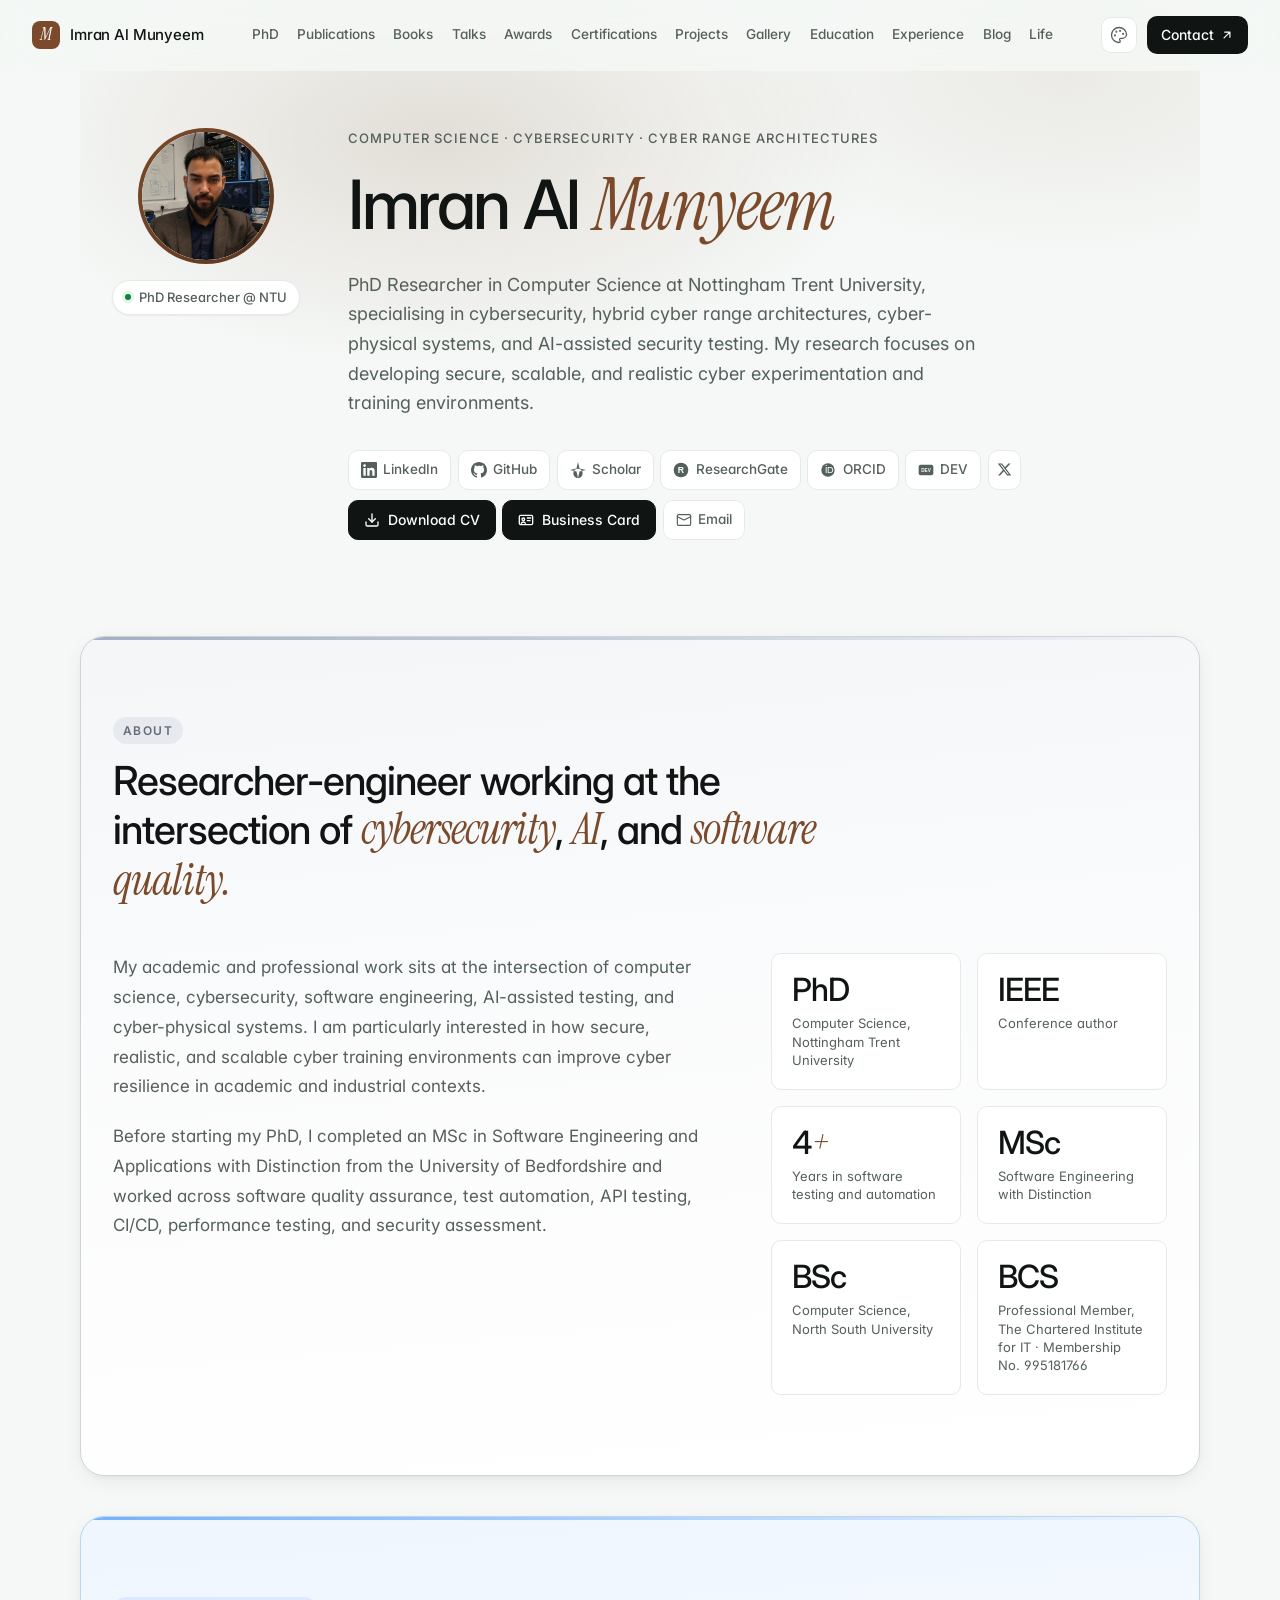
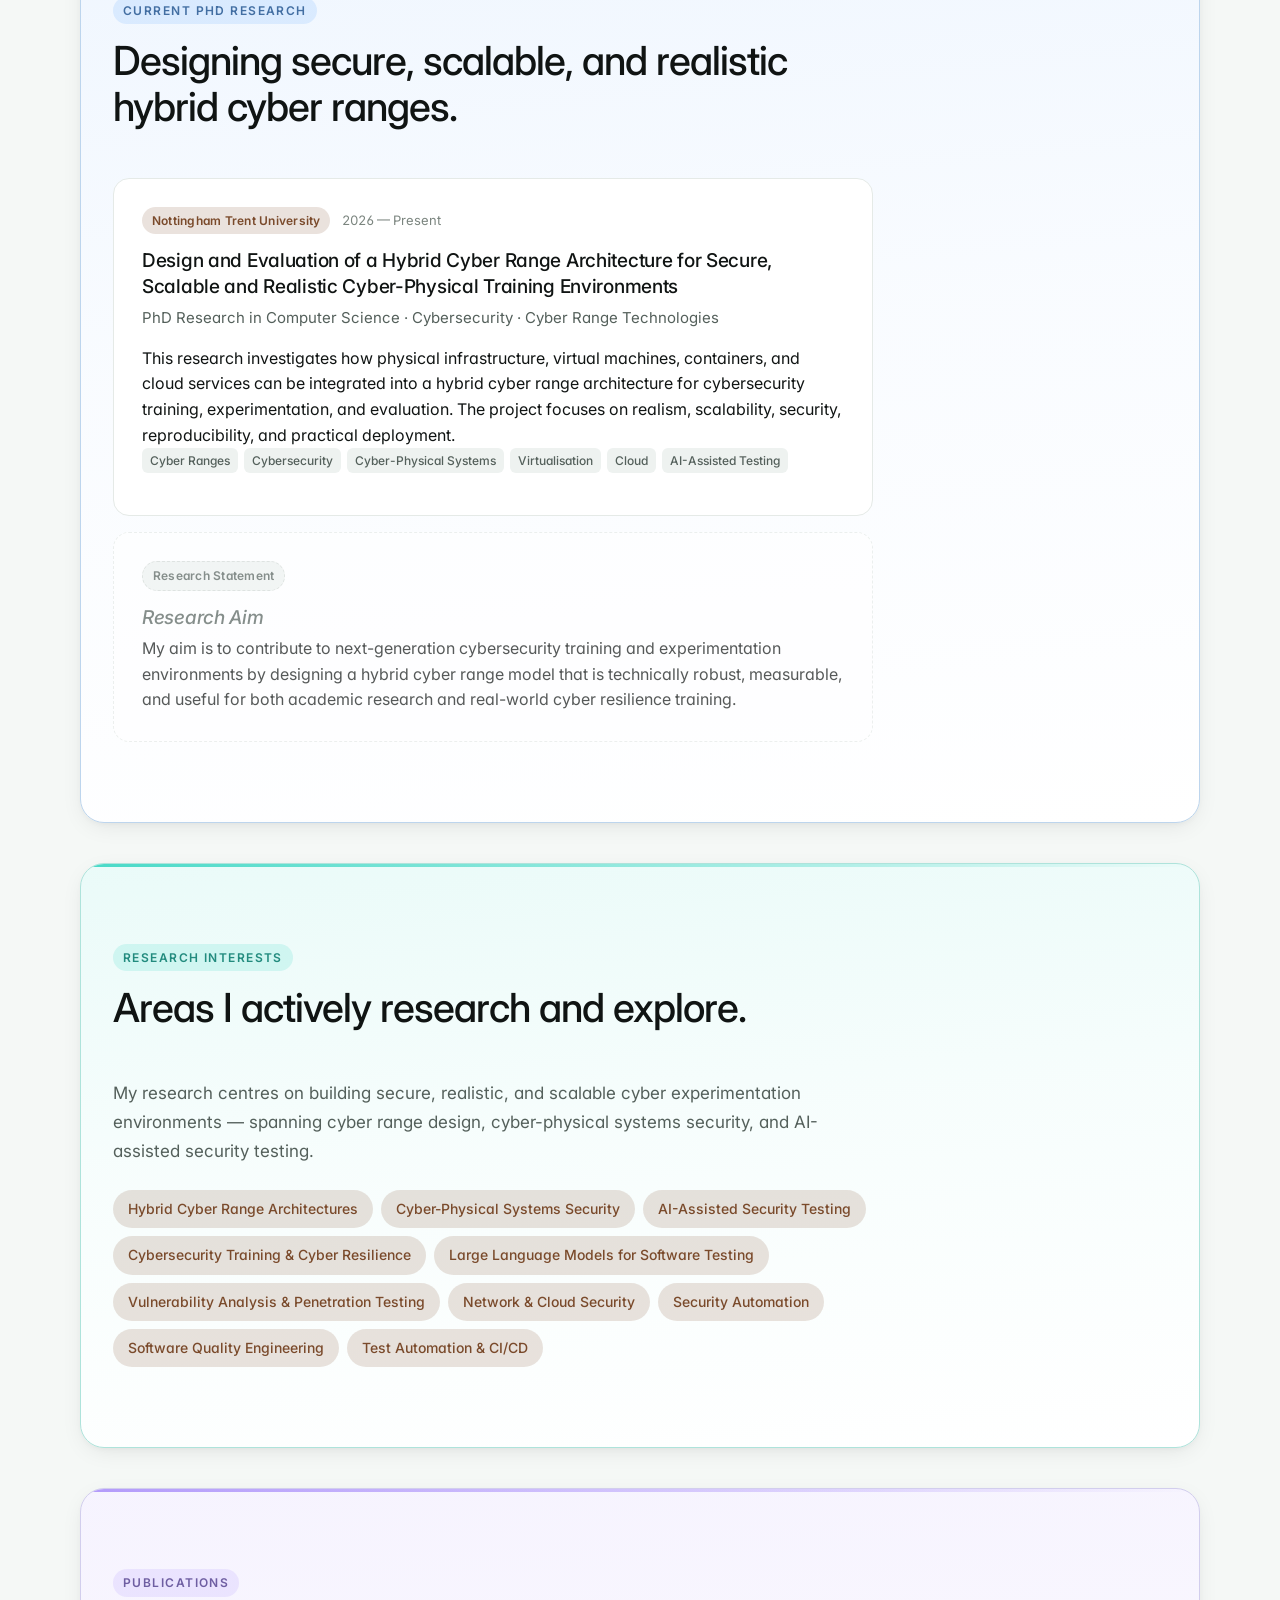
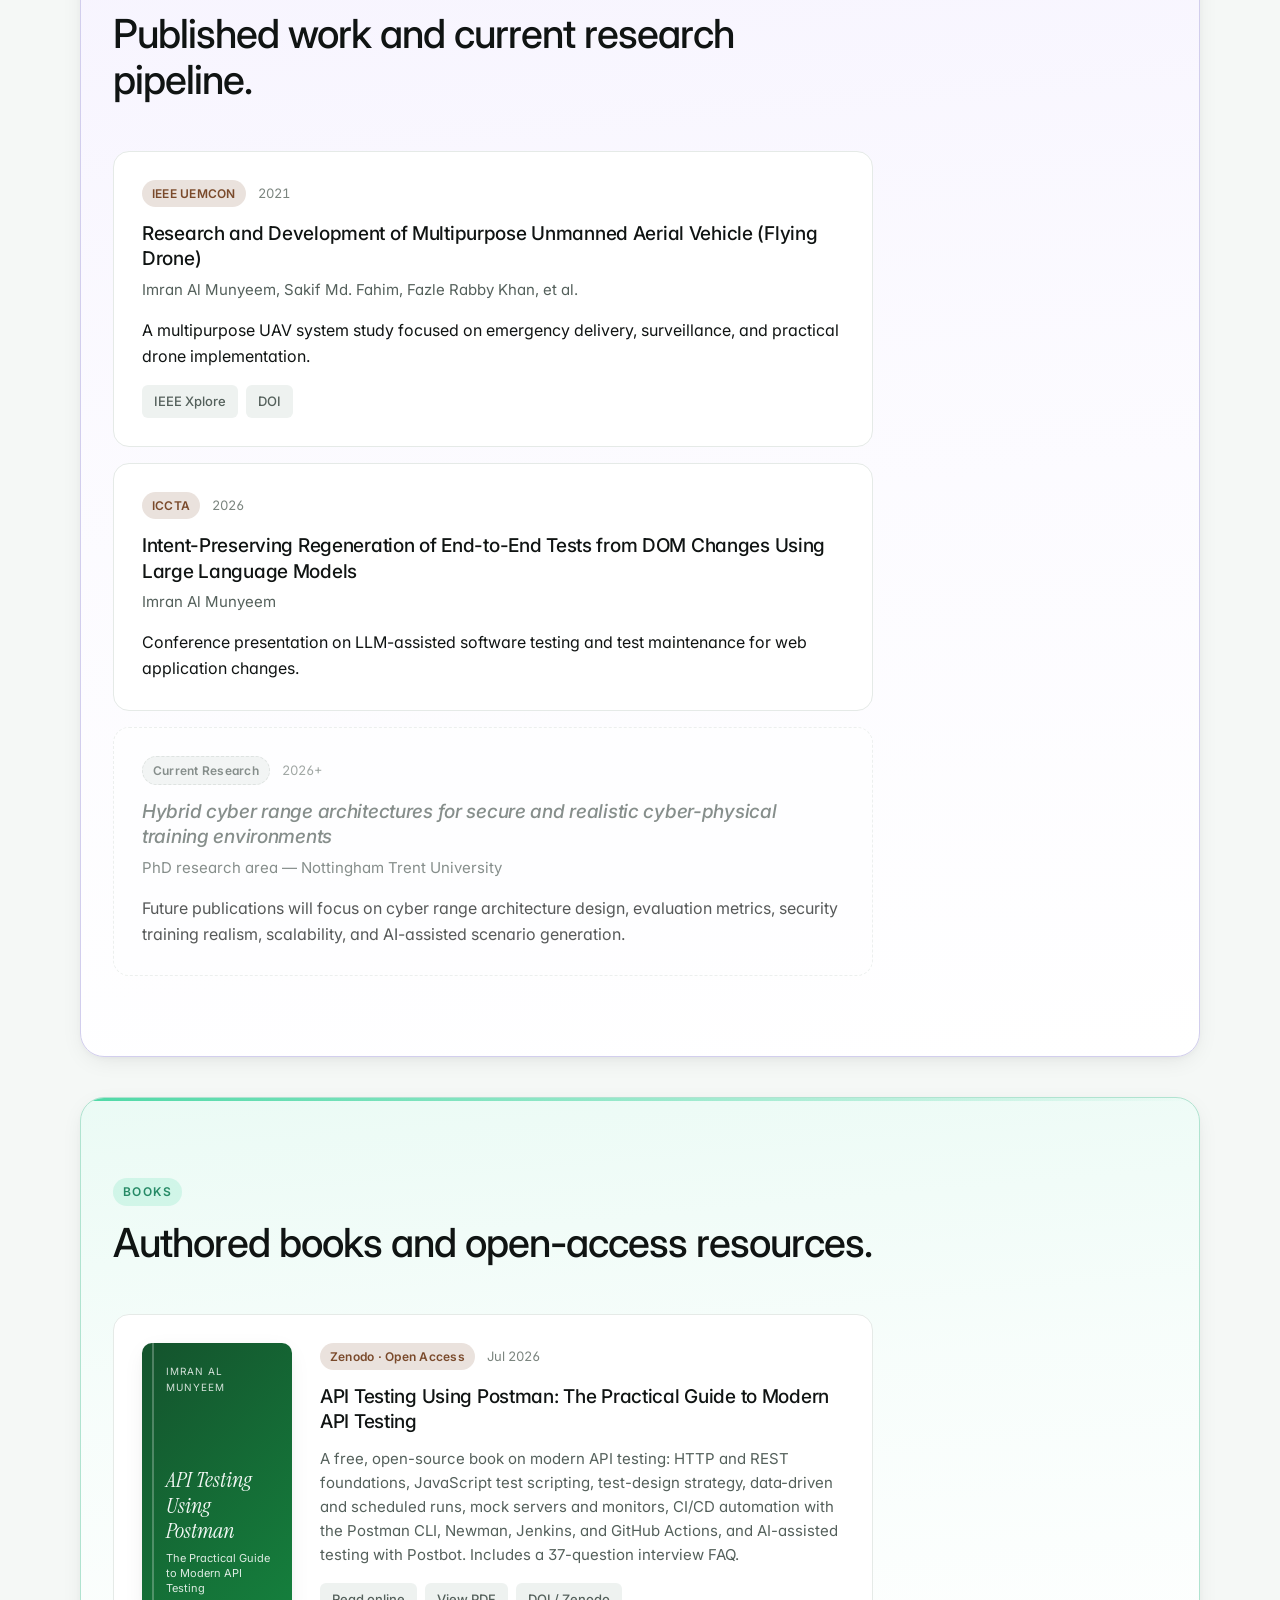
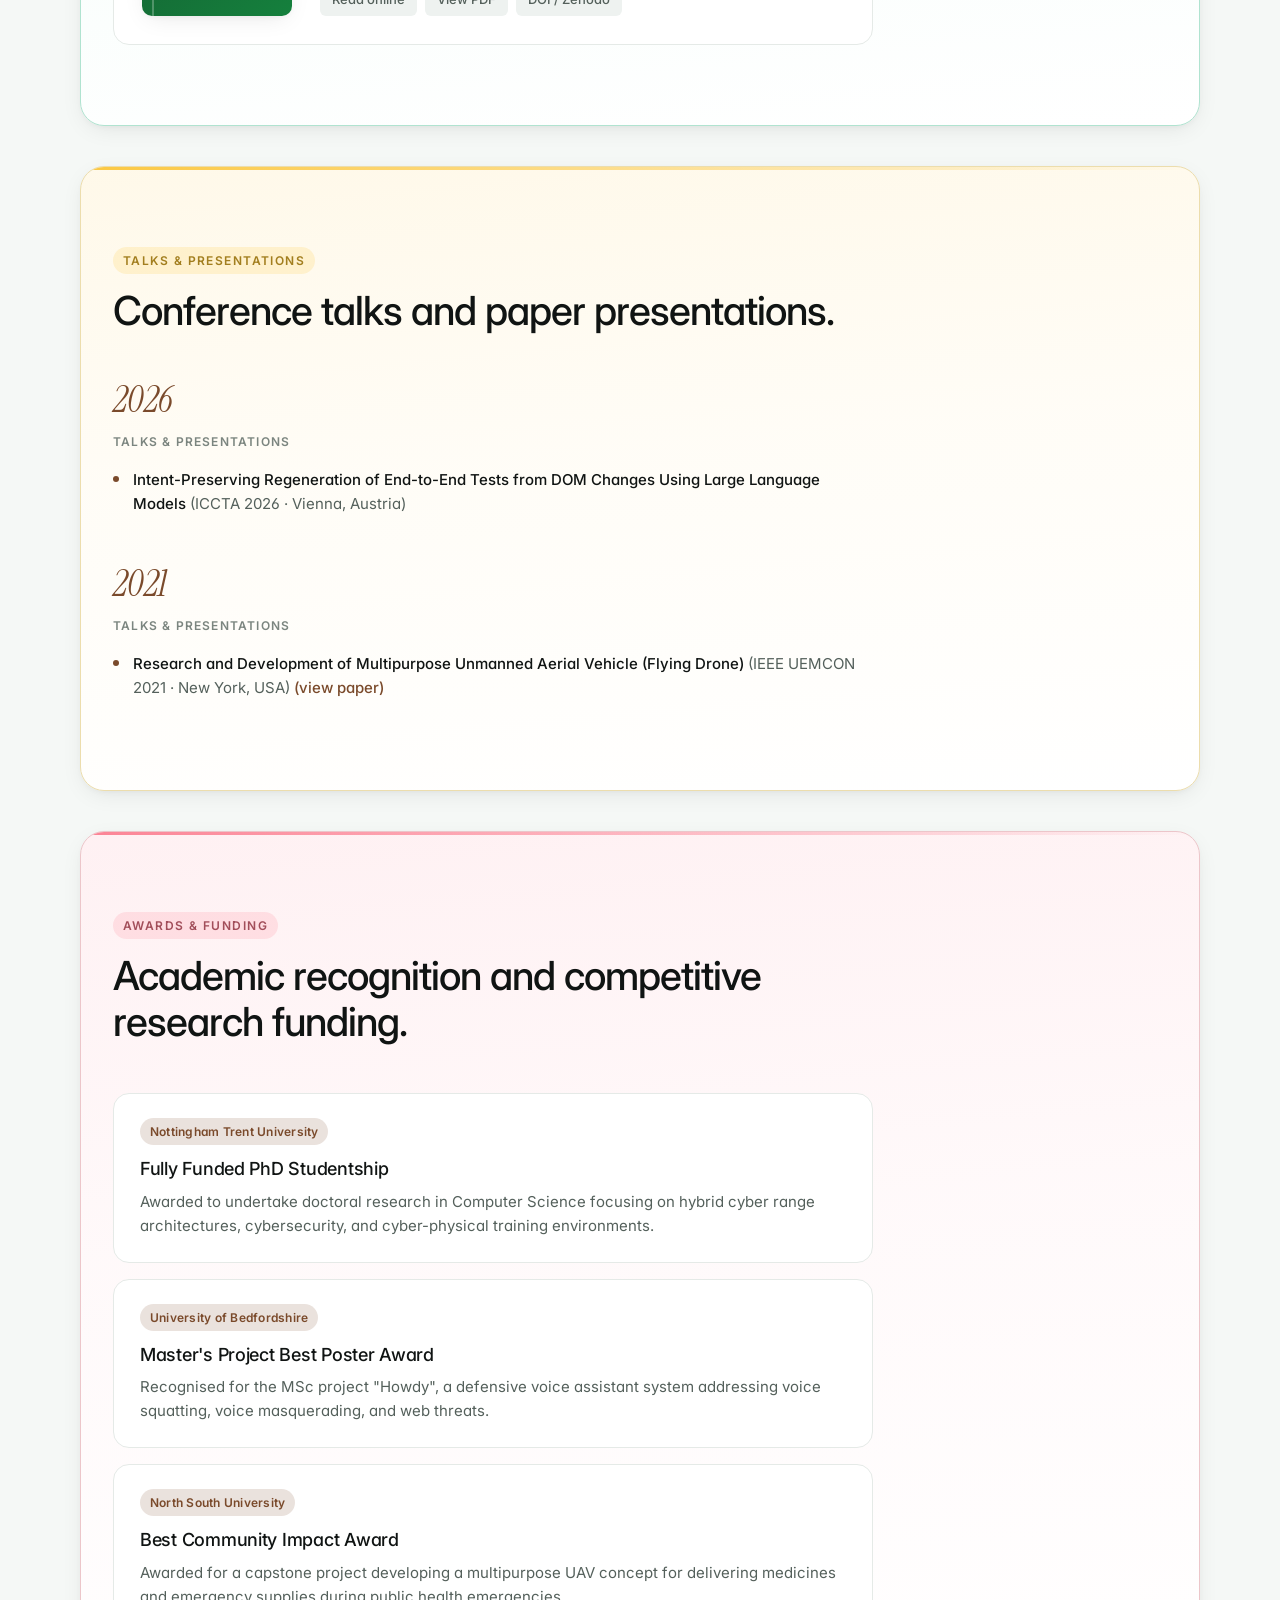
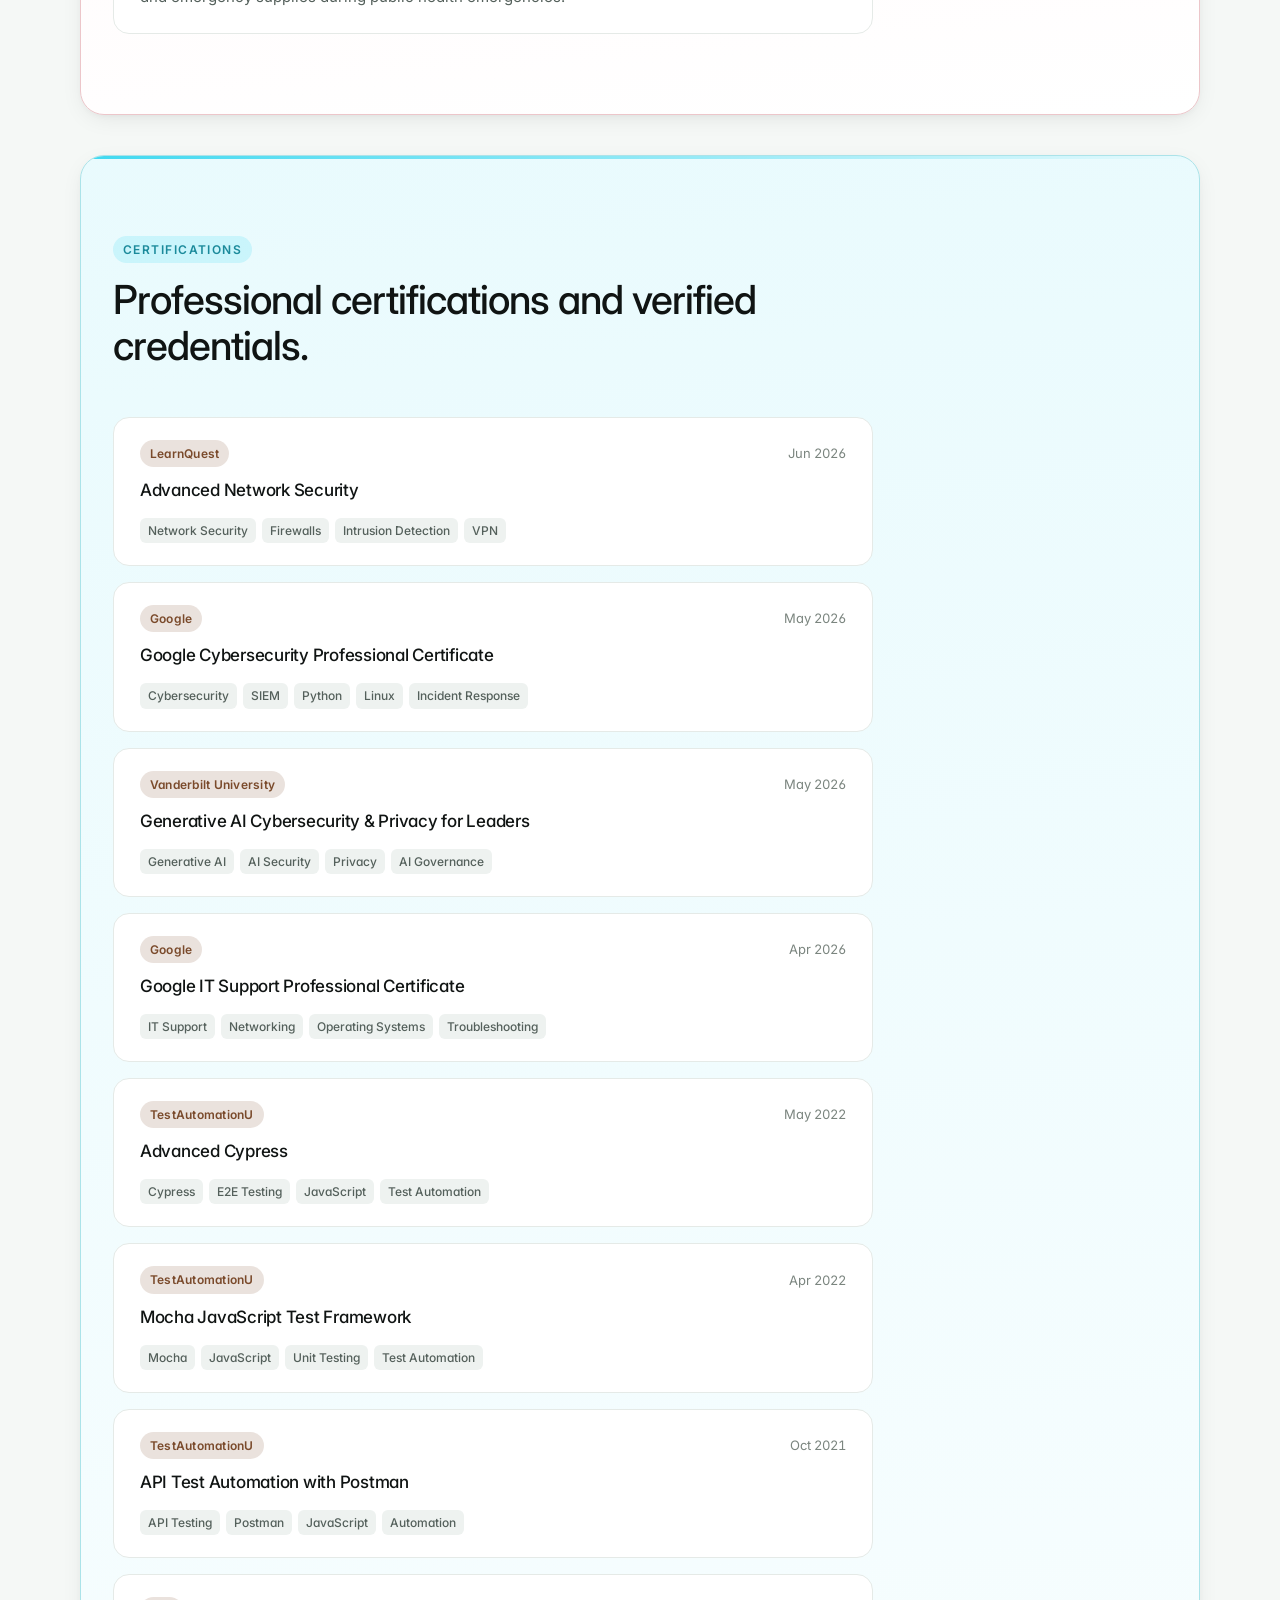
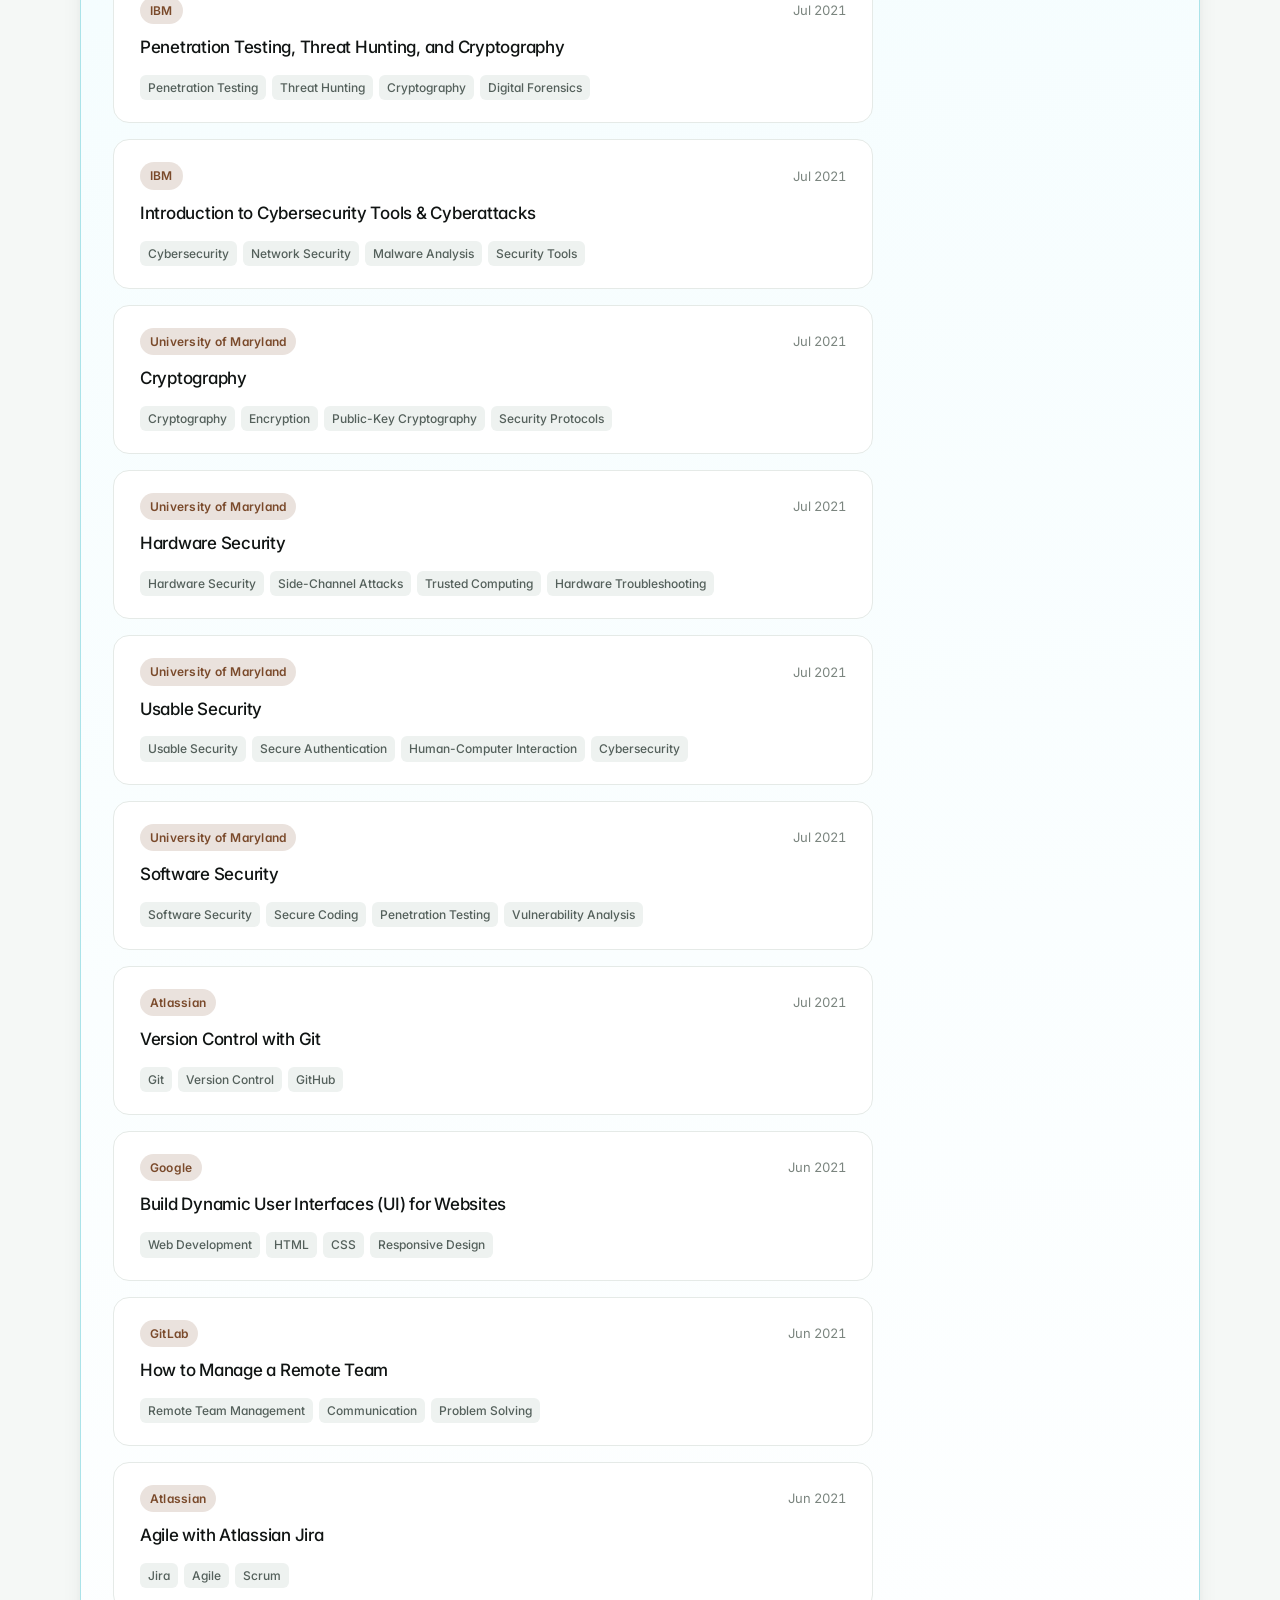
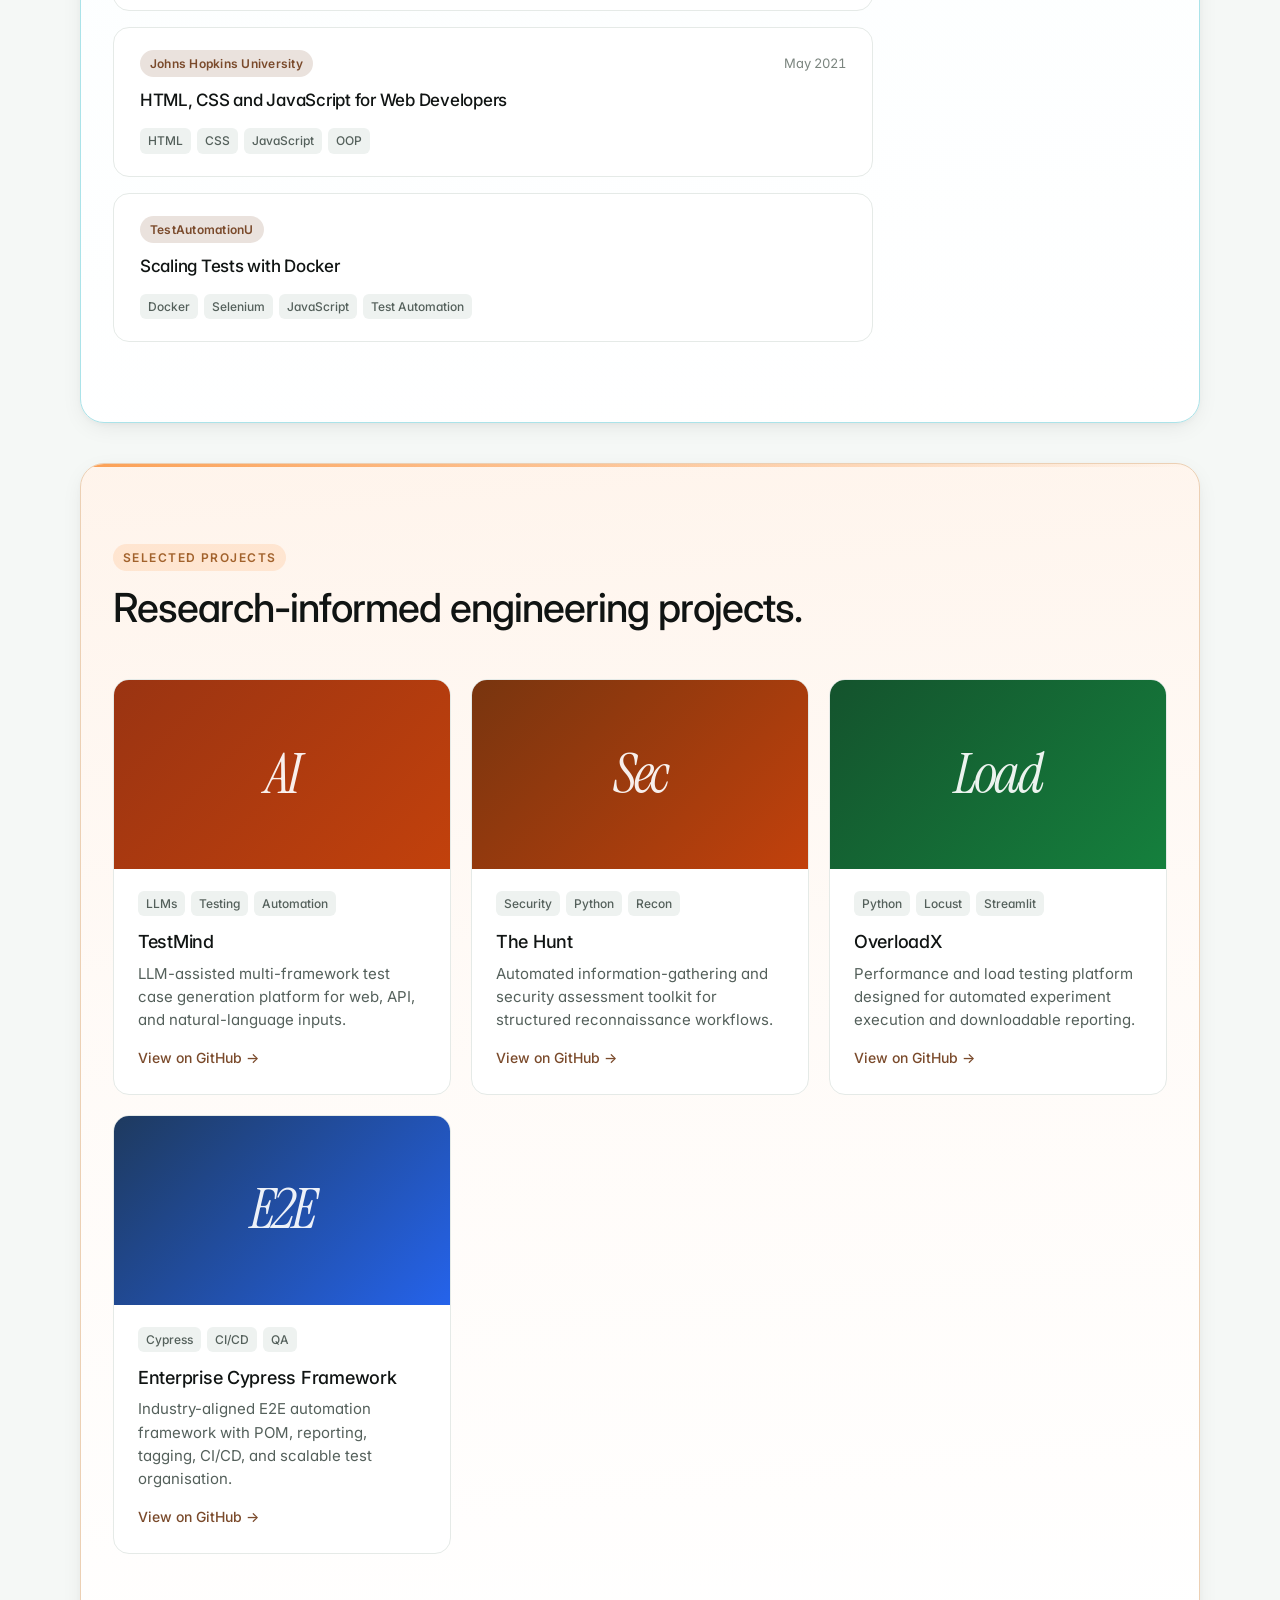
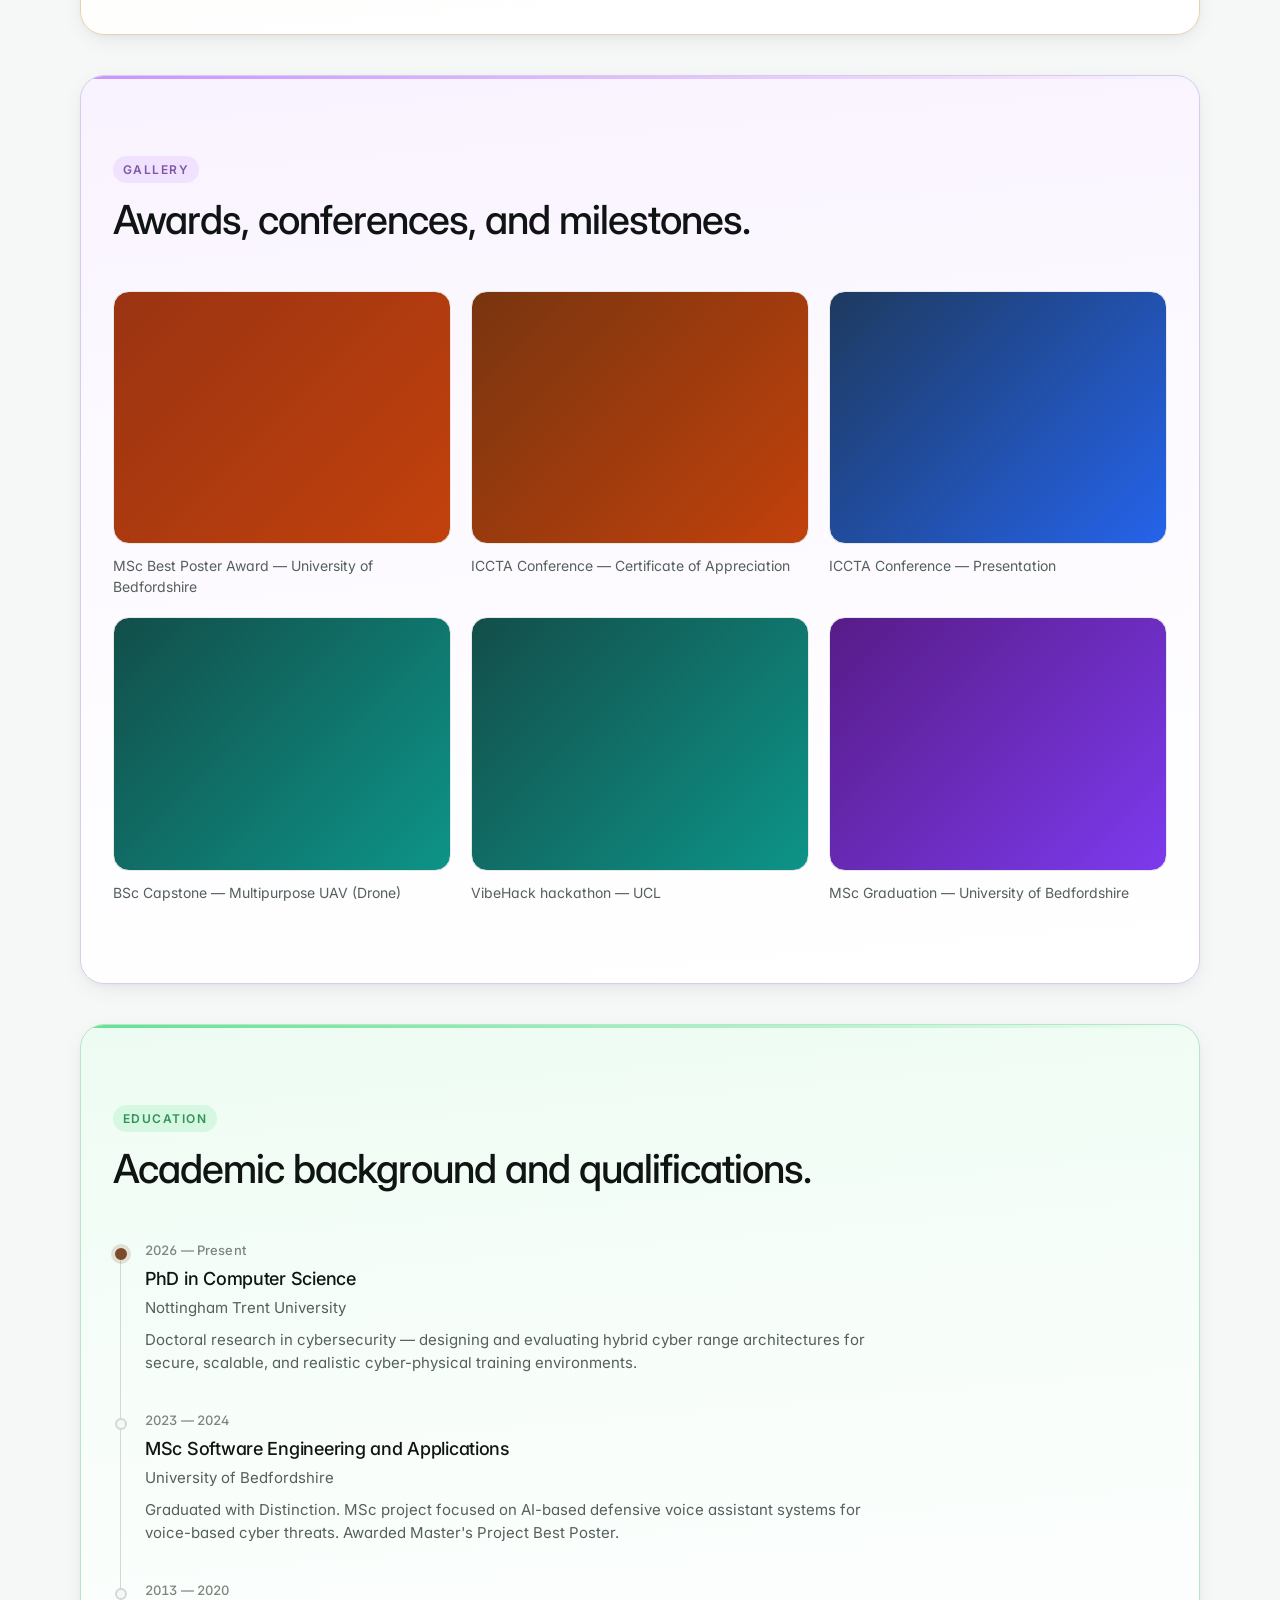
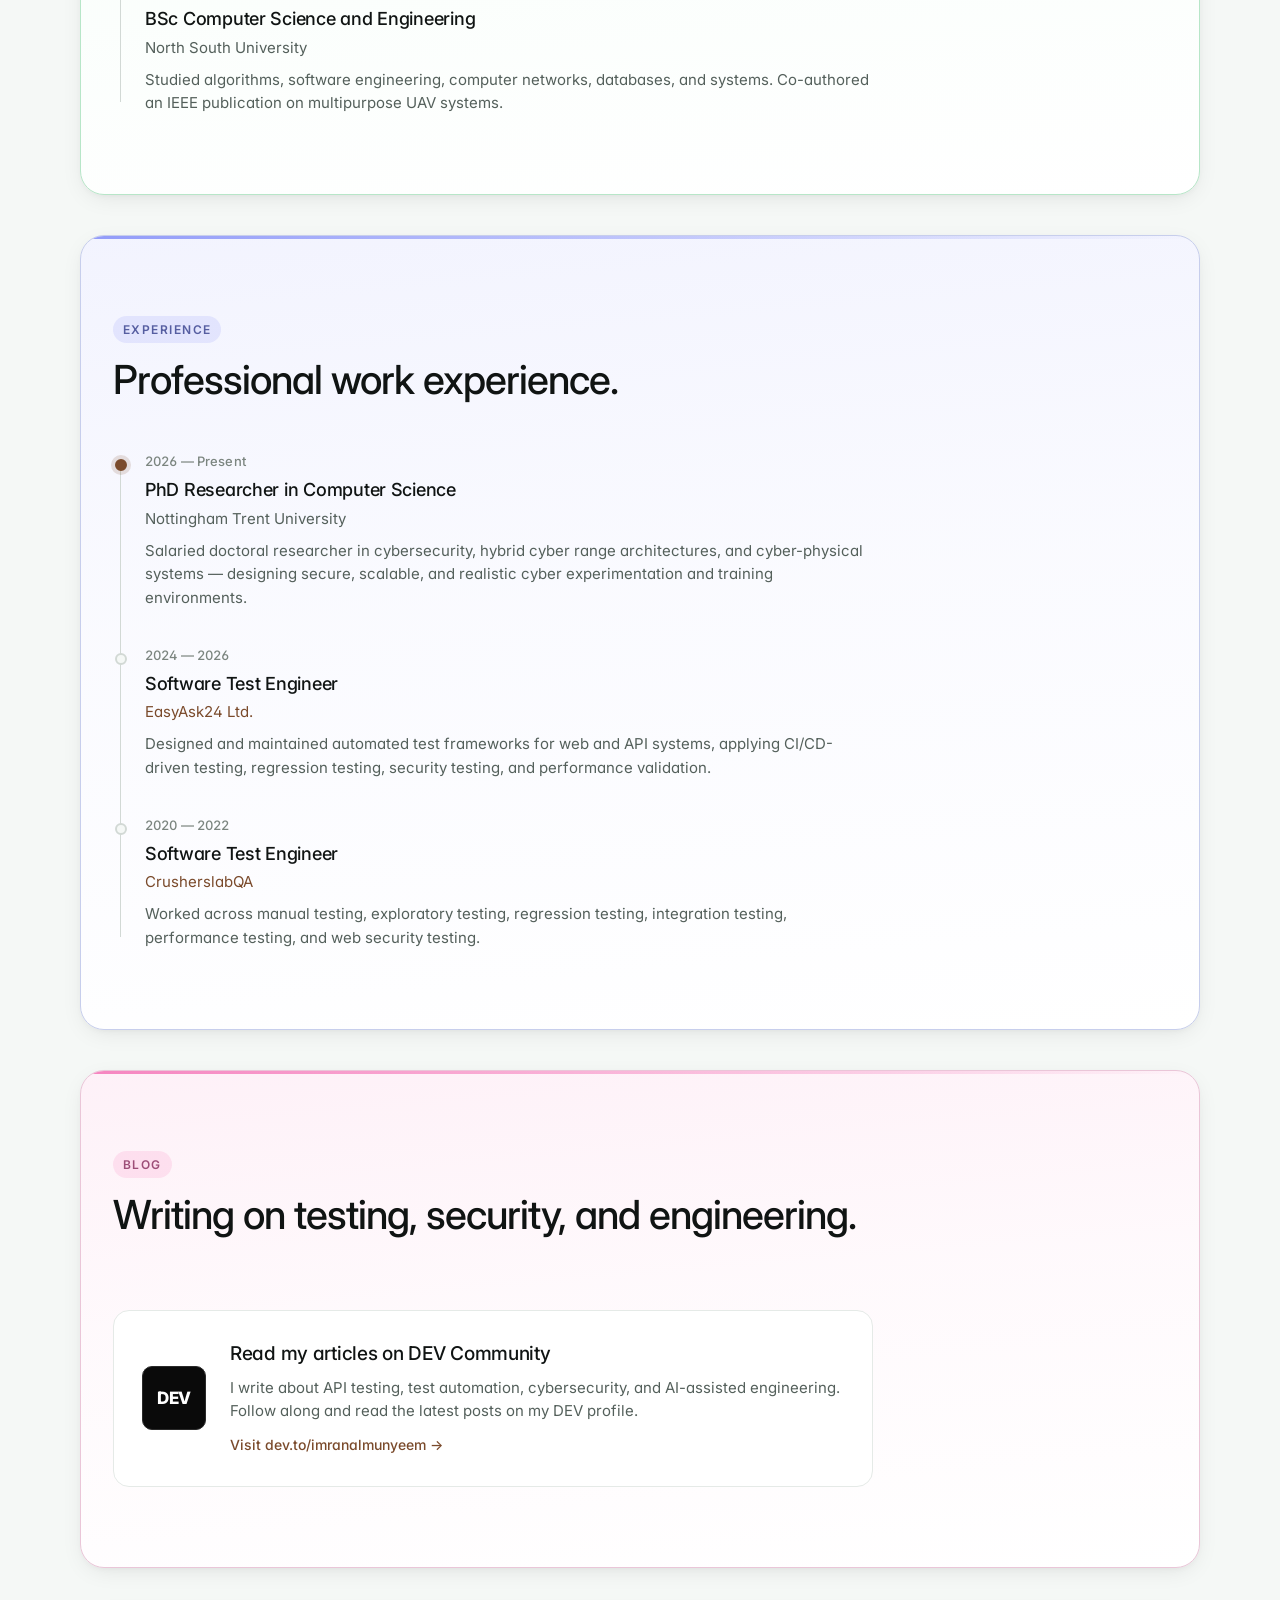
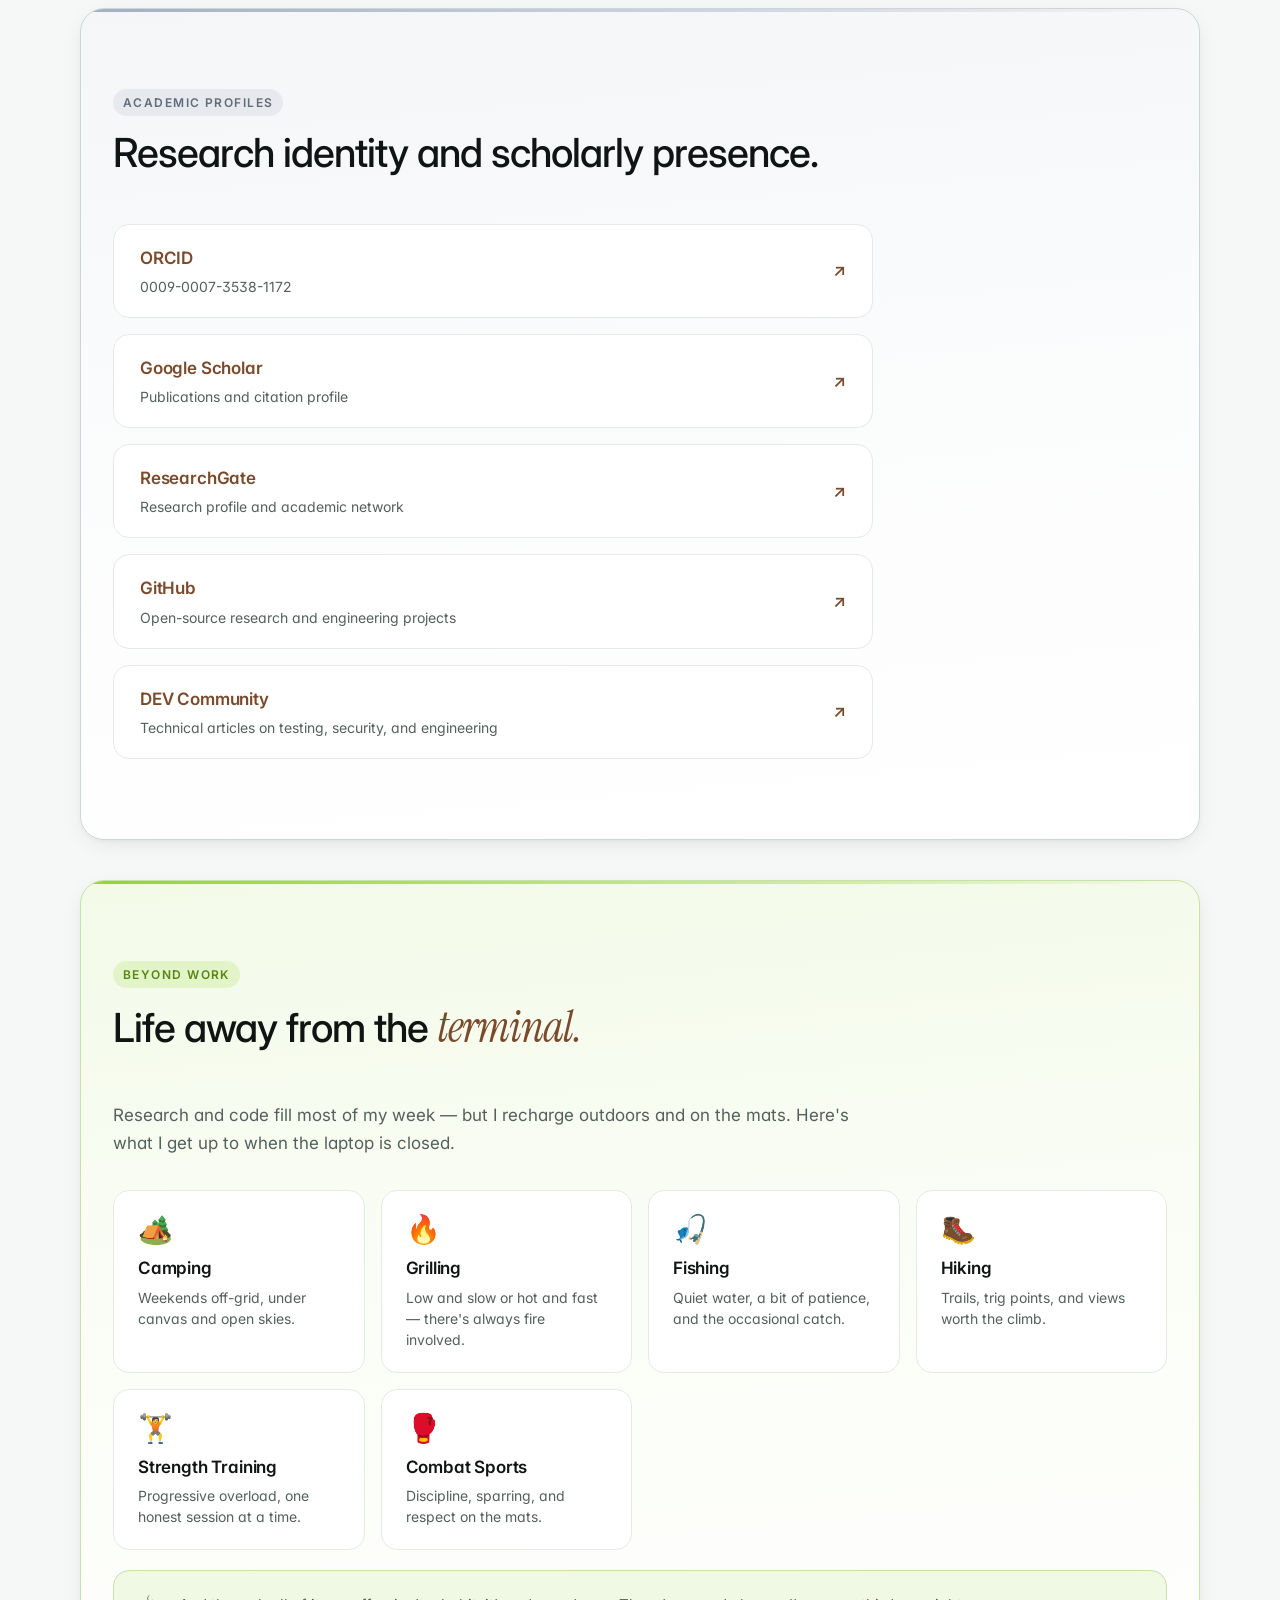
==== index.html @ 337be0a9 "Add files via upload" ====
<!DOCTYPE html>
<html lang="en">
<head>
  <meta charset="UTF-8">
  <meta name="viewport" content="width=device-width, initial-scale=1.0">

  <title>Imran Al Munyeem — PhD Researcher in Computer Science</title>
  <meta name="description" content="Imran Al Munyeem is a PhD Researcher in Computer Science at Nottingham Trent University, researching cybersecurity, hybrid cyber range architectures, cyber-physical systems, AI-assisted security testing, and software quality engineering.">
  <meta name="author" content="Imran Al Munyeem">
  <meta name="keywords" content="Imran Al Munyeem, PhD Researcher, Computer Science, Cybersecurity, Cyber Range, Cyber-Physical Systems, AI Security, Software Testing, Nottingham Trent University">

  <link rel="canonical" href="https://imranalmunyeem.com/">

  <meta property="og:title" content="Imran Al Munyeem — PhD Researcher in Computer Science">
  <meta property="og:description" content="PhD Researcher in Computer Science at Nottingham Trent University focusing on cybersecurity, hybrid cyber range architectures, cyber-physical systems, and AI-assisted security testing.">
  <meta property="og:type" content="website">
  <meta property="og:url" content="https://imranalmunyeem.com/">
  <meta property="og:site_name" content="Imran Al Munyeem">
  <meta property="og:image" content="https://imranalmunyeem.com/ogimage.jpg">
  <meta property="og:image:width" content="1200">
  <meta property="og:image:height" content="630">
  <meta property="og:image:alt" content="Imran Al Munyeem — PhD Researcher in Computer Science">

  <meta name="twitter:card" content="summary_large_image">
  <meta name="twitter:title" content="Imran Al Munyeem — PhD Researcher in Computer Science">
  <meta name="twitter:description" content="PhD Researcher in Computer Science at Nottingham Trent University focusing on cybersecurity, cyber range architectures, cyber-physical systems, and AI-assisted security testing.">
  <meta name="twitter:image" content="https://imranalmunyeem.com/ogimage.jpg">

  <link rel="preconnect" href="https://fonts.googleapis.com">
  <link rel="preconnect" href="https://fonts.gstatic.com" crossorigin>
  <link href="https://fonts.googleapis.com/css2?family=Inter:wght@400;500;600;700&family=Instrument+Serif:ital@0;1&display=swap" rel="stylesheet">

  <link rel="icon" href="data:image/svg+xml,<svg xmlns='http://www.w3.org/2000/svg' viewBox='0 0 100 100'><rect width='100' height='100' rx='22' fill='%239a3412'/><text x='50' y='68' font-size='52' font-family='Georgia,serif' font-style='italic' fill='%23fdfcf8' text-anchor='middle'>M</text></svg>">

  <script>
    // Apply saved theme before paint to avoid flash (default: dark + amber)
    (function () {
      try {
        var r = document.documentElement;
        r.setAttribute('data-theme', localStorage.getItem('theme') || 'light');
        r.setAttribute('data-accent', localStorage.getItem('accent') || 'brown');
      } catch (e) {
        document.documentElement.setAttribute('data-theme', 'light');
        document.documentElement.setAttribute('data-accent', 'brown');
      }
    })();
  </script>

  <link rel="stylesheet" href="styles.css?v=16">

  <script type="application/ld+json">
  {
    "@context": "https://schema.org",
    "@type": "Person",
    "name": "Imran Al Munyeem",
    "url": "https://imranalmunyeem.com/",
    "image": "https://imranalmunyeem.com/ogimage.jpg",
    "jobTitle": "PhD Researcher in Computer Science",
    "description": "PhD Researcher in Computer Science at Nottingham Trent University, specialising in cybersecurity, hybrid cyber range architectures, cyber-physical systems, and AI-assisted security testing.",
    "worksFor": {
      "@type": "Organization",
      "name": "Nottingham Trent University"
    },
    "alumniOf": [
      { "@type": "CollegeOrUniversity", "name": "University of Bedfordshire" },
      { "@type": "CollegeOrUniversity", "name": "North South University" }
    ],
    "memberOf": {
      "@type": "Organization",
      "name": "BCS, The Chartered Institute for IT"
    },
    "knowsAbout": [
      "Cybersecurity",
      "Cyber Range Architectures",
      "Cyber-Physical Systems",
      "AI-Assisted Security Testing",
      "Software Testing",
      "Software Quality Engineering"
    ],
    "sameAs": [
      "https://www.linkedin.com/in/imranalmunyeem/",
      "https://github.com/imranalmunyeem",
      "https://scholar.google.com/citations?user=b2R3NKsAAAAJ",
      "https://orcid.org/0009-0007-3538-1172",
      "https://www.researchgate.net/profile/Imran-Al-Munyeem-2",
      "https://dev.to/imranalmunyeem"
    ]
  }
  </script>
</head>

<body>
  <nav class="nav" id="nav">
    <a href="#top" class="nav-logo" aria-label="Home">
      <span class="logo-mark">M</span>
      <span class="logo-text">Imran Al Munyeem</span>
    </a>

    <div class="nav-links">
      <a href="#phd">PhD</a>
      <a href="#publications">Publications</a>
      <a href="#books">Books</a>
      <a href="#talks">Talks</a>
      <a href="#awards">Awards</a>
      <a href="#certifications">Certifications</a>
      <a href="#projects">Projects</a>
      <a href="#gallery">Gallery</a>
      <a href="#education">Education</a>
      <a href="#experience">Experience</a>
      <a href="#blog">Blog</a>
      <a href="#beyond">Life</a>
    </div>

    <div class="nav-right">
      <div class="theme-switch">
        <button class="theme-toggle" id="themeToggle" type="button" aria-label="Change theme" aria-haspopup="true" aria-expanded="false">
          <svg width="18" height="18" viewBox="0 0 24 24" fill="none" stroke="currentColor" stroke-width="1.75" stroke-linecap="round" stroke-linejoin="round"><circle cx="13.5" cy="6.5" r=".5" fill="currentColor"/><circle cx="17.5" cy="10.5" r=".5" fill="currentColor"/><circle cx="8.5" cy="7.5" r=".5" fill="currentColor"/><circle cx="6.5" cy="12.5" r=".5" fill="currentColor"/><path d="M12 2C6.5 2 2 6.5 2 12s4.5 10 10 10c.926 0 1.648-.746 1.648-1.688 0-.437-.18-.835-.437-1.125-.29-.289-.438-.652-.438-1.125a1.64 1.64 0 0 1 1.668-1.668h1.996c3.051 0 5.555-2.503 5.555-5.554C21.965 6.012 17.461 2 12 2z"/></svg>
        </button>
        <div class="theme-panel" id="themePanel" hidden>
          <p class="theme-panel-label">Appearance</p>
          <div class="theme-modes">
            <button type="button" data-mode="dark">Dark</button>
            <button type="button" data-mode="light">Light</button>
          </div>
          <p class="theme-panel-label">Accent</p>
          <div class="theme-accents">
            <button type="button" class="swatch" data-accent="brown" style="--sw:#8a5a34" aria-label="Brown"></button>
            <button type="button" class="swatch" data-accent="amber" style="--sw:#f59e0b" aria-label="Amber"></button>
            <button type="button" class="swatch" data-accent="emerald" style="--sw:#34d399" aria-label="Emerald"></button>
            <button type="button" class="swatch" data-accent="sky" style="--sw:#60a5fa" aria-label="Sky"></button>
            <button type="button" class="swatch" data-accent="violet" style="--sw:#a78bfa" aria-label="Violet"></button>
            <button type="button" class="swatch" data-accent="rose" style="--sw:#fb7185" aria-label="Rose"></button>
          </div>
        </div>
      </div>

      <a href="#contact" class="nav-cta">
        Contact
        <svg width="14" height="14" viewBox="0 0 24 24" fill="none" stroke="currentColor" stroke-width="2" stroke-linecap="round" stroke-linejoin="round"><path d="M7 17L17 7M17 7H8M17 7v9"/></svg>
      </a>

      <button class="nav-toggle" id="navToggle" type="button" aria-label="Menu" aria-controls="nav" aria-expanded="false">
        <svg class="icon-menu" width="20" height="20" viewBox="0 0 24 24" fill="none" stroke="currentColor" stroke-width="2" stroke-linecap="round" stroke-linejoin="round"><line x1="3" y1="6" x2="21" y2="6"/><line x1="3" y1="12" x2="21" y2="12"/><line x1="3" y1="18" x2="21" y2="18"/></svg>
        <svg class="icon-close" width="20" height="20" viewBox="0 0 24 24" fill="none" stroke="currentColor" stroke-width="2" stroke-linecap="round" stroke-linejoin="round"><line x1="18" y1="6" x2="6" y2="18"/><line x1="6" y1="6" x2="18" y2="18"/></svg>
      </button>
    </div>
  </nav>

  <main id="top">

    <section class="hero">
      <div class="hero-inner">
        <div class="hero-avatar">
          <div class="avatar-ring">
            <div class="avatar-circle" aria-label="Imran Al Munyeem">
              <picture>
                <source srcset="profileavatar.webp" type="image/webp">
                <img src="profileavatar.jpg" alt="Imran Al Munyeem" width="128" height="128" loading="eager">
              </picture>
            </div>
          </div>
          <div class="hero-available">
            <span class="dot"></span>
            PhD Researcher @ NTU
          </div>
        </div>

        <div class="hero-content">
          <p class="eyebrow">Computer Science · Cybersecurity · Cyber Range Architectures</p>

          <h1 class="hero-name">
            Imran Al <em>Munyeem</em>
          </h1>

          <p class="hero-lead">
            PhD Researcher in Computer Science at Nottingham Trent University, specialising in cybersecurity, hybrid cyber range architectures, cyber-physical systems, and AI-assisted security testing. My research focuses on developing secure, scalable, and realistic cyber experimentation and training environments.
          </p>

          <div class="hero-socials">
            <div class="social-row">
              <a href="https://www.linkedin.com/in/imranalmunyeem/" class="social-link" target="_blank" rel="noopener">
                <svg width="16" height="16" viewBox="0 0 24 24" fill="currentColor"><path d="M20.447 20.452h-3.554v-5.569c0-1.328-.027-3.037-1.852-3.037-1.853 0-2.136 1.445-2.136 2.939v5.667H9.351V9h3.414v1.561h.046c.477-.9 1.637-1.85 3.37-1.85 3.601 0 4.267 2.37 4.267 5.455v6.286zM5.337 7.433a2.062 2.062 0 0 1-2.063-2.065 2.063 2.063 0 1 1 2.063 2.065zm1.782 13.019H3.555V9h3.564v11.452zM22.225 0H1.771C.792 0 0 .774 0 1.729v20.542C0 23.227.792 24 1.771 24h20.451C23.2 24 24 23.227 24 22.271V1.729C24 .774 23.2 0 22.222 0h.003z"/></svg>
                LinkedIn
              </a>

              <a href="https://github.com/imranalmunyeem" class="social-link" target="_blank" rel="noopener">
                <svg width="16" height="16" viewBox="0 0 24 24" fill="currentColor"><path d="M12 0C5.374 0 0 5.373 0 12c0 5.302 3.438 9.8 8.207 11.387.6.111.793-.261.793-.577v-2.234c-3.338.726-4.033-1.416-4.033-1.416-.546-1.387-1.333-1.756-1.333-1.756-1.089-.745.083-.729.083-.729 1.205.084 1.839 1.237 1.839 1.237 1.07 1.834 2.807 1.304 3.492.997.107-.775.418-1.305.762-1.604-2.665-.305-5.467-1.334-5.467-5.931 0-1.311.469-2.381 1.236-3.221-.124-.303-.535-1.524.117-3.176 0 0 1.008-.322 3.301 1.23A11.509 11.509 0 0 1 12 5.803c1.02.005 2.047.138 3.006.404 2.291-1.552 3.297-1.23 3.297-1.23.653 1.653.242 2.874.118 3.176.77.84 1.235 1.911 1.235 3.221 0 4.609-2.807 5.624-5.479 5.921.43.372.823 1.102.823 2.222v3.293c0 .319.192.694.801.576C20.566 21.797 24 17.3 24 12c0-6.627-5.373-12-12-12z"/></svg>
                GitHub
              </a>

              <a href="https://scholar.google.com/citations?user=b2R3NKsAAAAJ" class="social-link" target="_blank" rel="noopener">
                <svg width="16" height="16" viewBox="0 0 24 24" fill="currentColor"><path d="M12 24a7 7 0 1 1 0-14 7 7 0 0 1 0 14zm0-24L9.75 9.75 0 12l9.75 2.25L12 24l2.25-9.75L24 12l-9.75-2.25L12 0z"/></svg>
                Scholar
              </a>

              <a href="https://www.researchgate.net/profile/Imran-Al-Munyeem-2?ev=hdr_xprf" class="social-link" target="_blank" rel="noopener">
                <svg width="16" height="16" viewBox="0 0 24 24" fill="currentColor"><circle cx="12" cy="12" r="11"/><text x="12" y="16.5" font-size="13" font-family="Arial, sans-serif" font-weight="700" fill="var(--bg-raised)" text-anchor="middle">R</text></svg>
                ResearchGate
              </a>

              <a href="https://orcid.org/0009-0007-3538-1172" class="social-link" target="_blank" rel="noopener">
                <svg width="16" height="16" viewBox="0 0 24 24" fill="currentColor"><circle cx="12" cy="12" r="10"/><path fill="var(--bg-raised)" d="M8.6 7.4h1.3v9.2H8.6zm-.2-2.2c0-.5.4-.9.9-.9s.9.4.9.9-.4.9-.9.9-.9-.4-.9-.9zm3.2 2.2h3.5c2.8 0 4.8 1.8 4.8 4.6s-2 4.6-4.8 4.6h-3.5zm1.3 8h2.1c2.2 0 3.5-1.4 3.5-3.4s-1.3-3.4-3.5-3.4h-2.1z"/></svg>
                ORCID
              </a>

              <a href="https://dev.to/imranalmunyeem" class="social-link" target="_blank" rel="noopener">
                <svg width="16" height="16" viewBox="0 0 24 24" fill="currentColor"><rect x="1" y="4" width="22" height="16" rx="3"/><text x="12" y="15.5" font-size="7" font-family="Arial, sans-serif" font-weight="700" fill="var(--bg-raised)" text-anchor="middle">DEV</text></svg>
                DEV
              </a>

              <a href="https://x.com/imranal_munyeem" class="social-link social-icon-only" target="_blank" rel="noopener" aria-label="X (Twitter)">
                <svg width="15" height="15" viewBox="0 0 24 24" fill="currentColor"><path d="M18.244 2.25h3.308l-7.227 8.26 8.502 11.24H16.17l-5.214-6.817L4.99 21.75H1.68l7.73-8.835L1.254 2.25H8.08l4.713 6.231zm-1.161 17.52h1.833L7.084 4.126H5.117z"/></svg>
              </a>
            </div>

            <div class="social-row">
              <a href="https://drive.google.com/file/d/1HPV53WMpcphYSXeUqaOmOcscOz2iS2CY/view?usp=sharing" class="hero-cv" target="_blank" rel="noopener">
                <svg width="16" height="16" viewBox="0 0 24 24" fill="none" stroke="currentColor" stroke-width="2" stroke-linecap="round" stroke-linejoin="round"><path d="M21 15v4a2 2 0 0 1-2 2H5a2 2 0 0 1-2-2v-4"/><polyline points="7 10 12 15 17 10"/><line x1="12" y1="15" x2="12" y2="3"/></svg>
                Download CV
              </a>
              <a href="card.html" class="hero-cv">
                <svg width="16" height="16" viewBox="0 0 24 24" fill="none" stroke="currentColor" stroke-width="2" stroke-linecap="round" stroke-linejoin="round"><rect x="2" y="5" width="20" height="14" rx="2"/><circle cx="8" cy="11" r="2"/><path d="M5 17c.6-1.5 1.8-2 3-2s2.4.5 3 2"/><line x1="14" y1="9" x2="19" y2="9"/><line x1="14" y1="13" x2="18" y2="13"/></svg>
                Business Card
              </a>
              <a href="#contact" class="social-link">
                <svg width="16" height="16" viewBox="0 0 24 24" fill="none" stroke="currentColor" stroke-width="1.75" stroke-linecap="round" stroke-linejoin="round"><rect x="2" y="4" width="20" height="16" rx="2"/><path d="m22 7-10 5L2 7"/></svg>
                Email
              </a>
            </div>
          </div>
        </div>
      </div>
    </section>

    <section class="section" id="about">
      <div class="section-head">
        <p class="section-label">About</p>
        <h2 class="section-title">Researcher-engineer working at the intersection of <em>cybersecurity</em>, <em>AI</em>, and <em>software quality.</em></h2>
      </div>

      <div class="about-grid">
        <div class="about-prose">
          <p>
            My academic and professional work sits at the intersection of computer science, cybersecurity, software engineering, AI-assisted testing, and cyber-physical systems. I am particularly interested in how secure, realistic, and scalable cyber training environments can improve cyber resilience in academic and industrial contexts.
          </p>
          <p>
            Before starting my PhD, I completed an MSc in Software Engineering and Applications with Distinction from the University of Bedfordshire and worked across software quality assurance, test automation, API testing, CI/CD, performance testing, and security assessment.
          </p>
        </div>

        <div class="about-stats">
          <div class="stat">
            <p class="stat-num">PhD</p>
            <p class="stat-label">Computer Science, Nottingham Trent University</p>
          </div>
          <div class="stat">
            <p class="stat-num">IEEE</p>
            <p class="stat-label">Conference author</p>
          </div>
          <div class="stat">
            <p class="stat-num">4<span>+</span></p>
            <p class="stat-label">Years in software testing and automation</p>
          </div>
          <div class="stat">
            <p class="stat-num">MSc</p>
            <p class="stat-label">Software Engineering with Distinction</p>
          </div>
          <div class="stat">
            <p class="stat-num">BSc</p>
            <p class="stat-label">Computer Science, North South University</p>
          </div>
          <div class="stat">
            <p class="stat-num">BCS</p>
            <p class="stat-label">Professional Member, The Chartered Institute for IT · Membership No. 995181766</p>
          </div>
        </div>
      </div>
    </section>

    <section class="section" id="phd">
      <div class="section-head">
        <p class="section-label">Current PhD Research</p>
        <h2 class="section-title">Designing secure, scalable, and realistic hybrid cyber ranges.</h2>
      </div>

      <div class="pubs">
        <article class="pub-card">
          <div class="pub-meta">
            <span class="badge badge-venue">Nottingham Trent University</span>
            <span class="pub-year">2026 — Present</span>
          </div>
          <h3 class="pub-title">Design and Evaluation of a Hybrid Cyber Range Architecture for Secure, Scalable and Realistic Cyber-Physical Training Environments</h3>
          <p class="pub-authors">PhD Research in Computer Science · Cybersecurity · Cyber Range Technologies</p>
          <p class="pub-desc">
            This research investigates how physical infrastructure, virtual machines, containers, and cloud services can be integrated into a hybrid cyber range architecture for cybersecurity training, experimentation, and evaluation. The project focuses on realism, scalability, security, reproducibility, and practical deployment.
          </p>
          <div class="project-tags">
            <span class="tag">Cyber Ranges</span>
            <span class="tag">Cybersecurity</span>
            <span class="tag">Cyber-Physical Systems</span>
            <span class="tag">Virtualisation</span>
            <span class="tag">Cloud</span>
            <span class="tag">AI-Assisted Testing</span>
          </div>
        </article>

        <article class="pub-card pub-pending">
          <div class="pub-meta">
            <span class="badge badge-draft">Research Statement</span>
          </div>
          <h3 class="pub-title">Research Aim</h3>
          <p class="pub-desc">
            My aim is to contribute to next-generation cybersecurity training and experimentation environments by designing a hybrid cyber range model that is technically robust, measurable, and useful for both academic research and real-world cyber resilience training.
          </p>
        </article>
      </div>
    </section>

    <section class="section" id="research">
      <div class="section-head">
        <p class="section-label">Research Interests</p>
        <h2 class="section-title">Areas I actively research and explore.</h2>
      </div>

      <div class="interests">
        <p class="interests-lead">
          My research centres on building secure, realistic, and scalable cyber experimentation environments — spanning cyber range design, cyber-physical systems security, and AI-assisted security testing.
        </p>
        <div class="interest-tags">
          <span class="interest-tag">Hybrid Cyber Range Architectures</span>
          <span class="interest-tag">Cyber-Physical Systems Security</span>
          <span class="interest-tag">AI-Assisted Security Testing</span>
          <span class="interest-tag">Cybersecurity Training &amp; Cyber Resilience</span>
          <span class="interest-tag">Large Language Models for Software Testing</span>
          <span class="interest-tag">Vulnerability Analysis &amp; Penetration Testing</span>
          <span class="interest-tag">Network &amp; Cloud Security</span>
          <span class="interest-tag">Security Automation</span>
          <span class="interest-tag">Software Quality Engineering</span>
          <span class="interest-tag">Test Automation &amp; CI/CD</span>
        </div>
      </div>
    </section>

    <section class="section" id="publications">
      <div class="section-head">
        <p class="section-label">Publications</p>
        <h2 class="section-title">Published work and current research pipeline.</h2>
      </div>

      <div class="pubs">
        <article class="pub-card">
          <div class="pub-meta">
            <span class="badge badge-venue">IEEE UEMCON</span>
            <span class="pub-year">2021</span>
          </div>
          <h3 class="pub-title">Research and Development of Multipurpose Unmanned Aerial Vehicle (Flying Drone)</h3>
          <p class="pub-authors">Imran Al Munyeem, Sakif Md. Fahim, Fazle Rabby Khan, et al.</p>
          <p class="pub-desc">A multipurpose UAV system study focused on emergency delivery, surveillance, and practical drone implementation.</p>
          <div class="pub-actions">
            <a href="https://ieeexplore.ieee.org/document/9666736" class="pub-link" target="_blank" rel="noopener">IEEE Xplore</a>
            <a href="https://doi.org/10.1109/UEMCON53757.2021.9666736" class="pub-link" target="_blank" rel="noopener">DOI</a>
          </div>
        </article>

        <article class="pub-card">
          <div class="pub-meta">
            <span class="badge badge-venue">ICCTA</span>
            <span class="pub-year">2026</span>
          </div>
          <h3 class="pub-title">Intent-Preserving Regeneration of End-to-End Tests from DOM Changes Using Large Language Models</h3>
          <p class="pub-authors">Imran Al Munyeem</p>
          <p class="pub-desc">Conference presentation on LLM-assisted software testing and test maintenance for web application changes.</p>
        </article>

        <article class="pub-card pub-pending">
          <div class="pub-meta">
            <span class="badge badge-draft">Current Research</span>
            <span class="pub-year">2026+</span>
          </div>
          <h3 class="pub-title">Hybrid cyber range architectures for secure and realistic cyber-physical training environments</h3>
          <p class="pub-authors">PhD research area — Nottingham Trent University</p>
          <p class="pub-desc">Future publications will focus on cyber range architecture design, evaluation metrics, security training realism, scalability, and AI-assisted scenario generation.</p>
        </article>
      </div>
    </section>

    <section class="section" id="books">
      <div class="section-head">
        <p class="section-label">Books</p>
        <h2 class="section-title">Authored books and open-access resources.</h2>
      </div>

      <div class="book-list">
        <article class="book-card">
          <div class="book-cover gradient-3">
            <span class="book-cover-kicker">Imran Al Munyeem</span>
            <span class="book-cover-title">API Testing Using Postman</span>
            <span class="book-cover-sub">The Practical Guide to Modern API Testing</span>
          </div>
          <div class="book-body">
            <div class="pub-meta">
              <span class="badge badge-venue">Zenodo · Open Access</span>
              <span class="pub-year">Jul 2026</span>
            </div>
            <h3 class="book-title">API Testing Using Postman: The Practical Guide to Modern API Testing</h3>
            <p class="book-desc">A free, open-source book on modern API testing: HTTP and REST foundations, JavaScript test scripting, test-design strategy, data-driven and scheduled runs, mock servers and monitors, CI/CD automation with the Postman CLI, Newman, Jenkins, and GitHub Actions, and AI-assisted testing with Postbot. Includes a 37-question interview FAQ.</p>
            <div class="pub-actions">
              <a href="https://imranalmunyeem.github.io/api-testing-using-postman" class="pub-link" target="_blank" rel="noopener">Read online</a>
              <a href="https://drive.google.com/file/d/1GlY501plt53rziZ2o5f7OoNz_kjakPqd/view?usp=sharing" class="pub-link" target="_blank" rel="noopener">View PDF</a>
              <a href="https://doi.org/10.5281/zenodo.21347134" class="pub-link" target="_blank" rel="noopener">DOI / Zenodo</a>
            </div>
          </div>
        </article>
      </div>
    </section>

    <section class="section" id="talks">
      <div class="section-head">
        <p class="section-label">Talks &amp; Presentations</p>
        <h2 class="section-title">Conference talks and paper presentations.</h2>
      </div>

      <div class="talk-groups">
        <div class="talk-group">
          <p class="talk-year">2026</p>
          <p class="talk-cat">Talks &amp; Presentations</p>
          <ul class="talk-list">
            <li>Intent-Preserving Regeneration of End-to-End Tests from DOM Changes Using Large Language Models <span class="talk-venue">(ICCTA 2026 · Vienna, Austria)</span></li>
          </ul>
        </div>

        <div class="talk-group">
          <p class="talk-year">2021</p>
          <p class="talk-cat">Talks &amp; Presentations</p>
          <ul class="talk-list">
            <li>Research and Development of Multipurpose Unmanned Aerial Vehicle (Flying Drone) <span class="talk-venue">(IEEE UEMCON 2021 · New York, USA)</span> <a href="https://ieeexplore.ieee.org/document/9666736" target="_blank" rel="noopener">(view paper)</a></li>
          </ul>
        </div>
      </div>
    </section>

    <section class="section" id="awards">
      <div class="section-head">
        <p class="section-label">Awards &amp; Funding</p>
        <h2 class="section-title">Academic recognition and competitive research funding.</h2>
      </div>

      <div class="award-list">
        <article class="award-card">
          <span class="award-org">Nottingham Trent University</span>
          <h3 class="award-title">Fully Funded PhD Studentship</h3>
          <p class="award-desc">Awarded to undertake doctoral research in Computer Science focusing on hybrid cyber range architectures, cybersecurity, and cyber-physical training environments.</p>
        </article>

        <article class="award-card">
          <span class="award-org">University of Bedfordshire</span>
          <h3 class="award-title">Master's Project Best Poster Award</h3>
          <p class="award-desc">Recognised for the MSc project "Howdy", a defensive voice assistant system addressing voice squatting, voice masquerading, and web threats.</p>
        </article>

        <article class="award-card">
          <span class="award-org">North South University</span>
          <h3 class="award-title">Best Community Impact Award</h3>
          <p class="award-desc">Awarded for a capstone project developing a multipurpose UAV concept for delivering medicines and emergency supplies during public health emergencies.</p>
        </article>
      </div>
    </section>

    <section class="section" id="certifications">
      <div class="section-head">
        <p class="section-label">Certifications</p>
        <h2 class="section-title">Professional certifications and verified credentials.</h2>
      </div>

      <div class="cert-grid">
        <article class="cert-card">
          <div class="cert-head">
            <span class="cert-issuer">LearnQuest</span>
            <span class="cert-date">Jun 2026</span>
          </div>
          <h3 class="cert-title">Advanced Network Security</h3>
          <div class="cert-skills">
            <span class="tag">Network Security</span>
            <span class="tag">Firewalls</span>
            <span class="tag">Intrusion Detection</span>
            <span class="tag">VPN</span>
          </div>
        </article>

        <article class="cert-card">
          <div class="cert-head">
            <span class="cert-issuer">Google</span>
            <span class="cert-date">May 2026</span>
          </div>
          <h3 class="cert-title">Google Cybersecurity Professional Certificate</h3>
          <div class="cert-skills">
            <span class="tag">Cybersecurity</span>
            <span class="tag">SIEM</span>
            <span class="tag">Python</span>
            <span class="tag">Linux</span>
            <span class="tag">Incident Response</span>
          </div>
        </article>

        <article class="cert-card">
          <div class="cert-head">
            <span class="cert-issuer">Vanderbilt University</span>
            <span class="cert-date">May 2026</span>
          </div>
          <h3 class="cert-title">Generative AI Cybersecurity &amp; Privacy for Leaders</h3>
          <div class="cert-skills">
            <span class="tag">Generative AI</span>
            <span class="tag">AI Security</span>
            <span class="tag">Privacy</span>
            <span class="tag">AI Governance</span>
          </div>
        </article>

        <article class="cert-card">
          <div class="cert-head">
            <span class="cert-issuer">Google</span>
            <span class="cert-date">Apr 2026</span>
          </div>
          <h3 class="cert-title">Google IT Support Professional Certificate</h3>
          <div class="cert-skills">
            <span class="tag">IT Support</span>
            <span class="tag">Networking</span>
            <span class="tag">Operating Systems</span>
            <span class="tag">Troubleshooting</span>
          </div>
        </article>

        <article class="cert-card">
          <div class="cert-head">
            <span class="cert-issuer">TestAutomationU</span>
            <span class="cert-date">May 2022</span>
          </div>
          <h3 class="cert-title">Advanced Cypress</h3>
          <div class="cert-skills">
            <span class="tag">Cypress</span>
            <span class="tag">E2E Testing</span>
            <span class="tag">JavaScript</span>
            <span class="tag">Test Automation</span>
          </div>
        </article>

        <article class="cert-card">
          <div class="cert-head">
            <span class="cert-issuer">TestAutomationU</span>
            <span class="cert-date">Apr 2022</span>
          </div>
          <h3 class="cert-title">Mocha JavaScript Test Framework</h3>
          <div class="cert-skills">
            <span class="tag">Mocha</span>
            <span class="tag">JavaScript</span>
            <span class="tag">Unit Testing</span>
            <span class="tag">Test Automation</span>
          </div>
        </article>

        <article class="cert-card">
          <div class="cert-head">
            <span class="cert-issuer">TestAutomationU</span>
            <span class="cert-date">Oct 2021</span>
          </div>
          <h3 class="cert-title">API Test Automation with Postman</h3>
          <div class="cert-skills">
            <span class="tag">API Testing</span>
            <span class="tag">Postman</span>
            <span class="tag">JavaScript</span>
            <span class="tag">Automation</span>
          </div>
        </article>

        <article class="cert-card">
          <div class="cert-head">
            <span class="cert-issuer">IBM</span>
            <span class="cert-date">Jul 2021</span>
          </div>
          <h3 class="cert-title">Penetration Testing, Threat Hunting, and Cryptography</h3>
          <div class="cert-skills">
            <span class="tag">Penetration Testing</span>
            <span class="tag">Threat Hunting</span>
            <span class="tag">Cryptography</span>
            <span class="tag">Digital Forensics</span>
          </div>
        </article>

        <article class="cert-card">
          <div class="cert-head">
            <span class="cert-issuer">IBM</span>
            <span class="cert-date">Jul 2021</span>
          </div>
          <h3 class="cert-title">Introduction to Cybersecurity Tools &amp; Cyberattacks</h3>
          <div class="cert-skills">
            <span class="tag">Cybersecurity</span>
            <span class="tag">Network Security</span>
            <span class="tag">Malware Analysis</span>
            <span class="tag">Security Tools</span>
          </div>
        </article>

        <article class="cert-card">
          <div class="cert-head">
            <span class="cert-issuer">University of Maryland</span>
            <span class="cert-date">Jul 2021</span>
          </div>
          <h3 class="cert-title">Cryptography</h3>
          <div class="cert-skills">
            <span class="tag">Cryptography</span>
            <span class="tag">Encryption</span>
            <span class="tag">Public-Key Cryptography</span>
            <span class="tag">Security Protocols</span>
          </div>
        </article>

        <article class="cert-card">
          <div class="cert-head">
            <span class="cert-issuer">University of Maryland</span>
            <span class="cert-date">Jul 2021</span>
          </div>
          <h3 class="cert-title">Hardware Security</h3>
          <div class="cert-skills">
            <span class="tag">Hardware Security</span>
            <span class="tag">Side-Channel Attacks</span>
            <span class="tag">Trusted Computing</span>
            <span class="tag">Hardware Troubleshooting</span>
          </div>
        </article>

        <article class="cert-card">
          <div class="cert-head">
            <span class="cert-issuer">University of Maryland</span>
            <span class="cert-date">Jul 2021</span>
          </div>
          <h3 class="cert-title">Usable Security</h3>
          <div class="cert-skills">
            <span class="tag">Usable Security</span>
            <span class="tag">Secure Authentication</span>
            <span class="tag">Human-Computer Interaction</span>
            <span class="tag">Cybersecurity</span>
          </div>
        </article>

        <article class="cert-card">
          <div class="cert-head">
            <span class="cert-issuer">University of Maryland</span>
            <span class="cert-date">Jul 2021</span>
          </div>
          <h3 class="cert-title">Software Security</h3>
          <div class="cert-skills">
            <span class="tag">Software Security</span>
            <span class="tag">Secure Coding</span>
            <span class="tag">Penetration Testing</span>
            <span class="tag">Vulnerability Analysis</span>
          </div>
        </article>

        <article class="cert-card">
          <div class="cert-head">
            <span class="cert-issuer">Atlassian</span>
            <span class="cert-date">Jul 2021</span>
          </div>
          <h3 class="cert-title">Version Control with Git</h3>
          <div class="cert-skills">
            <span class="tag">Git</span>
            <span class="tag">Version Control</span>
            <span class="tag">GitHub</span>
          </div>
        </article>

        <article class="cert-card">
          <div class="cert-head">
            <span class="cert-issuer">Google</span>
            <span class="cert-date">Jun 2021</span>
          </div>
          <h3 class="cert-title">Build Dynamic User Interfaces (UI) for Websites</h3>
          <div class="cert-skills">
            <span class="tag">Web Development</span>
            <span class="tag">HTML</span>
            <span class="tag">CSS</span>
            <span class="tag">Responsive Design</span>
          </div>
        </article>

        <article class="cert-card">
          <div class="cert-head">
            <span class="cert-issuer">GitLab</span>
            <span class="cert-date">Jun 2021</span>
          </div>
          <h3 class="cert-title">How to Manage a Remote Team</h3>
          <div class="cert-skills">
            <span class="tag">Remote Team Management</span>
            <span class="tag">Communication</span>
            <span class="tag">Problem Solving</span>
          </div>
        </article>

        <article class="cert-card">
          <div class="cert-head">
            <span class="cert-issuer">Atlassian</span>
            <span class="cert-date">Jun 2021</span>
          </div>
          <h3 class="cert-title">Agile with Atlassian Jira</h3>
          <div class="cert-skills">
            <span class="tag">Jira</span>
            <span class="tag">Agile</span>
            <span class="tag">Scrum</span>
          </div>
        </article>

        <article class="cert-card">
          <div class="cert-head">
            <span class="cert-issuer">Johns Hopkins University</span>
            <span class="cert-date">May 2021</span>
          </div>
          <h3 class="cert-title">HTML, CSS and JavaScript for Web Developers</h3>
          <div class="cert-skills">
            <span class="tag">HTML</span>
            <span class="tag">CSS</span>
            <span class="tag">JavaScript</span>
            <span class="tag">OOP</span>
          </div>
        </article>

        <article class="cert-card">
          <div class="cert-head">
            <span class="cert-issuer">TestAutomationU</span>
          </div>
          <h3 class="cert-title">Scaling Tests with Docker</h3>
          <div class="cert-skills">
            <span class="tag">Docker</span>
            <span class="tag">Selenium</span>
            <span class="tag">JavaScript</span>
            <span class="tag">Test Automation</span>
          </div>
        </article>
      </div>
    </section>

    <section class="section" id="projects">
      <div class="section-head">
        <p class="section-label">Selected Projects</p>
        <h2 class="section-title">Research-informed engineering projects.</h2>
      </div>

      <div class="project-grid">
        <a href="https://github.com/imranalmunyeem/Testmind" class="project-card" target="_blank" rel="noopener">
          <div class="project-thumb gradient-1"><span class="project-glyph">AI</span></div>
          <div class="project-body">
            <div class="project-tags"><span class="tag">LLMs</span><span class="tag">Testing</span><span class="tag">Automation</span></div>
            <h3 class="project-title">TestMind</h3>
            <p class="project-desc">LLM-assisted multi-framework test case generation platform for web, API, and natural-language inputs.</p>
            <p class="project-cta">View on GitHub <span aria-hidden="true">→</span></p>
          </div>
        </a>

        <a href="https://github.com/imranalmunyeem/The-Hunt" class="project-card" target="_blank" rel="noopener">
          <div class="project-thumb gradient-5"><span class="project-glyph">Sec</span></div>
          <div class="project-body">
            <div class="project-tags"><span class="tag">Security</span><span class="tag">Python</span><span class="tag">Recon</span></div>
            <h3 class="project-title">The Hunt</h3>
            <p class="project-desc">Automated information-gathering and security assessment toolkit for structured reconnaissance workflows.</p>
            <p class="project-cta">View on GitHub <span aria-hidden="true">→</span></p>
          </div>
        </a>

        <a href="https://github.com/imranalmunyeem/OverloadX" class="project-card" target="_blank" rel="noopener">
          <div class="project-thumb gradient-3"><span class="project-glyph">Load</span></div>
          <div class="project-body">
            <div class="project-tags"><span class="tag">Python</span><span class="tag">Locust</span><span class="tag">Streamlit</span></div>
            <h3 class="project-title">OverloadX</h3>
            <p class="project-desc">Performance and load testing platform designed for automated experiment execution and downloadable reporting.</p>
            <p class="project-cta">View on GitHub <span aria-hidden="true">→</span></p>
          </div>
        </a>

        <a href="https://github.com/imranalmunyeem/saucedemo-e2e-cypress" class="project-card" target="_blank" rel="noopener">
          <div class="project-thumb gradient-2"><span class="project-glyph">E2E</span></div>
          <div class="project-body">
            <div class="project-tags"><span class="tag">Cypress</span><span class="tag">CI/CD</span><span class="tag">QA</span></div>
            <h3 class="project-title">Enterprise Cypress Framework</h3>
            <p class="project-desc">Industry-aligned E2E automation framework with POM, reporting, tagging, CI/CD, and scalable test organisation.</p>
            <p class="project-cta">View on GitHub <span aria-hidden="true">→</span></p>
          </div>
        </a>
      </div>

      <div class="gh-live" id="ghLive" hidden>
        <p class="gh-live-label">Latest activity on GitHub</p>
        <div class="gh-grid" id="ghGrid"></div>
      </div>
    </section>

    <section class="section" id="gallery">
      <div class="section-head">
        <p class="section-label">Gallery</p>
        <h2 class="section-title">Awards, conferences, and milestones.</h2>
      </div>

      <div class="gallery-grid">
        <figure class="gallery-item">
          <div class="gallery-media gradient-1">
            <img src="gallery/msc-best-poster.jpg" alt="MSc Best Poster Award" loading="lazy" onerror="this.remove()">
          </div>
          <figcaption>MSc Best Poster Award — University of Bedfordshire</figcaption>
        </figure>

        <figure class="gallery-item">
          <div class="gallery-media gradient-5">
            <img src="gallery/iccta-appreciation.jpg" alt="ICCTA Conference appreciation" loading="lazy" onerror="this.remove()">
          </div>
          <figcaption>ICCTA Conference — Certificate of Appreciation</figcaption>
        </figure>

        <figure class="gallery-item">
          <div class="gallery-media gradient-2">
            <img src="gallery/iccta-conference.jpeg" alt="ICCTA conference presentation" loading="lazy" onerror="this.remove()">
          </div>
          <figcaption>ICCTA Conference — Presentation</figcaption>
        </figure>

        <figure class="gallery-item">
          <div class="gallery-media gradient-6">
            <img src="gallery/bsc-drone-project.jpg" alt="BSc capstone multipurpose UAV project" loading="lazy" onerror="this.remove()">
          </div>
          <figcaption>BSc Capstone — Multipurpose UAV (Drone)</figcaption>
        </figure>

        <figure class="gallery-item">
          <div class="gallery-media gradient-6">
            <img src="gallery/VibeHack_hackathone_UCL.jpg" alt="VibeHack hackathon at UCL" loading="lazy" onerror="this.remove()">
          </div>
          <figcaption>VibeHack hackathon — UCL </figcaption>
        </figure>

        <figure class="gallery-item">
          <div class="gallery-media gradient-4">
            <img src="gallery/msc-graduation.jpg" alt="MSc graduation" loading="lazy" onerror="this.remove()">
          </div>
          <figcaption>MSc Graduation — University of Bedfordshire</figcaption>
        </figure>
      </div>
    </section>

    <section class="section" id="education">
      <div class="section-head">
        <p class="section-label">Education</p>
        <h2 class="section-title">Academic background and qualifications.</h2>
      </div>

      <ol class="timeline">
        <li class="timeline-item current">
          <div class="timeline-marker"></div>
          <div class="timeline-content">
            <p class="timeline-when">2026 — Present</p>
            <h3 class="timeline-role">PhD in Computer Science</h3>
            <p class="timeline-org">Nottingham Trent University</p>
            <p class="timeline-desc">Doctoral research in cybersecurity — designing and evaluating hybrid cyber range architectures for secure, scalable, and realistic cyber-physical training environments.</p>
          </div>
        </li>

        <li class="timeline-item">
          <div class="timeline-marker"></div>
          <div class="timeline-content">
            <p class="timeline-when">2023 — 2024</p>
            <h3 class="timeline-role">MSc Software Engineering and Applications</h3>
            <p class="timeline-org">University of Bedfordshire</p>
            <p class="timeline-desc">Graduated with Distinction. MSc project focused on AI-based defensive voice assistant systems for voice-based cyber threats. Awarded Master's Project Best Poster.</p>
          </div>
        </li>

        <li class="timeline-item">
          <div class="timeline-marker"></div>
          <div class="timeline-content">
            <p class="timeline-when">2013 — 2020</p>
            <h3 class="timeline-role">BSc Computer Science and Engineering</h3>
            <p class="timeline-org">North South University</p>
            <p class="timeline-desc">Studied algorithms, software engineering, computer networks, databases, and systems. Co-authored an IEEE publication on multipurpose UAV systems.</p>
          </div>
        </li>
      </ol>
    </section>

    <section class="section" id="experience">
      <div class="section-head">
        <p class="section-label">Experience</p>
        <h2 class="section-title">Professional work experience.</h2>
      </div>

      <ol class="timeline">
        <li class="timeline-item current">
          <div class="timeline-marker"></div>
          <div class="timeline-content">
            <p class="timeline-when">2026 — Present</p>
            <h3 class="timeline-role">PhD Researcher in Computer Science</h3>
            <p class="timeline-org">Nottingham Trent University</p>
            <p class="timeline-desc">Salaried doctoral researcher in cybersecurity, hybrid cyber range architectures, and cyber-physical systems — designing secure, scalable, and realistic cyber experimentation and training environments.</p>
          </div>
        </li>

        <li class="timeline-item">
          <div class="timeline-marker"></div>
          <div class="timeline-content">
            <p class="timeline-when">2024 — 2026</p>
            <h3 class="timeline-role">Software Test Engineer</h3>
            <p class="timeline-org"><a href="https://www.easyask24.com/" target="_blank" rel="noopener">EasyAsk24 Ltd.</a></p>
            <p class="timeline-desc">Designed and maintained automated test frameworks for web and API systems, applying CI/CD-driven testing, regression testing, security testing, and performance validation.</p>
          </div>
        </li>

        <li class="timeline-item">
          <div class="timeline-marker"></div>
          <div class="timeline-content">
            <p class="timeline-when">2020 — 2022</p>
            <h3 class="timeline-role">Software Test Engineer</h3>
            <p class="timeline-org"><a href="https://www.crusherslabqa.com/" target="_blank" rel="noopener">CrusherslabQA</a></p>
            <p class="timeline-desc">Worked across manual testing, exploratory testing, regression testing, integration testing, performance testing, and web security testing.</p>
          </div>
        </li>
      </ol>
    </section>

    <section class="section" id="blog">
      <div class="section-head">
        <p class="section-label">Blog</p>
        <h2 class="section-title">Writing on testing, security, and engineering.</h2>
      </div>

      <div class="blog-posts" id="devtoPosts" hidden></div>

      <a class="blog-cta" href="https://dev.to/imranalmunyeem" target="_blank" rel="noopener">
        <div class="blog-cta-icon">DEV</div>
        <div class="blog-cta-body">
          <h3>Read my articles on DEV Community</h3>
          <p>I write about API testing, test automation, cybersecurity, and AI-assisted engineering. Follow along and read the latest posts on my DEV profile.</p>
          <span class="blog-cta-link">Visit dev.to/imranalmunyeem <span aria-hidden="true">→</span></span>
        </div>
      </a>
    </section>

    <section class="section" id="profiles">
      <div class="section-head">
        <p class="section-label">Academic Profiles</p>
        <h2 class="section-title">Research identity and scholarly presence.</h2>
      </div>

      <div class="profile-list">
        <a class="profile-card" href="https://orcid.org/0009-0007-3538-1172" target="_blank" rel="noopener">
          <div class="profile-info">
            <span>ORCID</span>
            <p>0009-0007-3538-1172</p>
          </div>
          <span class="profile-arrow" aria-hidden="true">↗</span>
        </a>

        <a class="profile-card" href="https://scholar.google.com/citations?user=b2R3NKsAAAAJ" target="_blank" rel="noopener">
          <div class="profile-info">
            <span>Google Scholar</span>
            <p>Publications and citation profile</p>
          </div>
          <span class="profile-arrow" aria-hidden="true">↗</span>
        </a>

        <a class="profile-card" href="https://www.researchgate.net/profile/Imran-Al-Munyeem-2?ev=hdr_xprf" target="_blank" rel="noopener">
          <div class="profile-info">
            <span>ResearchGate</span>
            <p>Research profile and academic network</p>
          </div>
          <span class="profile-arrow" aria-hidden="true">↗</span>
        </a>

        <a class="profile-card" href="https://github.com/imranalmunyeem" target="_blank" rel="noopener">
          <div class="profile-info">
            <span>GitHub</span>
            <p>Open-source research and engineering projects</p>
          </div>
          <span class="profile-arrow" aria-hidden="true">↗</span>
        </a>

        <a class="profile-card" href="https://dev.to/imranalmunyeem" target="_blank" rel="noopener">
          <div class="profile-info">
            <span>DEV Community</span>
            <p>Technical articles on testing, security, and engineering</p>
          </div>
          <span class="profile-arrow" aria-hidden="true">↗</span>
        </a>
      </div>
    </section>

    <section class="section" id="beyond">
      <div class="section-head">
        <p class="section-label">Beyond Work</p>
        <h2 class="section-title">Life away from the <em>terminal.</em></h2>
      </div>

      <p class="beyond-lead">
        Research and code fill most of my week — but I recharge outdoors and on the mats. Here's what I get up to when the laptop is closed.
      </p>

      <div class="beyond-grid">
        <article class="beyond-card">
          <span class="beyond-emoji" aria-hidden="true">🏕️</span>
          <h3>Camping</h3>
          <p>Weekends off-grid, under canvas and open skies.</p>
        </article>

        <article class="beyond-card">
          <span class="beyond-emoji" aria-hidden="true">🔥</span>
          <h3>Grilling</h3>
          <p>Low and slow or hot and fast — there's always fire involved.</p>
        </article>

        <article class="beyond-card">
          <span class="beyond-emoji" aria-hidden="true">🎣</span>
          <h3>Fishing</h3>
          <p>Quiet water, a bit of patience, and the occasional catch.</p>
        </article>

        <article class="beyond-card">
          <span class="beyond-emoji" aria-hidden="true">🥾</span>
          <h3>Hiking</h3>
          <p>Trails, trig points, and views worth the climb.</p>
        </article>

        <article class="beyond-card">
          <span class="beyond-emoji" aria-hidden="true">🏋️</span>
          <h3>Strength Training</h3>
          <p>Progressive overload, one honest session at a time.</p>
        </article>

        <article class="beyond-card">
          <span class="beyond-emoji" aria-hidden="true">🥊</span>
          <h3>Combat Sports</h3>
          <p>Discipline, sparring, and respect on the mats.</p>
        </article>
      </div>

      <div class="coffee-note">
        <span class="coffee-emoji" aria-hidden="true">☕</span>
        <p>And through all of it — coffee isn't a habit, it's a dependency. There's a good chance I'm on my third cup right now.</p>
      </div>
    </section>

    <section class="contact" id="contact">
      <div class="contact-inner">
        <p class="section-label">Get in touch</p>
        <h2 class="contact-title">
          Interested in <em>cybersecurity research</em>, AI-assisted testing, or cyber range technologies?
        </h2>
        <p class="contact-lead">
          I am open to academic collaboration, research discussions, conference opportunities, open-source projects, and industry conversations around cybersecurity, software testing, and security automation.
        </p>

        <form id="contact-form" class="contact-form" action="https://api.web3forms.com/submit" method="POST">
          <!-- Get your free access key at https://web3forms.com (enter munyeem.swe@gmail.com) and paste it below -->
          <input type="hidden" name="access_key" value="7e993692-2f43-44cc-9460-cc64744705f4">
          <input type="hidden" name="subject" value="New message from your portfolio website">
          <input type="hidden" name="from_name" value="Portfolio Contact Form">
          <input type="checkbox" name="botcheck" class="hidden" style="display:none">

          <div class="form-row">
            <label class="field">
              <span class="field-label">Name</span>
              <input type="text" name="name" placeholder="Your name" required autocomplete="name">
            </label>
            <label class="field">
              <span class="field-label">Email</span>
              <input type="email" name="email" placeholder="you@example.com" required autocomplete="email">
            </label>
          </div>

          <label class="field">
            <span class="field-label">Message</span>
            <textarea name="message" rows="5" placeholder="How can I help? Share your question or query…" required></textarea>
          </label>

          <button type="submit" class="btn btn-primary form-submit">
            Send message
            <svg width="16" height="16" viewBox="0 0 24 24" fill="none" stroke="currentColor" stroke-width="2" stroke-linecap="round" stroke-linejoin="round"><path d="M7 17L17 7M17 7H8M17 7v9"/></svg>
          </button>
          <p class="form-note">Or reach me directly using the links below.</p>
        </form>

        <div class="contact-actions">
          <a href="#contact-form" class="btn btn-primary">
            Email me
            <svg width="16" height="16" viewBox="0 0 24 24" fill="none" stroke="currentColor" stroke-width="2" stroke-linecap="round" stroke-linejoin="round"><path d="M7 17L17 7M17 7H8M17 7v9"/></svg>
          </a>
          <a href="https://github.com/imranalmunyeem" class="btn btn-ghost" target="_blank" rel="noopener">GitHub</a>
          <a href="https://www.linkedin.com/in/imranalmunyeem/" class="btn btn-ghost" target="_blank" rel="noopener">LinkedIn</a>
          <a href="https://drive.google.com/file/d/1HPV53WMpcphYSXeUqaOmOcscOz2iS2CY/view?usp=sharing" class="btn btn-ghost" target="_blank" rel="noopener">View / Download CV</a>
          <a href="card.html" class="btn btn-ghost">Business Card</a>
        </div>
      </div>
    </section>

  </main>

  <footer class="footer">
    <div class="footer-inner">
      <p>&copy; 2026 Imran Al Munyeem <span id="visitCount" hidden></span></p>
      <p class="footer-built">Computer Science · Cybersecurity · Cyber ranges · AI-assisted testing</p>
    </div>
  </footer>

  <script src="script.js?v=16" defer></script>
</body>
</html>
---- styles.css ----
/* ============================================================
   Imran Al Munyeem — portfolio
   Modern classy: warm cream palette, editorial serif accents,
   subtle motion, dark mode via prefers-color-scheme.
   ============================================================ */

:root {
  color-scheme: dark;

  /* Dark (default — classy neutral black) */
  --bg: #0a0a0b;
  --bg-raised: #141416;
  --bg-tint: #1c1c1f;
  --fg: #f4f4f5;
  --fg-muted: #a1a1aa;
  --fg-dim: #71717a;
  --border: #26262a;
  --border-strong: #3a3a40;
  --ok: #4ade80;

  --accent: #f59e0b;
  --accent-dark: #fbbf24;
  --accent-soft: color-mix(in srgb, var(--accent) 16%, transparent);

  --shadow-sm: 0 1px 2px 0 rgba(0, 0, 0, 0.4);
  --shadow-md: 0 4px 16px -4px rgba(0, 0, 0, 0.5), 0 2px 4px -2px rgba(0, 0, 0, 0.4);
  --shadow-lg: 0 12px 32px -8px rgba(0, 0, 0, 0.6), 0 4px 8px -4px rgba(0, 0, 0, 0.5);

  --font-sans: "Inter", system-ui, -apple-system, "Segoe UI", Roboto, "Helvetica Neue", Arial, sans-serif;
  --font-serif: "Instrument Serif", Georgia, "Times New Roman", serif;

  --radius-sm: 6px;
  --radius-md: 10px;
  --radius-lg: 16px;
  --radius-xl: 24px;

  --max-width: 1120px;
  --content-width: 760px;
}

:root[data-theme="light"] {
  color-scheme: light;

  --bg: #f5f8f6;
  --bg-raised: #ffffff;
  --bg-tint: #eef2f0;
  --fg: #101413;
  --fg-muted: #54605b;
  --fg-dim: #7b857f;
  --border: #e5eae7;
  --border-strong: #d2d9d5;
  --ok: #15803d;

  --accent: #b45309;
  --accent-dark: #92400e;

  --shadow-sm: 0 1px 2px 0 rgba(16, 24, 20, 0.05);
  --shadow-md: 0 6px 24px -6px rgba(16, 24, 20, 0.10), 0 2px 6px -2px rgba(16, 24, 20, 0.05);
  --shadow-lg: 0 24px 56px -16px rgba(16, 24, 20, 0.16), 0 8px 20px -8px rgba(16, 24, 20, 0.07);
}

/* Accent options (dark values by default, deeper values in light mode for contrast) */
:root[data-accent="emerald"] { --accent: #34d399; --accent-dark: #6ee7b7; }
:root[data-theme="light"][data-accent="emerald"] { --accent: #047857; --accent-dark: #065f46; }

:root[data-accent="sky"] { --accent: #60a5fa; --accent-dark: #93c5fd; }
:root[data-theme="light"][data-accent="sky"] { --accent: #1d4ed8; --accent-dark: #1e40af; }

:root[data-accent="violet"] { --accent: #a78bfa; --accent-dark: #c4b5fd; }
:root[data-theme="light"][data-accent="violet"] { --accent: #6d28d9; --accent-dark: #5b21b6; }

:root[data-accent="rose"] { --accent: #fb7185; --accent-dark: #fda4af; }
:root[data-theme="light"][data-accent="rose"] { --accent: #be123c; --accent-dark: #9f1239; }

:root[data-accent="brown"] { --accent: #c69a6d; --accent-dark: #e0bd94; }
:root[data-theme="light"][data-accent="brown"] { --accent: #7a4a2b; --accent-dark: #5c3720; }

/* ============================================================
   RESET + BASE
   ============================================================ */

*, *::before, *::after {
  box-sizing: border-box;
  margin: 0;
  padding: 0;
}

html {
  font-size: 16px;
  -webkit-text-size-adjust: 100%;
  scroll-behavior: smooth;
  scroll-padding-top: 80px;
}

body {
  background: var(--bg);
  color: var(--fg);
  font-family: var(--font-sans);
  font-feature-settings: "cv11", "ss01";
  line-height: 1.6;
  min-height: 100vh;
  -webkit-font-smoothing: antialiased;
  -moz-osx-font-smoothing: grayscale;
  overflow-x: hidden;
}

a {
  color: var(--fg);
  text-decoration: none;
  transition: color 0.2s ease, opacity 0.2s ease;
}

a:focus-visible {
  outline: 2px solid var(--accent);
  outline-offset: 3px;
  border-radius: 3px;
}

img, svg {
  display: block;
  max-width: 100%;
}

::selection {
  background: var(--accent);
  color: var(--bg-raised);
}

.placeholder {
  color: var(--accent);
  font-style: italic;
  font-family: var(--font-serif);
  font-size: 1.05em;
  font-weight: 400;
}

/* ============================================================
   NAV
   ============================================================ */

.nav {
  position: fixed;
  top: 0;
  left: 0;
  right: 0;
  z-index: 100;
  display: flex;
  align-items: center;
  justify-content: space-between;
  padding: 1rem 2rem;
  max-width: 100%;
  background: rgba(10, 10, 11, 0.8);
  backdrop-filter: saturate(180%) blur(12px);
  -webkit-backdrop-filter: saturate(180%) blur(12px);
  border-bottom: 1px solid transparent;
  transition: border-color 0.2s ease, background 0.2s ease;
}

:root[data-theme="light"] .nav {
  background: rgba(245, 248, 246, 0.82);
}

.nav.scrolled {
  border-bottom-color: var(--border);
}

.nav-logo {
  display: flex;
  align-items: center;
  gap: 0.625rem;
  font-weight: 500;
  font-size: 0.9375rem;
  letter-spacing: -0.01em;
}

.logo-mark {
  width: 28px;
  height: 28px;
  background: var(--accent);
  color: var(--bg-raised);
  border-radius: 8px;
  display: flex;
  align-items: center;
  justify-content: center;
  font-family: var(--font-serif);
  font-style: italic;
  font-size: 1.125rem;
  line-height: 1;
  padding-bottom: 2px;
}

.nav-links {
  display: flex;
  gap: 1.15rem;
  font-size: 0.85rem;
  font-weight: 500;
}

.nav-links a {
  color: var(--fg-muted);
  position: relative;
}

.nav-links a::after {
  content: "";
  position: absolute;
  bottom: -4px;
  left: 0;
  right: 0;
  height: 1px;
  background: var(--accent);
  transform: scaleX(0);
  transform-origin: right;
  transition: transform 0.3s ease;
}

.nav-links a:hover {
  color: var(--fg);
}

.nav-links a:hover::after {
  transform: scaleX(1);
  transform-origin: left;
}

.nav-cta {
  display: inline-flex;
  align-items: center;
  gap: 0.375rem;
  padding: 0.5rem 0.875rem;
  background: var(--fg);
  color: var(--bg-raised) !important;
  border-radius: var(--radius-md);
  font-size: 0.875rem;
  font-weight: 500;
  transition: transform 0.15s ease, box-shadow 0.2s ease;
}

.nav-cta:hover {
  transform: translateY(-1px);
  box-shadow: var(--shadow-md);
}

.nav-right {
  display: flex;
  align-items: center;
  gap: 0.625rem;
}

.theme-switch {
  position: relative;
}

.theme-toggle {
  display: inline-flex;
  align-items: center;
  justify-content: center;
  width: 36px;
  height: 36px;
  background: var(--bg-raised);
  border: 1px solid var(--border);
  border-radius: var(--radius-md);
  color: var(--fg-muted);
  cursor: pointer;
  transition: color 0.2s ease, border-color 0.2s ease, transform 0.15s ease;
}

.theme-toggle:hover {
  color: var(--accent);
  border-color: var(--border-strong);
  transform: translateY(-1px);
}

.theme-panel {
  position: absolute;
  top: calc(100% + 0.625rem);
  right: 0;
  width: 220px;
  padding: 1rem;
  background: var(--bg-raised);
  border: 1px solid var(--border);
  border-radius: var(--radius-lg);
  box-shadow: var(--shadow-lg);
  z-index: 200;
  display: flex;
  flex-direction: column;
  gap: 0.5rem;
}

.theme-panel[hidden] {
  display: none;
}

.theme-panel-label {
  font-size: 0.6875rem;
  font-weight: 600;
  text-transform: uppercase;
  letter-spacing: 0.08em;
  color: var(--fg-dim);
}

.theme-panel-label:not(:first-child) {
  margin-top: 0.5rem;
}

.theme-modes {
  display: grid;
  grid-template-columns: 1fr 1fr;
  gap: 0.375rem;
}

.theme-modes button {
  padding: 0.5rem;
  font-family: inherit;
  font-size: 0.8125rem;
  font-weight: 500;
  background: var(--bg-tint);
  border: 1px solid transparent;
  border-radius: var(--radius-sm);
  color: var(--fg-muted);
  cursor: pointer;
  transition: all 0.2s ease;
}

.theme-modes button:hover {
  color: var(--fg);
}

.theme-modes button.active {
  background: var(--accent-soft);
  color: var(--accent);
  border-color: var(--accent);
}

.theme-accents {
  display: flex;
  flex-wrap: wrap;
  gap: 0.5rem;
}

.swatch {
  width: 26px;
  height: 26px;
  padding: 0;
  border-radius: 50%;
  background: var(--sw);
  border: 2px solid transparent;
  cursor: pointer;
  transition: transform 0.15s ease, box-shadow 0.2s ease;
}

.swatch:hover {
  transform: scale(1.12);
}

.swatch.active {
  box-shadow: 0 0 0 2px var(--bg-raised), 0 0 0 4px var(--sw);
}

.nav-toggle {
  display: none;
  align-items: center;
  justify-content: center;
  width: 36px;
  height: 36px;
  background: var(--bg-raised);
  border: 1px solid var(--border);
  border-radius: var(--radius-md);
  color: var(--fg-muted);
  cursor: pointer;
  transition: color 0.2s ease, border-color 0.2s ease;
}

.nav-toggle:hover {
  color: var(--fg);
  border-color: var(--border-strong);
}

.nav-toggle .icon-close {
  display: none;
}

.nav.menu-open .nav-toggle .icon-menu {
  display: none;
}

.nav.menu-open .nav-toggle .icon-close {
  display: inline;
}

@media (max-width: 1160px) {
  .logo-text {
    display: none;
  }
  .nav-links {
    gap: 0.85rem;
    font-size: 0.8rem;
  }
}

@media (max-width: 880px) {
  .nav-toggle {
    display: inline-flex;
  }
  .nav-links {
    display: none;
    position: absolute;
    top: 100%;
    left: 0;
    right: 0;
    flex-direction: column;
    gap: 0;
    padding: 0.5rem 1.5rem 1rem;
    background: var(--bg-raised);
    border-bottom: 1px solid var(--border);
    box-shadow: var(--shadow-lg);
  }
  .nav.menu-open .nav-links {
    display: flex;
  }
  .nav-links a {
    padding: 0.85rem 0.25rem;
    font-size: 0.95rem;
    color: var(--fg);
    border-bottom: 1px solid var(--border);
  }
  .nav-links a:last-child {
    border-bottom: none;
  }
  .nav-links a::after {
    display: none;
  }
}

@media (max-width: 720px) {
  .nav {
    padding: 0.875rem 1.25rem;
  }
  .nav-links {
    padding: 0.5rem 1.25rem 1rem;
  }
  .logo-text {
    display: none;
  }
}

/* ============================================================
   HERO
   ============================================================ */

.hero {
  position: relative;
  padding: 8rem 2rem 6rem;
  max-width: var(--max-width);
  margin: 0 auto;
}

.hero::before {
  content: "";
  position: absolute;
  inset: 0;
  background:
    radial-gradient(58% 52% at 32% 22%,
      color-mix(in srgb, var(--accent) 15%, transparent) 0%, transparent 68%),
    radial-gradient(45% 40% at 88% 12%,
      color-mix(in srgb, var(--accent) 8%, transparent) 0%, transparent 70%);
  pointer-events: none;
  z-index: 0;
}

.hero-inner {
  position: relative;
  z-index: 1;
}

.hero-inner {
  display: grid;
  grid-template-columns: auto 1fr;
  gap: 3rem;
  align-items: start;
}

.hero-avatar {
  display: flex;
  flex-direction: column;
  align-items: center;
  gap: 1rem;
}

.avatar-ring {
  padding: 4px;
  border-radius: 50%;
  background: linear-gradient(135deg, var(--accent) 0%, var(--accent-dark) 100%);
}

.avatar-circle {
  width: 128px;
  height: 128px;
  background: var(--bg-raised);
  border-radius: 50%;
  display: flex;
  align-items: center;
  justify-content: center;
  overflow: hidden;
}

.avatar-circle img {
  width: 100%;
  height: 100%;
  object-fit: cover;
  border-radius: 50%;
}

.hero-available {
  display: inline-flex;
  align-items: center;
  gap: 0.5rem;
  padding: 0.375rem 0.75rem;
  background: var(--bg-raised);
  border: 1px solid var(--border);
  border-radius: 999px;
  font-size: 0.8125rem;
  color: var(--fg-muted);
  font-weight: 500;
  box-shadow: var(--shadow-sm);
}

.hero-available .dot {
  width: 6px;
  height: 6px;
  background: var(--ok);
  border-radius: 50%;
  box-shadow: 0 0 0 3px rgba(34, 197, 94, 0.15);
  animation: pulse 2s ease-in-out infinite;
}

@keyframes pulse {
  0%, 100% { opacity: 1; }
  50% { opacity: 0.5; }
}

.hero-content {
  max-width: 680px;
}

.eyebrow {
  font-size: 0.8125rem;
  font-weight: 500;
  color: var(--fg-muted);
  text-transform: uppercase;
  letter-spacing: 0.08em;
  margin-bottom: 1.25rem;
}

.hero-name {
  font-size: clamp(2.5rem, 6vw, 4.25rem);
  font-weight: 500;
  line-height: 1.02;
  letter-spacing: -0.035em;
  margin-bottom: 1.75rem;
  color: var(--fg);
}

.hero-name em {
  font-family: var(--font-serif);
  font-weight: 400;
  font-style: italic;
  color: var(--accent);
  letter-spacing: -0.02em;
  font-size: 1.05em;
}

.hero-lead {
  font-size: 1.125rem;
  line-height: 1.65;
  color: var(--fg-muted);
  margin-bottom: 2rem;
  max-width: 58ch;
}

.hero-socials {
  display: flex;
  flex-direction: column;
  align-items: flex-start;
  gap: 0.625rem;
}

.social-row {
  display: flex;
  flex-wrap: wrap;
  gap: 0.4rem;
}

.hero-cv {
  display: inline-flex;
  align-items: center;
  gap: 0.5rem;
  padding: 0.5rem 0.9375rem;
  background: var(--fg);
  color: var(--bg-raised) !important;
  border: 1px solid var(--fg);
  border-radius: var(--radius-md);
  font-size: 0.875rem;
  font-weight: 500;
  transition: transform 0.15s ease, box-shadow 0.2s ease;
}

.hero-cv:hover {
  transform: translateY(-1px);
  box-shadow: var(--shadow-md);
}

.social-link {
  display: inline-flex;
  align-items: center;
  gap: 0.4rem;
  padding: 0.5rem 0.75rem;
  background: var(--bg-raised);
  border: 1px solid var(--border);
  border-radius: var(--radius-md);
  font-size: 0.8438rem;
  font-weight: 500;
  color: var(--fg-muted);
  transition: all 0.2s ease;
}

.social-link:hover {
  color: var(--fg);
  border-color: var(--border-strong);
  transform: translateY(-1px);
  box-shadow: var(--shadow-sm);
}

.social-icon-only {
  padding: 0.5rem;
  justify-content: center;
}

.placeholder-link {
  opacity: 0.6;
}

@media (max-width: 720px) {
  .hero {
    padding: 6rem 1.25rem 4rem;
  }
  .hero-inner {
    grid-template-columns: 1fr;
    gap: 2rem;
  }
  .hero-avatar {
    align-items: flex-start;
  }
  .avatar-circle {
    width: 96px;
    height: 96px;
    font-size: 2.25rem;
  }
}

/* ============================================================
   SECTIONS
   ============================================================ */

.section {
  max-width: var(--max-width);
  margin: 0 auto;
  padding: 5rem 2rem;
}

.section-head {
  margin-bottom: 3rem;
  max-width: var(--content-width);
}

.section-label {
  display: inline-block;
  font-size: 0.75rem;
  font-weight: 600;
  color: var(--accent);
  text-transform: uppercase;
  letter-spacing: 0.12em;
  margin-bottom: 0.875rem;
  padding: 0.25rem 0.625rem;
  background: var(--accent-soft);
  border-radius: 999px;
}

.section-title {
  font-size: clamp(1.75rem, 4vw, 2.5rem);
  font-weight: 500;
  line-height: 1.15;
  letter-spacing: -0.025em;
  color: var(--fg);
}

.section-title em {
  font-family: var(--font-serif);
  font-weight: 400;
  font-style: italic;
  color: var(--accent);
  font-size: 1.1em;
}

@media (max-width: 720px) {
  .section {
    padding: 3.5rem 1.25rem;
  }
  .section-head {
    margin-bottom: 2rem;
  }
}

/* ============================================================
   ABOUT
   ============================================================ */

.about-grid {
  display: grid;
  grid-template-columns: 1.5fr 1fr;
  gap: 4rem;
  align-items: start;
}

.about-prose p {
  font-size: 1.0625rem;
  line-height: 1.75;
  color: var(--fg-muted);
  margin-bottom: 1.25rem;
}

.about-prose em {
  font-family: var(--font-serif);
  font-style: italic;
  color: var(--fg);
  font-size: 1.1em;
  font-weight: 400;
}

.about-stats {
  display: grid;
  grid-template-columns: 1fr 1fr;
  gap: 1rem;
}

.stat {
  padding: 1.25rem;
  background: var(--bg-raised);
  border: 1px solid var(--border);
  border-radius: var(--radius-md);
  transition: border-color 0.2s ease, transform 0.2s ease;
}

.stat:hover {
  border-color: var(--border-strong);
  transform: translateY(-2px);
}

.stat-num {
  font-size: 2rem;
  font-weight: 500;
  letter-spacing: -0.03em;
  color: var(--fg);
  line-height: 1;
  margin-bottom: 0.5rem;
  font-feature-settings: "tnum";
}

.stat-num span {
  color: var(--accent);
  font-family: var(--font-serif);
  font-style: italic;
  font-weight: 400;
}

.stat-label {
  font-size: 0.8125rem;
  color: var(--fg-muted);
  line-height: 1.4;
}

.stat-wide {
  grid-column: 1 / -1;
}

@media (max-width: 860px) {
  .about-grid {
    grid-template-columns: 1fr;
    gap: 2.5rem;
  }
}

/* ============================================================
   PUBLICATIONS
   ============================================================ */

.pubs {
  display: flex;
  flex-direction: column;
  gap: 1rem;
  max-width: var(--content-width);
}

.pub-card {
  padding: 1.75rem;
  background: var(--bg-raised);
  border: 1px solid var(--border);
  border-radius: var(--radius-lg);
  transition: all 0.25s ease;
}

.pub-card:hover {
  border-color: var(--border-strong);
  box-shadow: var(--shadow-md);
  transform: translateY(-2px);
}

.pub-meta {
  display: flex;
  align-items: center;
  gap: 0.75rem;
  margin-bottom: 0.875rem;
}

.badge {
  display: inline-block;
  padding: 0.25rem 0.625rem;
  border-radius: 999px;
  font-size: 0.75rem;
  font-weight: 600;
  letter-spacing: 0.02em;
}

.badge-venue {
  background: var(--accent-soft);
  color: var(--accent);
}

.badge-draft {
  background: var(--bg-tint);
  color: var(--fg-muted);
  border: 1px dashed var(--border-strong);
}

.pub-year {
  font-size: 0.8125rem;
  color: var(--fg-dim);
  font-variant-numeric: tabular-nums;
}

.pub-title {
  font-size: 1.1875rem;
  font-weight: 500;
  line-height: 1.35;
  letter-spacing: -0.015em;
  margin-bottom: 0.375rem;
  color: var(--fg);
}

.pub-authors {
  font-size: 0.9375rem;
  color: var(--fg-muted);
  margin-bottom: 1rem;
}

.pub-actions {
  display: flex;
  gap: 0.5rem;
  margin-top: 1rem;
}

.pub-link {
  display: inline-flex;
  align-items: center;
  gap: 0.375rem;
  padding: 0.375rem 0.75rem;
  background: var(--bg-tint);
  border-radius: var(--radius-sm);
  font-size: 0.8125rem;
  font-weight: 500;
  color: var(--fg-muted);
  transition: all 0.2s ease;
}

.pub-link:hover {
  background: var(--accent);
  color: var(--bg-raised);
}

.pub-pending {
  opacity: 0.7;
  border-style: dashed;
}

.pub-pending .pub-title {
  font-style: italic;
  color: var(--fg-muted);
}

/* ============================================================
   FOCUS / AWARDS CARDS
   ============================================================ */

.focus-grid {
  display: grid;
  grid-template-columns: repeat(auto-fit, minmax(280px, 1fr));
  gap: 1.25rem;
}

.focus-card {
  padding: 1.75rem;
  background: var(--bg-raised);
  border: 1px solid var(--border);
  border-radius: var(--radius-lg);
  transition: all 0.25s ease;
}

.focus-card:hover {
  border-color: var(--border-strong);
  box-shadow: var(--shadow-md);
  transform: translateY(-2px);
}

.focus-card h3 {
  font-size: 1.1875rem;
  font-weight: 500;
  line-height: 1.35;
  letter-spacing: -0.015em;
  margin-bottom: 0.625rem;
  color: var(--fg);
}

.focus-card p {
  font-size: 0.9375rem;
  line-height: 1.6;
  color: var(--fg-muted);
}

/* ============================================================
   ACADEMIC PROFILE CARDS
   ============================================================ */

.profile-list {
  display: flex;
  flex-direction: column;
  gap: 1rem;
  max-width: var(--content-width);
}

.profile-card {
  display: flex;
  flex-direction: row;
  align-items: center;
  justify-content: space-between;
  gap: 1rem;
  padding: 1.25rem 1.625rem;
  background: var(--bg-raised);
  border: 1px solid var(--border);
  border-radius: var(--radius-lg);
  color: var(--fg);
  transition: all 0.25s ease;
}

.profile-card:hover {
  border-color: var(--border-strong);
  box-shadow: var(--shadow-md);
  transform: translateY(-2px);
}

.profile-info {
  display: flex;
  flex-direction: column;
  gap: 0.25rem;
}

.profile-card span {
  font-size: 1.0625rem;
  font-weight: 600;
  letter-spacing: -0.01em;
  color: var(--accent);
}

.profile-card p {
  font-size: 0.875rem;
  line-height: 1.5;
  color: var(--fg-muted);
  word-break: break-word;
}

.profile-arrow {
  font-size: 1.125rem;
  color: var(--fg-dim);
  flex-shrink: 0;
  transition: transform 0.2s ease, color 0.2s ease;
}

.profile-card:hover .profile-arrow {
  color: var(--accent);
  transform: translate(2px, -2px);
}

/* ============================================================
   RESEARCH INTERESTS
   ============================================================ */

.interests {
  max-width: var(--content-width);
}

.interests-lead {
  font-size: 1.0625rem;
  line-height: 1.7;
  color: var(--fg-muted);
  margin-bottom: 1.5rem;
}

.interest-tags {
  display: flex;
  flex-wrap: wrap;
  gap: 0.5rem;
}

.interest-tag {
  display: inline-block;
  padding: 0.4375rem 0.875rem;
  background: var(--accent-soft);
  color: var(--accent);
  border: 1px solid transparent;
  border-radius: 999px;
  font-size: 0.875rem;
  font-weight: 500;
  transition: all 0.2s ease;
}

.interest-tag:hover {
  border-color: var(--accent);
  transform: translateY(-1px);
}

/* ============================================================
   TALKS & PRESENTATIONS
   ============================================================ */

.talk-groups {
  max-width: var(--content-width);
}

.talk-group {
  margin-bottom: 2.5rem;
}

.talk-group:last-child {
  margin-bottom: 0;
}

.talk-year {
  font-family: var(--font-serif);
  font-style: italic;
  font-size: 2.25rem;
  line-height: 1;
  color: var(--accent);
  letter-spacing: -0.02em;
  margin-bottom: 0.875rem;
}

.talk-cat {
  font-size: 0.75rem;
  font-weight: 600;
  text-transform: uppercase;
  letter-spacing: 0.1em;
  color: var(--fg-dim);
  margin-bottom: 0.375rem;
}

.talk-list {
  list-style: none;
}

.talk-list li {
  position: relative;
  padding: 0.7rem 0 0.7rem 1.25rem;
  border-bottom: 1px solid var(--border);
  font-size: 0.9375rem;
  font-weight: 500;
  color: var(--fg);
  line-height: 1.55;
}

.talk-list li:last-child {
  border-bottom: none;
}

.talk-list li::before {
  content: "";
  position: absolute;
  left: 0;
  top: 1.15rem;
  width: 6px;
  height: 6px;
  border-radius: 50%;
  background: var(--accent);
}

.talk-venue {
  color: var(--fg-muted);
  font-weight: 400;
}

.talk-list a {
  color: var(--accent);
  font-weight: 500;
}

.talk-list a:hover {
  text-decoration: underline;
}

/* ============================================================
   AWARDS & FUNDING (list)
   ============================================================ */

.award-list {
  display: flex;
  flex-direction: column;
  gap: 1rem;
  max-width: var(--content-width);
}

.award-card {
  padding: 1.5rem 1.625rem;
  background: var(--bg-raised);
  border: 1px solid var(--border);
  border-radius: var(--radius-lg);
  transition: all 0.25s ease;
}

.award-card:hover {
  border-color: var(--border-strong);
  box-shadow: var(--shadow-md);
  transform: translateY(-2px);
}

.award-org {
  display: inline-block;
  font-size: 0.75rem;
  font-weight: 600;
  letter-spacing: 0.02em;
  color: var(--accent);
  background: var(--accent-soft);
  padding: 0.25rem 0.625rem;
  border-radius: 999px;
  margin-bottom: 0.75rem;
}

.award-title {
  font-size: 1.125rem;
  font-weight: 500;
  line-height: 1.35;
  letter-spacing: -0.015em;
  color: var(--fg);
  margin-bottom: 0.5rem;
}

.award-desc {
  font-size: 0.9375rem;
  line-height: 1.6;
  color: var(--fg-muted);
}

/* ============================================================
   BOOKS
   ============================================================ */

.book-list {
  display: flex;
  flex-direction: column;
  gap: 1.25rem;
  max-width: var(--content-width);
}

.book-card {
  display: flex;
  gap: 1.75rem;
  padding: 1.75rem;
  background: var(--bg-raised);
  border: 1px solid var(--border);
  border-radius: var(--radius-lg);
  transition: all 0.25s ease;
}

.book-card:hover {
  border-color: var(--border-strong);
  box-shadow: var(--shadow-md);
  transform: translateY(-2px);
}

.book-cover {
  flex-shrink: 0;
  width: 150px;
  min-height: 210px;
  border-radius: var(--radius-md);
  padding: 1.25rem 1rem;
  display: flex;
  flex-direction: column;
  gap: 0.5rem;
  color: rgba(255, 255, 255, 0.95);
  box-shadow: var(--shadow-md);
  position: relative;
  overflow: hidden;
}

.book-cover::before {
  content: "";
  position: absolute;
  top: 0;
  left: 10px;
  bottom: 0;
  width: 2px;
  background: rgba(255, 255, 255, 0.25);
}

.book-cover-kicker {
  font-size: 0.625rem;
  text-transform: uppercase;
  letter-spacing: 0.1em;
  opacity: 0.85;
  margin-left: 0.5rem;
}

.book-cover-title {
  font-family: var(--font-serif);
  font-style: italic;
  font-size: 1.375rem;
  line-height: 1.15;
  margin-left: 0.5rem;
  margin-top: auto;
}

.book-cover-sub {
  font-size: 0.6875rem;
  line-height: 1.35;
  opacity: 0.9;
  margin-left: 0.5rem;
}

.book-body {
  display: flex;
  flex-direction: column;
}

.book-title {
  font-size: 1.1875rem;
  font-weight: 500;
  line-height: 1.35;
  letter-spacing: -0.015em;
  color: var(--fg);
  margin-bottom: 0.75rem;
}

.book-desc {
  font-size: 0.9375rem;
  line-height: 1.6;
  color: var(--fg-muted);
  margin-bottom: 1rem;
}

.book-body .pub-actions {
  margin-top: auto;
}

@media (max-width: 560px) {
  .book-card {
    flex-direction: column;
    gap: 1.25rem;
  }
  .book-cover {
    width: 100%;
    min-height: 160px;
  }
}

/* ============================================================
   GALLERY
   ============================================================ */

.gallery-grid {
  display: grid;
  grid-template-columns: repeat(auto-fill, minmax(260px, 1fr));
  gap: 1.25rem;
}

.gallery-item {
  margin: 0;
}

.gallery-media {
  position: relative;
  aspect-ratio: 4 / 3;
  border-radius: var(--radius-lg);
  overflow: hidden;
  border: 1px solid var(--border);
}

.gallery-media img {
  position: absolute;
  inset: 0;
  width: 100%;
  height: 100%;
  object-fit: cover;
  transition: transform 0.4s ease;
}

.gallery-item:hover .gallery-media img {
  transform: scale(1.05);
}

.gallery-item figcaption {
  margin-top: 0.75rem;
  font-size: 0.875rem;
  line-height: 1.45;
  color: var(--fg-muted);
}

/* ============================================================
   BLOG
   ============================================================ */

.blog-cta {
  display: flex;
  align-items: center;
  gap: 1.5rem;
  max-width: var(--content-width);
  padding: 1.75rem;
  background: var(--bg-raised);
  border: 1px solid var(--border);
  border-radius: var(--radius-lg);
  color: var(--fg);
  transition: all 0.25s ease;
}

.blog-cta:hover {
  border-color: var(--border-strong);
  box-shadow: var(--shadow-md);
  transform: translateY(-2px);
}

.blog-cta-icon {
  flex-shrink: 0;
  width: 64px;
  height: 64px;
  border-radius: var(--radius-md);
  background: #0a0a0a;
  color: #ffffff;
  display: flex;
  align-items: center;
  justify-content: center;
  font-weight: 800;
  font-size: 1.0625rem;
  letter-spacing: -0.02em;
  border: 1px solid #2a2a2a;
}

.blog-cta-body h3 {
  font-size: 1.1875rem;
  font-weight: 500;
  letter-spacing: -0.015em;
  color: var(--fg);
  margin-bottom: 0.375rem;
}

.blog-cta-body p {
  font-size: 0.9375rem;
  line-height: 1.55;
  color: var(--fg-muted);
  margin-bottom: 0.625rem;
}

.blog-cta-link {
  font-size: 0.875rem;
  font-weight: 500;
  color: var(--accent);
  display: inline-flex;
  align-items: center;
  gap: 0.25rem;
  transition: gap 0.2s ease;
}

.blog-cta:hover .blog-cta-link {
  gap: 0.5rem;
}

@media (max-width: 560px) {
  .blog-cta {
    flex-direction: column;
    align-items: flex-start;
    gap: 1rem;
  }
}

/* ============================================================
   CERTIFICATIONS
   ============================================================ */

.cert-grid {
  display: flex;
  flex-direction: column;
  gap: 1rem;
  max-width: var(--content-width);
}

.cert-card {
  display: flex;
  flex-direction: column;
  padding: 1.375rem 1.625rem;
  background: var(--bg-raised);
  border: 1px solid var(--border);
  border-radius: var(--radius-lg);
  transition: all 0.25s ease;
}

.cert-card:hover {
  border-color: var(--border-strong);
  box-shadow: var(--shadow-md);
  transform: translateY(-2px);
}

.cert-head {
  display: flex;
  align-items: center;
  justify-content: space-between;
  gap: 0.75rem;
  margin-bottom: 0.75rem;
}

.cert-issuer {
  font-size: 0.75rem;
  font-weight: 600;
  letter-spacing: 0.02em;
  color: var(--accent);
  background: var(--accent-soft);
  padding: 0.25rem 0.625rem;
  border-radius: 999px;
}

.cert-date {
  font-size: 0.8125rem;
  color: var(--fg-dim);
  font-variant-numeric: tabular-nums;
  white-space: nowrap;
}

.cert-title {
  font-size: 1.0625rem;
  font-weight: 500;
  line-height: 1.35;
  letter-spacing: -0.015em;
  color: var(--fg);
  margin-bottom: 1rem;
  flex: 1;
}

.cert-skills {
  display: flex;
  flex-wrap: wrap;
  gap: 0.375rem;
}

/* ============================================================
   PROJECTS
   ============================================================ */

.project-grid {
  display: grid;
  grid-template-columns: repeat(auto-fit, minmax(280px, 1fr));
  gap: 1.25rem;
}

.project-card {
  display: flex;
  flex-direction: column;
  background: var(--bg-raised);
  border: 1px solid var(--border);
  border-radius: var(--radius-lg);
  overflow: hidden;
  transition: all 0.25s ease;
  color: var(--fg);
}

.project-card:hover {
  border-color: var(--border-strong);
  box-shadow: var(--shadow-lg);
  transform: translateY(-4px);
}

.project-thumb {
  aspect-ratio: 16 / 9;
  display: flex;
  align-items: center;
  justify-content: center;
  color: white;
  position: relative;
  overflow: hidden;
}

.project-glyph {
  font-family: var(--font-serif);
  font-style: italic;
  font-size: 3.5rem;
  font-weight: 400;
  letter-spacing: -0.05em;
  color: rgba(255, 255, 255, 0.92);
  position: relative;
  z-index: 1;
}

.gradient-1 { background: linear-gradient(135deg, #9a3412 0%, #c2410c 100%); }
.gradient-2 { background: linear-gradient(135deg, #1e3a5f 0%, #2563eb 100%); }
.gradient-3 { background: linear-gradient(135deg, #14532d 0%, #15803d 100%); }
.gradient-4 { background: linear-gradient(135deg, #581c87 0%, #7c3aed 100%); }
.gradient-5 { background: linear-gradient(135deg, #78350f 0%, #c2410c 100%); }
.gradient-6 { background: linear-gradient(135deg, #134e4a 0%, #0d9488 100%); }

.project-body {
  padding: 1.375rem 1.5rem 1.5rem;
  display: flex;
  flex-direction: column;
  flex: 1;
}

.project-tags {
  display: flex;
  flex-wrap: wrap;
  gap: 0.375rem;
  margin-bottom: 0.875rem;
}

.tag {
  display: inline-block;
  padding: 0.1875rem 0.5rem;
  background: var(--bg-tint);
  border-radius: var(--radius-sm);
  font-size: 0.75rem;
  font-weight: 500;
  color: var(--fg-muted);
}

.project-title {
  font-size: 1.125rem;
  font-weight: 500;
  line-height: 1.3;
  letter-spacing: -0.015em;
  margin-bottom: 0.5rem;
  color: var(--fg);
}

.project-desc {
  font-size: 0.9375rem;
  line-height: 1.55;
  color: var(--fg-muted);
  margin-bottom: 1rem;
  flex: 1;
}

.project-cta {
  font-size: 0.875rem;
  font-weight: 500;
  color: var(--accent);
  display: inline-flex;
  align-items: center;
  gap: 0.25rem;
  transition: gap 0.2s ease;
}

.project-card:hover .project-cta {
  gap: 0.5rem;
}

/* ============================================================
   TIMELINE
   ============================================================ */

.timeline {
  position: relative;
  list-style: none;
  padding-left: 2rem;
  max-width: var(--content-width);
}

.timeline::before {
  content: "";
  position: absolute;
  left: 7px;
  top: 0.75rem;
  bottom: 0.75rem;
  width: 1px;
  background: var(--border-strong);
}

.timeline-item {
  position: relative;
  padding-bottom: 2.25rem;
}

.timeline-item:last-child {
  padding-bottom: 0;
}

.timeline-marker {
  position: absolute;
  left: calc(-2rem + 2px);
  top: 0.5rem;
  width: 12px;
  height: 12px;
  border-radius: 50%;
  background: var(--bg);
  border: 2px solid var(--border-strong);
  transition: all 0.2s ease;
}

.timeline-item.current .timeline-marker {
  background: var(--accent);
  border-color: var(--accent);
  box-shadow: 0 0 0 4px var(--accent-soft);
}

.timeline-when {
  font-size: 0.8125rem;
  font-weight: 500;
  color: var(--fg-dim);
  margin-bottom: 0.25rem;
  font-variant-numeric: tabular-nums;
  letter-spacing: 0.01em;
}

.timeline-role {
  font-size: 1.125rem;
  font-weight: 500;
  letter-spacing: -0.015em;
  margin-bottom: 0.125rem;
  color: var(--fg);
}

.timeline-org {
  font-size: 0.9375rem;
  color: var(--fg-muted);
  margin-bottom: 0.5rem;
}

.timeline-org a {
  color: var(--accent);
}

.timeline-org a:hover {
  text-decoration: underline;
}

.timeline-desc {
  font-size: 0.9375rem;
  line-height: 1.55;
  color: var(--fg-muted);
}

/* ============================================================
   CONTACT
   ============================================================ */

.contact {
  padding: 6rem 2rem;
  max-width: var(--max-width);
  margin: 4rem auto 2rem;
}

.contact-inner {
  padding: 4rem 3rem;
  background: var(--bg-raised);
  border: 1px solid var(--border);
  border-radius: var(--radius-xl);
  text-align: center;
  position: relative;
  overflow: hidden;
}

.contact-inner::before {
  content: "";
  position: absolute;
  top: -50%;
  left: -20%;
  right: -20%;
  height: 100%;
  background: radial-gradient(ellipse at center, var(--accent-soft) 0%, transparent 60%);
  pointer-events: none;
  z-index: 0;
}

.contact-inner > * {
  position: relative;
  z-index: 1;
}

.contact-title {
  font-size: clamp(1.75rem, 4vw, 2.75rem);
  font-weight: 500;
  line-height: 1.2;
  letter-spacing: -0.025em;
  margin: 1rem auto 1.25rem;
  max-width: 24ch;
}

.contact-title em {
  font-family: var(--font-serif);
  font-weight: 400;
  font-style: italic;
  color: var(--accent);
  font-size: 1.1em;
}

.contact-lead {
  font-size: 1.0625rem;
  line-height: 1.65;
  color: var(--fg-muted);
  max-width: 52ch;
  margin: 0 auto 2rem;
}

.contact-form {
  max-width: 560px;
  margin: 0 auto 2rem;
  text-align: left;
}

.form-row {
  display: grid;
  grid-template-columns: 1fr 1fr;
  gap: 1rem;
  margin-bottom: 1rem;
}

.field {
  display: flex;
  flex-direction: column;
  gap: 0.375rem;
  margin-bottom: 1rem;
}

.form-row .field {
  margin-bottom: 0;
}

.field-label {
  font-size: 0.8125rem;
  font-weight: 600;
  color: var(--fg-muted);
  letter-spacing: 0.01em;
}

.contact-form input,
.contact-form textarea {
  width: 100%;
  padding: 0.75rem 0.875rem;
  background: var(--bg);
  border: 1px solid var(--border-strong);
  border-radius: var(--radius-md);
  font-family: inherit;
  font-size: 0.9375rem;
  color: var(--fg);
  transition: border-color 0.2s ease, box-shadow 0.2s ease;
}

.contact-form input::placeholder,
.contact-form textarea::placeholder {
  color: var(--fg-dim);
}

.contact-form input:focus,
.contact-form textarea:focus {
  outline: none;
  border-color: var(--accent);
  box-shadow: 0 0 0 3px var(--accent-soft);
}

.contact-form textarea {
  resize: vertical;
  min-height: 120px;
}

.form-submit {
  width: 100%;
  justify-content: center;
  margin-top: 0.25rem;
  cursor: pointer;
  border: none;
}

.form-note {
  font-size: 0.8125rem;
  color: var(--fg-dim);
  text-align: center;
  margin-top: 1rem;
}

@media (max-width: 520px) {
  .form-row {
    grid-template-columns: 1fr;
    gap: 0;
  }
  .form-row .field {
    margin-bottom: 1rem;
  }
}

.contact-actions {
  display: flex;
  gap: 0.75rem;
  justify-content: center;
  flex-wrap: wrap;
}

.btn {
  display: inline-flex;
  align-items: center;
  gap: 0.5rem;
  padding: 0.75rem 1.25rem;
  border-radius: var(--radius-md);
  font-size: 0.9375rem;
  font-weight: 500;
  transition: all 0.2s ease;
}

.btn-primary {
  background: var(--fg);
  color: var(--bg-raised) !important;
}

.btn-primary:hover {
  transform: translateY(-1px);
  box-shadow: var(--shadow-md);
}

.btn-ghost {
  background: transparent;
  border: 1px solid var(--border-strong);
  color: var(--fg);
}

.btn-ghost:hover {
  background: var(--bg-tint);
  border-color: var(--fg-muted);
}

@media (max-width: 720px) {
  .contact {
    padding: 3rem 1.25rem;
  }
  .contact-inner {
    padding: 2.5rem 1.5rem;
  }
}

/* ============================================================
   FOOTER
   ============================================================ */

.footer {
  border-top: 1px solid var(--border);
  padding: 2rem;
}

.footer-inner {
  max-width: var(--max-width);
  margin: 0 auto;
  display: flex;
  justify-content: space-between;
  align-items: center;
  font-size: 0.8125rem;
  color: var(--fg-dim);
  flex-wrap: wrap;
  gap: 0.5rem;
}

.footer-built {
  font-family: var(--font-serif);
  font-style: italic;
  font-size: 0.875rem;
}

/* ============================================================
   BLOG POSTS (dev.to, loaded client-side)
   ============================================================ */

.blog-posts {
  display: grid;
  grid-template-columns: 1fr 1fr;
  gap: 1.25rem;
  margin-bottom: 1.5rem;
}

.blog-card {
  display: flex;
  flex-direction: column;
  gap: 0.5rem;
  padding: 1.5rem 1.625rem;
  background: var(--bg-raised);
  border: 1px solid var(--border);
  border-radius: var(--radius-lg);
  color: var(--fg);
  transition: all 0.25s ease;
}

.blog-card:hover {
  border-color: var(--border-strong);
  box-shadow: var(--shadow-md);
  transform: translateY(-2px);
}

.blog-card-meta {
  font-size: 0.78rem;
  color: var(--fg-dim);
}

.blog-card h3 {
  font-size: 1.0625rem;
  font-weight: 500;
  line-height: 1.35;
  letter-spacing: -0.015em;
}

.blog-card-desc {
  font-size: 0.875rem;
  line-height: 1.55;
  color: var(--fg-muted);
  flex: 1;
}

.blog-card-tags {
  display: flex;
  flex-wrap: wrap;
  gap: 0.375rem;
}

@media (max-width: 720px) {
  .blog-posts {
    grid-template-columns: 1fr;
  }
}

/* ============================================================
   LIVE GITHUB REPOS (loaded client-side)
   ============================================================ */

.gh-live {
  margin-top: 2.25rem;
}

.gh-live-label {
  font-size: 0.75rem;
  font-weight: 600;
  text-transform: uppercase;
  letter-spacing: 0.1em;
  color: var(--fg-dim);
  margin-bottom: 0.875rem;
}

.gh-grid {
  display: grid;
  grid-template-columns: repeat(auto-fill, minmax(250px, 1fr));
  gap: 1rem;
}

.gh-card {
  display: flex;
  flex-direction: column;
  gap: 0.375rem;
  padding: 1.125rem 1.25rem;
  background: var(--bg-raised);
  border: 1px solid var(--border);
  border-radius: var(--radius-md);
  color: var(--fg);
  transition: all 0.2s ease;
}

.gh-card:hover {
  border-color: var(--border-strong);
  box-shadow: var(--shadow-sm);
  transform: translateY(-2px);
}

.gh-card h4 {
  font-size: 0.9375rem;
  font-weight: 600;
  letter-spacing: -0.01em;
  color: var(--accent);
  word-break: break-word;
}

.gh-card p {
  font-size: 0.8125rem;
  line-height: 1.5;
  color: var(--fg-muted);
  flex: 1;
  display: -webkit-box;
  -webkit-line-clamp: 2;
  -webkit-box-orient: vertical;
  overflow: hidden;
}

.gh-meta {
  display: flex;
  flex-wrap: wrap;
  gap: 0.75rem;
  font-size: 0.72rem;
  color: var(--fg-dim);
}

.gh-meta span {
  display: inline-flex;
  align-items: center;
  gap: 0.3rem;
}

.gh-dot {
  width: 8px;
  height: 8px;
  border-radius: 50%;
  background: var(--accent);
}

/* ============================================================
   BEYOND WORK — personal interests
   ============================================================ */

.beyond-lead {
  font-size: 1.0625rem;
  line-height: 1.7;
  color: var(--fg-muted);
  max-width: var(--content-width);
  margin-bottom: 2rem;
}

.beyond-grid {
  display: grid;
  grid-template-columns: repeat(auto-fill, minmax(200px, 1fr));
  gap: 1rem;
}

.beyond-card {
  padding: 1.5rem 1.5rem 1.375rem;
  background: var(--bg-raised);
  border: 1px solid var(--border);
  border-radius: var(--radius-lg);
  transition: all 0.25s ease;
}

.beyond-card:hover {
  border-color: var(--border-strong);
  box-shadow: var(--shadow-md);
  transform: translateY(-3px);
}

.beyond-emoji {
  display: block;
  font-size: 1.75rem;
  line-height: 1;
  margin-bottom: 0.75rem;
}

.beyond-card h3 {
  font-size: 1.0625rem;
  font-weight: 600;
  letter-spacing: -0.01em;
  color: var(--fg);
  margin-bottom: 0.25rem;
}

.beyond-card p {
  font-size: 0.875rem;
  line-height: 1.5;
  color: var(--fg-muted);
}

.coffee-note {
  display: flex;
  align-items: center;
  gap: 1rem;
  margin-top: 1.25rem;
  padding: 1.25rem 1.5rem;
  background: color-mix(in srgb, var(--tint, var(--accent)) 12%, var(--bg-raised));
  border: 1px solid color-mix(in srgb, var(--tint, var(--accent)) 30%, var(--border));
  border-radius: var(--radius-lg);
}

.coffee-emoji {
  font-size: 1.75rem;
  line-height: 1;
  flex-shrink: 0;
}

.coffee-note p {
  font-size: 0.9375rem;
  line-height: 1.55;
  color: var(--fg-muted);
}

.coffee-note p::selection {
  background: var(--accent);
}

/* ============================================================
   SECTION TINTS — subtle glass panels per section
   ============================================================ */

#about          { --tint: #94a3b8; }
#phd            { --tint: #60a5fa; }
#research       { --tint: #2dd4bf; }
#publications   { --tint: #a78bfa; }
#books          { --tint: #34d399; }
#talks          { --tint: #fbbf24; }
#awards         { --tint: #fb7185; }
#certifications { --tint: #22d3ee; }
#projects       { --tint: #fb923c; }
#gallery        { --tint: #c084fc; }
#education      { --tint: #4ade80; }
#experience     { --tint: #818cf8; }
#blog           { --tint: #f472b6; }
#profiles       { --tint: #94a3b8; }
#beyond         { --tint: #84cc16; }

main > .section {
  position: relative;
  overflow: hidden;
  background:
    linear-gradient(175deg,
      color-mix(in srgb, var(--tint, var(--border)) 13%, var(--bg-raised)) 0%,
      color-mix(in srgb, var(--tint, var(--border)) 5%, var(--bg-raised)) 45%,
      var(--bg-raised) 100%);
  border: 1px solid color-mix(in srgb, var(--tint, var(--border)) 30%, var(--border));
  border-radius: var(--radius-xl);
  margin: 0 auto 2.5rem;
  box-shadow: var(--shadow-md);
}

main > .section::before {
  content: "";
  position: absolute;
  top: 0;
  left: 0;
  right: 0;
  height: 3px;
  background: linear-gradient(90deg,
    var(--tint, var(--accent)) 0%,
    color-mix(in srgb, var(--tint, var(--accent)) 35%, transparent) 70%,
    transparent 100%);
  opacity: 0.85;
}

:root[data-theme="light"] main > .section {
  background:
    linear-gradient(175deg,
      color-mix(in srgb, var(--tint, var(--border)) 10%, var(--bg-raised)) 0%,
      color-mix(in srgb, var(--tint, var(--border)) 4%, var(--bg-raised)) 45%,
      var(--bg-raised) 100%);
}

main > .section .section-label {
  color: color-mix(in srgb, var(--tint) 62%, var(--fg));
  background: color-mix(in srgb, var(--tint) 16%, transparent);
}

@media (max-width: 720px) {
  main > .section {
    margin: 0 0.75rem 1.75rem;
  }
}

/* ============================================================
   FADE IN ANIMATION
   ============================================================ */

.fade-in {
  opacity: 0;
  transform: translateY(12px);
  transition: opacity 0.6s ease, transform 0.6s ease;
}

.fade-in.visible {
  opacity: 1;
  transform: translateY(0);
}

@media (prefers-reduced-motion: reduce) {
  *, *::before, *::after {
    animation-duration: 0.01ms !important;
    transition-duration: 0.01ms !important;
  }
  html {
    scroll-behavior: auto;
  }
  .fade-in {
    opacity: 1;
    transform: none;
  }
}

/* ============================================================
   PRINT
   ============================================================ */

@media print {
  .nav, .contact, .footer {
    display: none;
  }
  body {
    background: white;
    color: black;
  }
  .hero {
    padding-top: 2rem;
  }
}
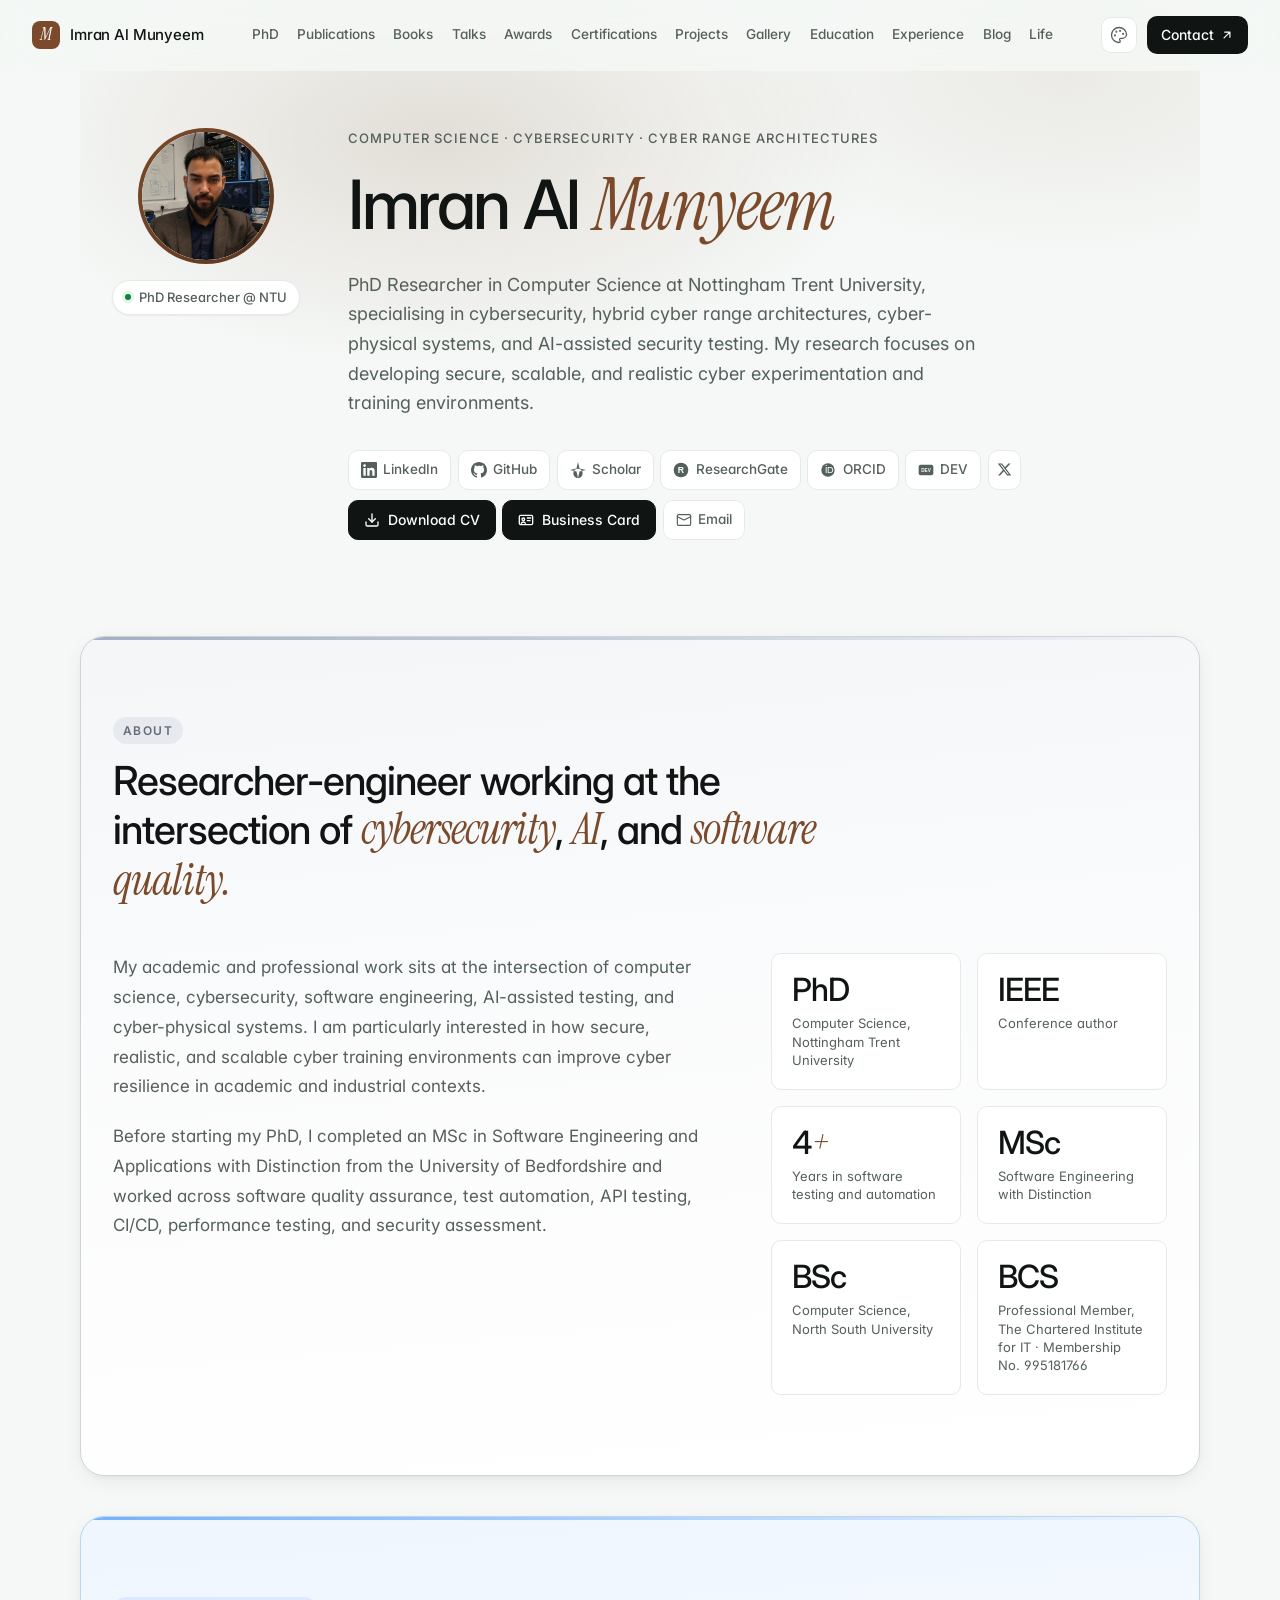
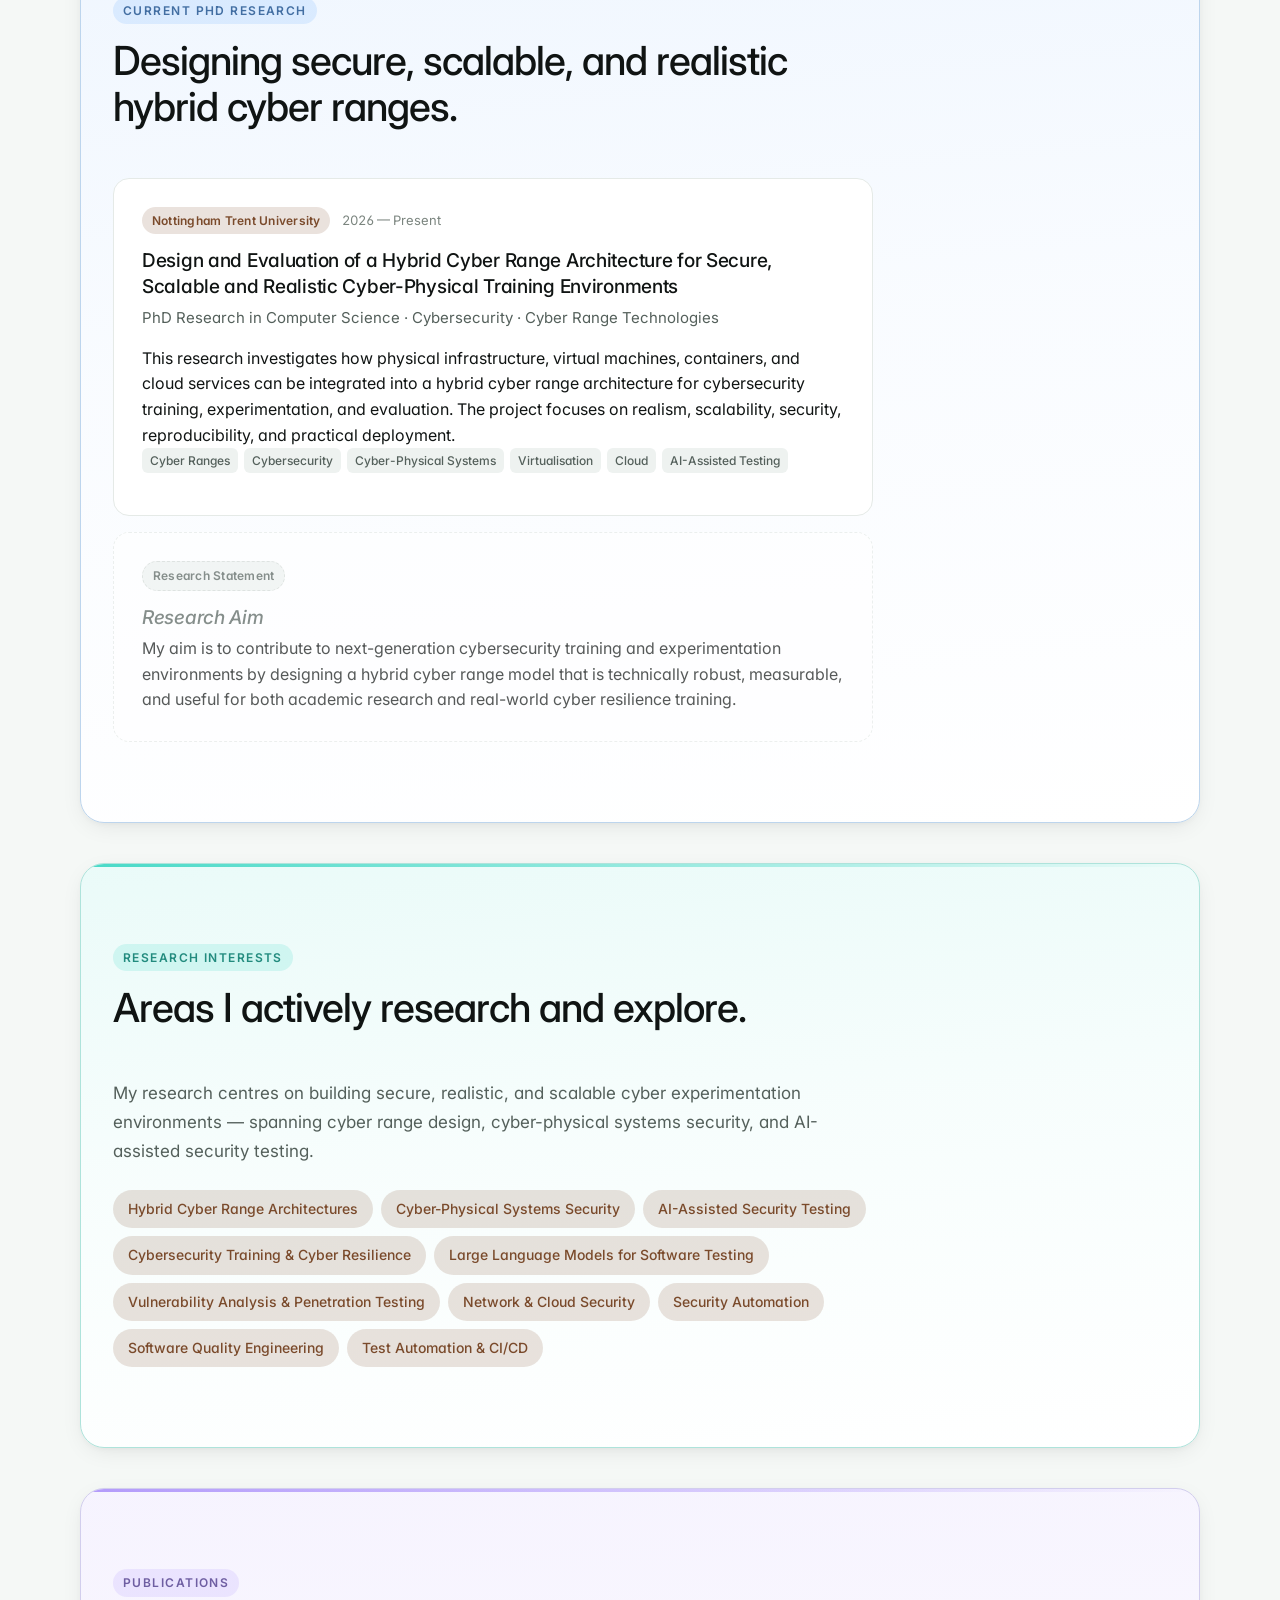
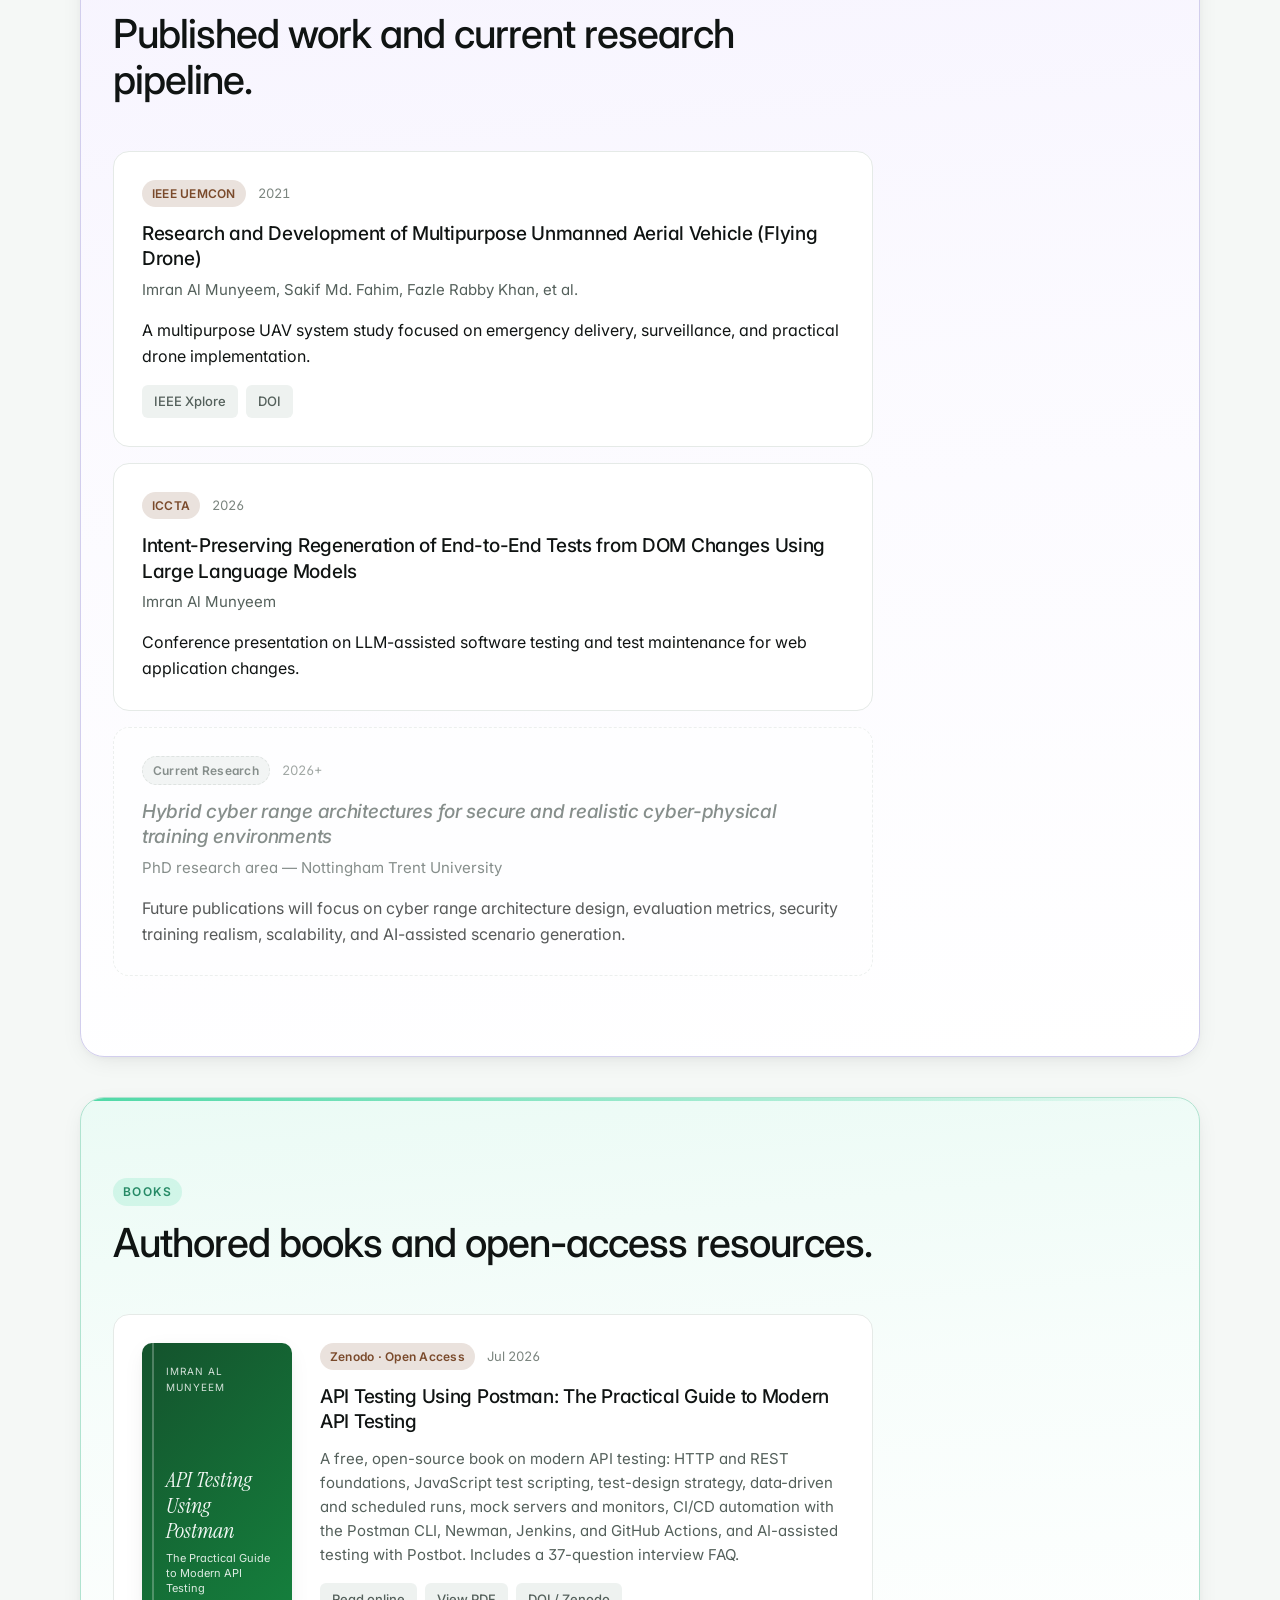
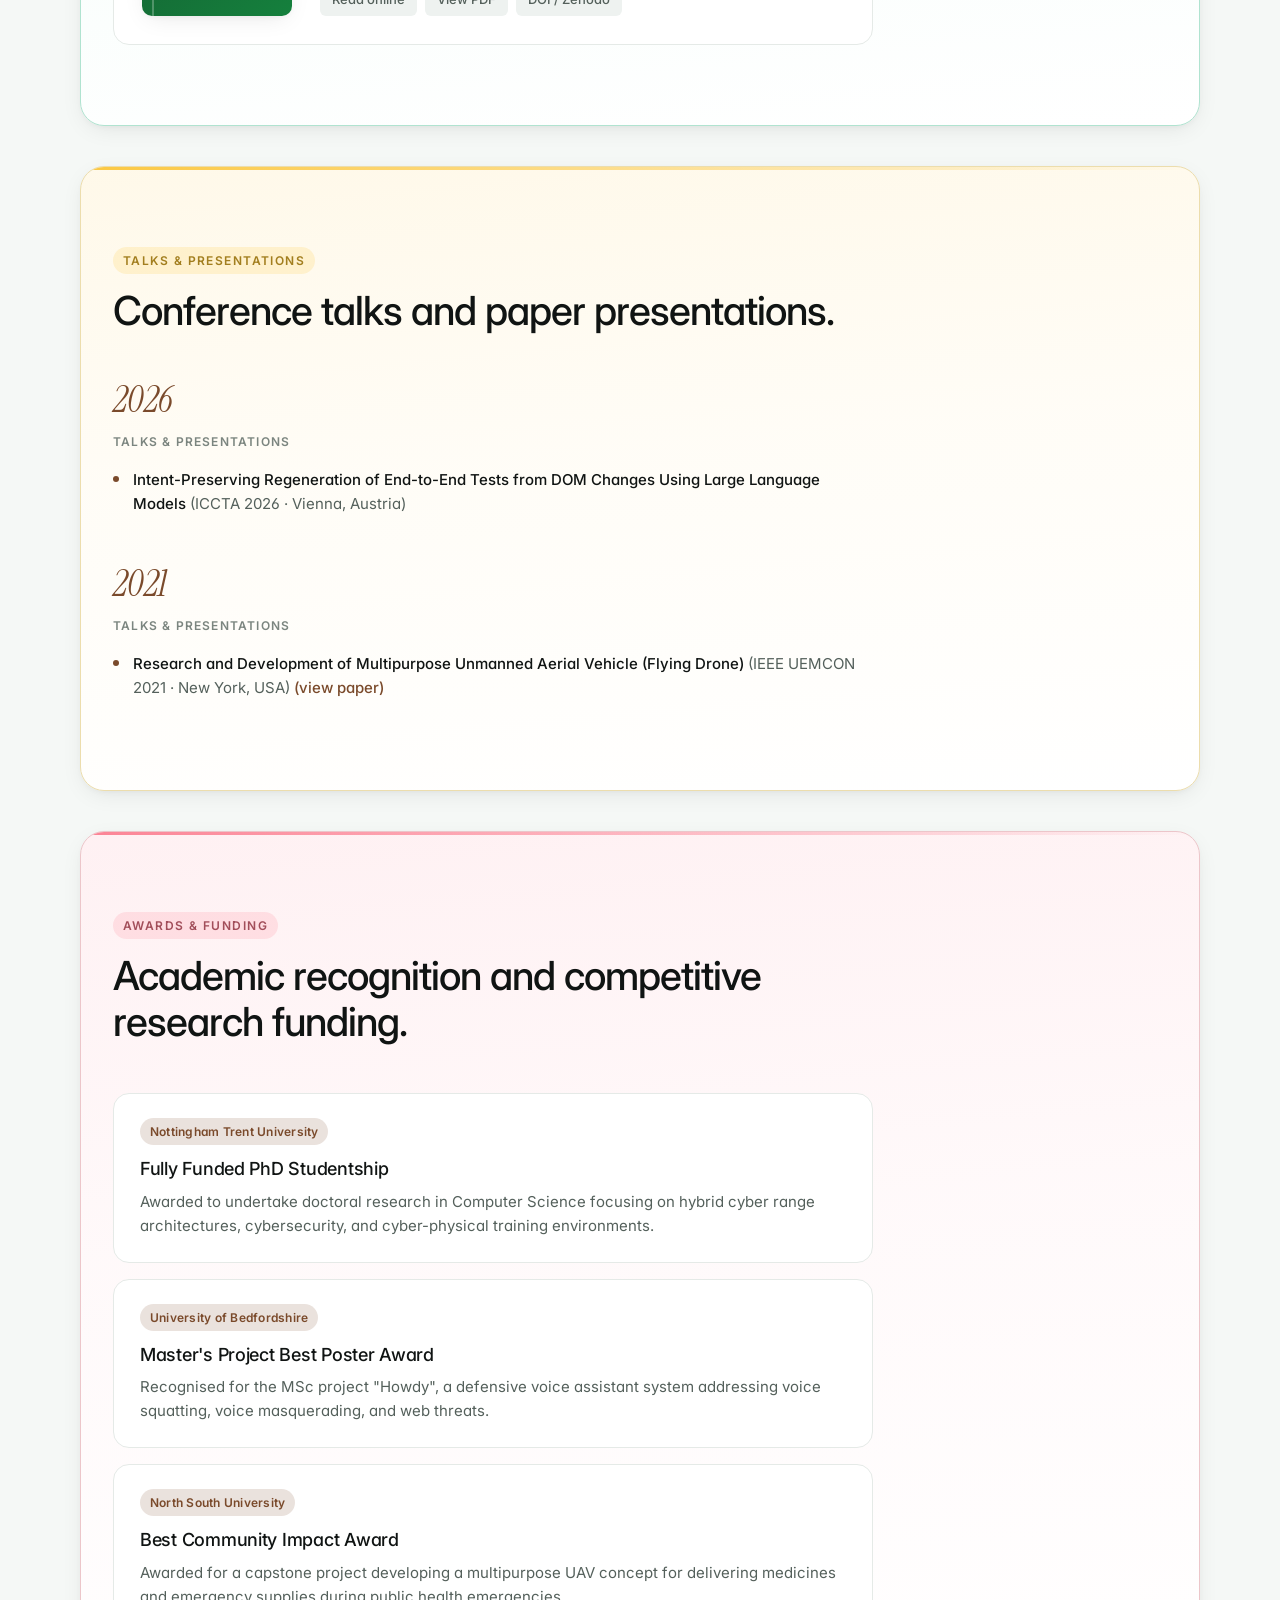
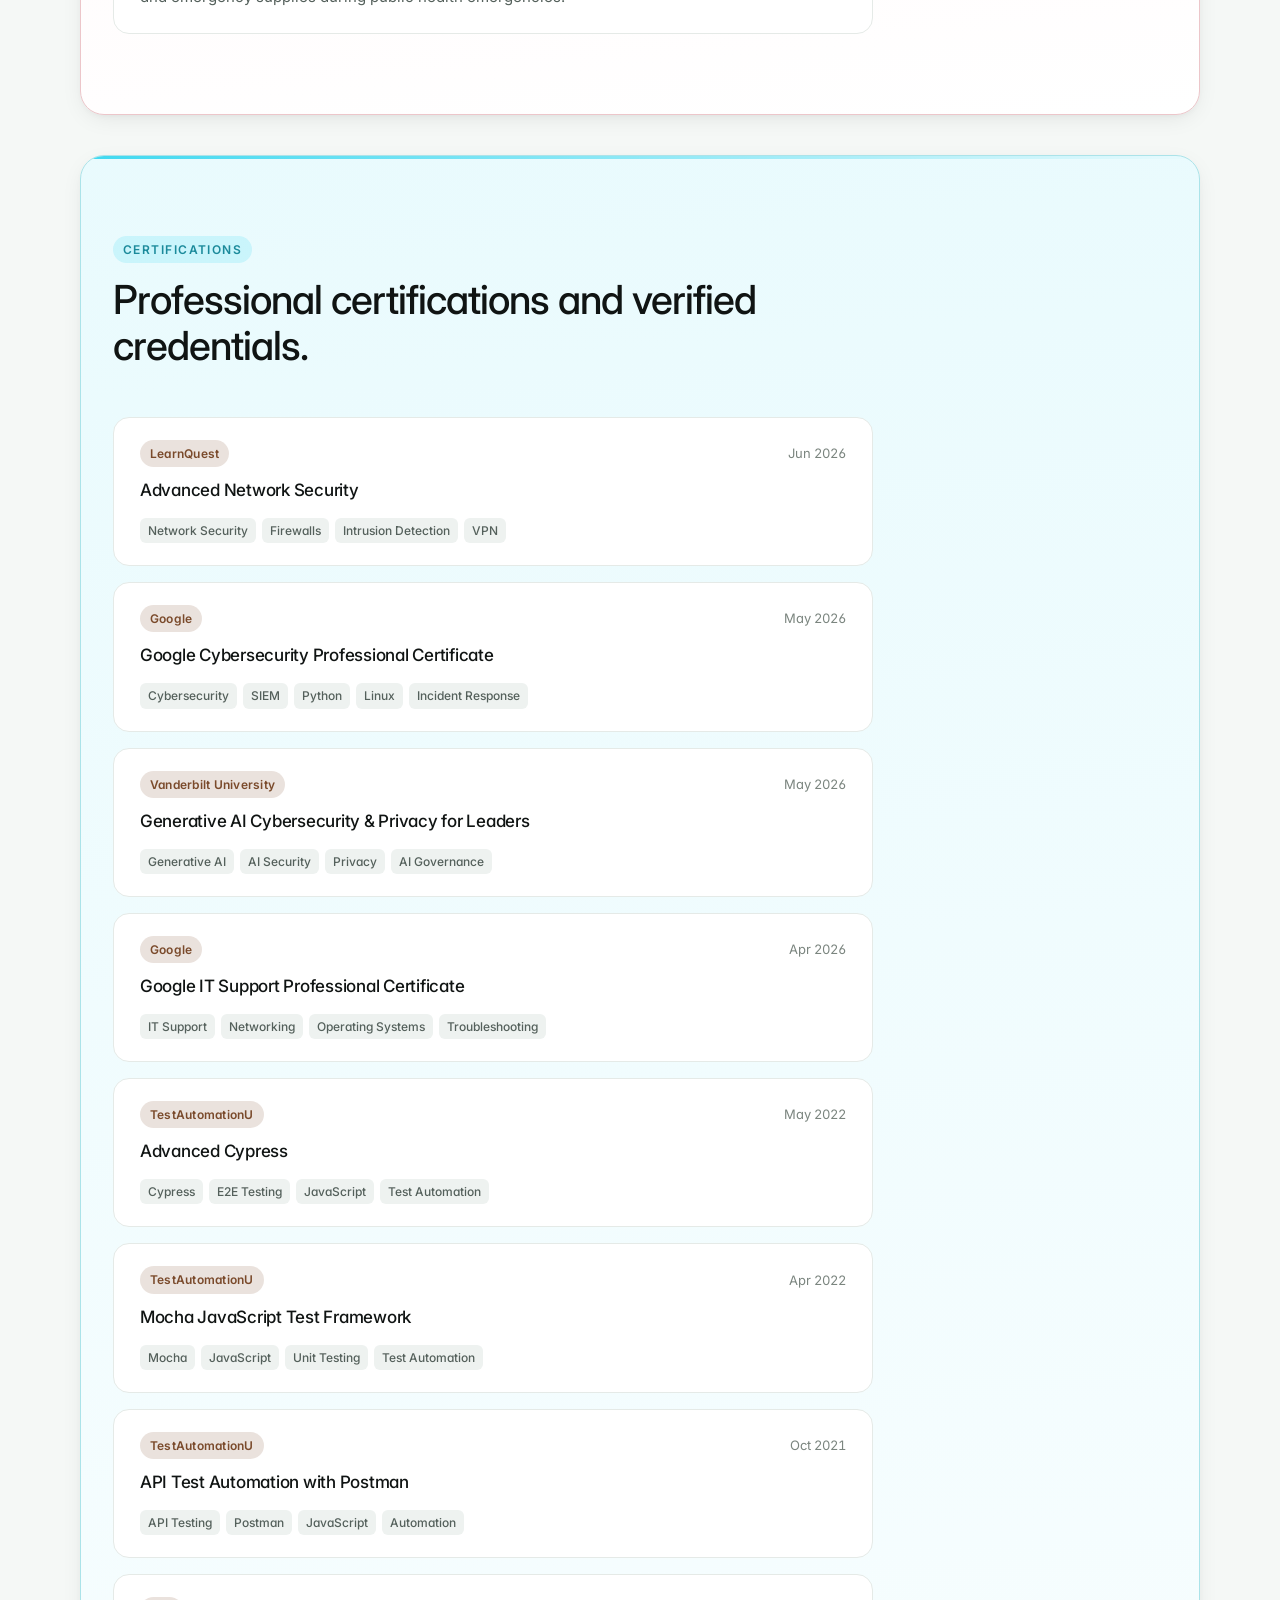
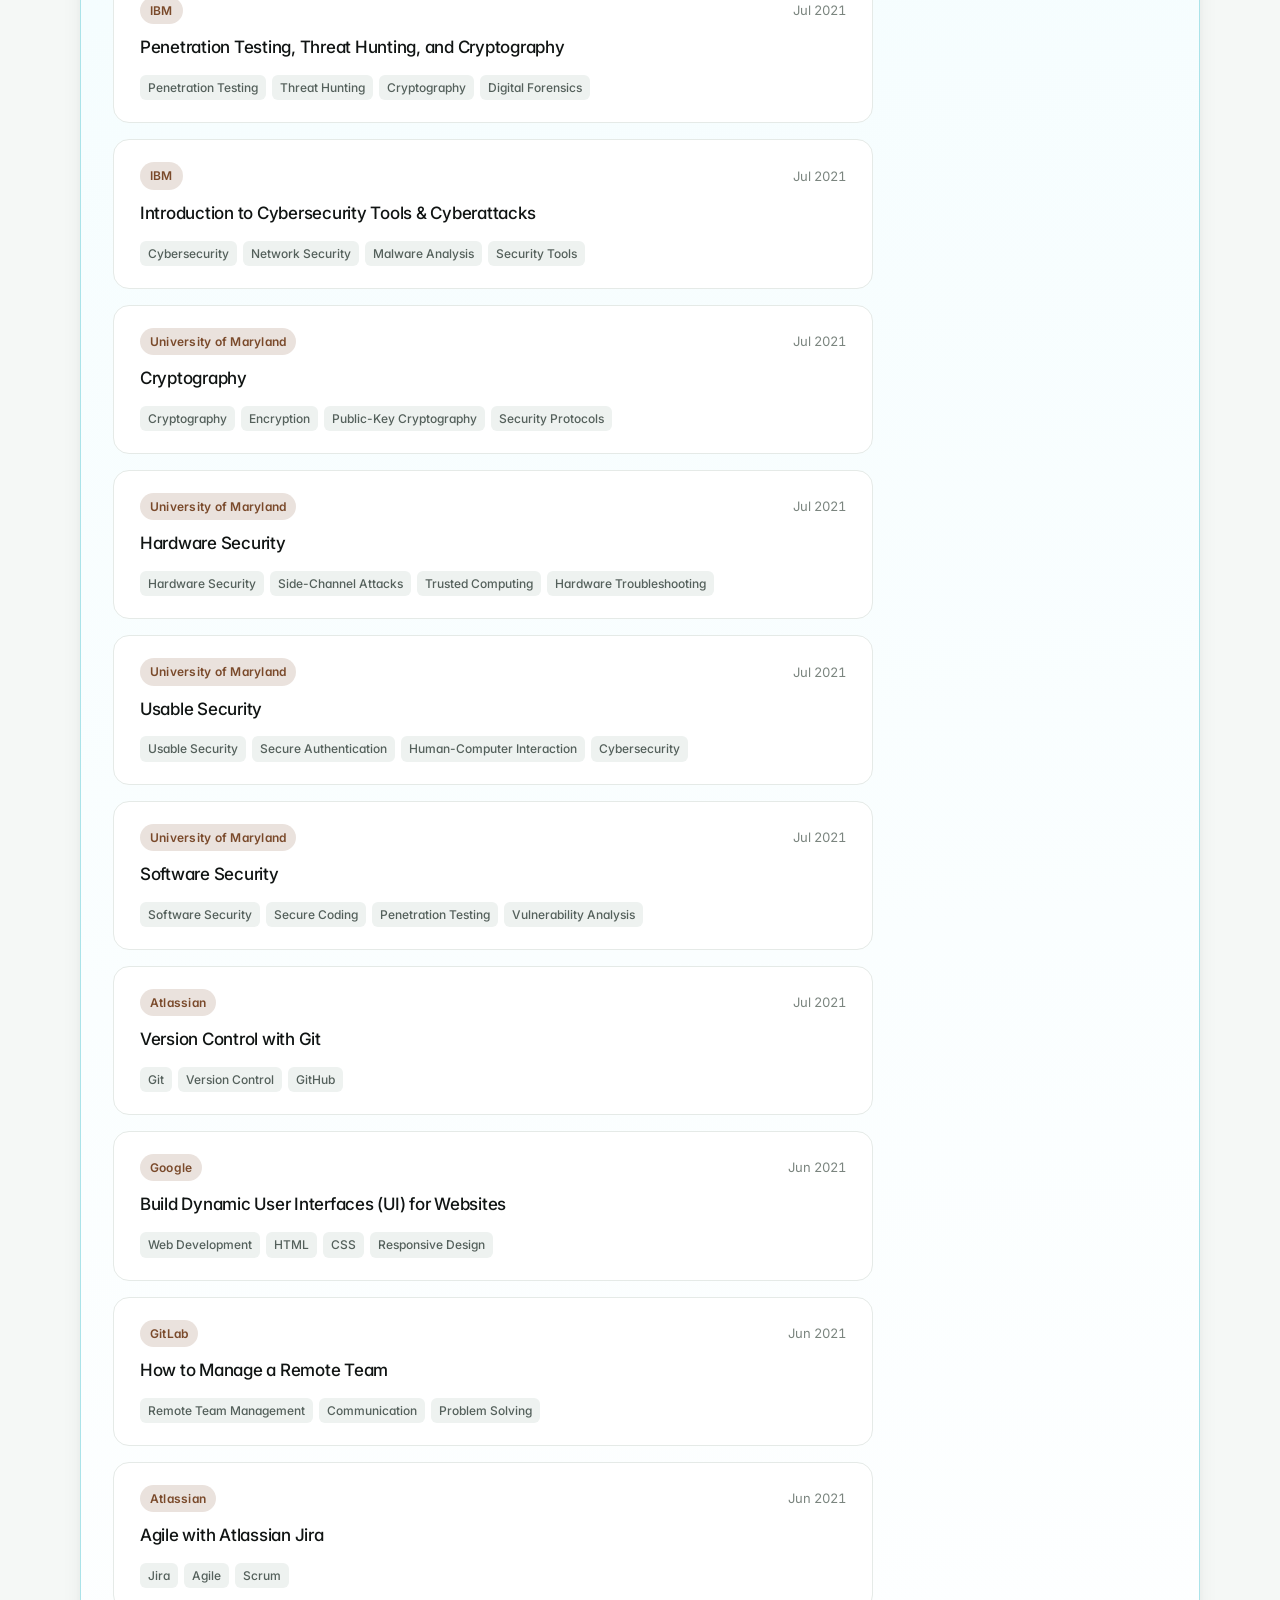
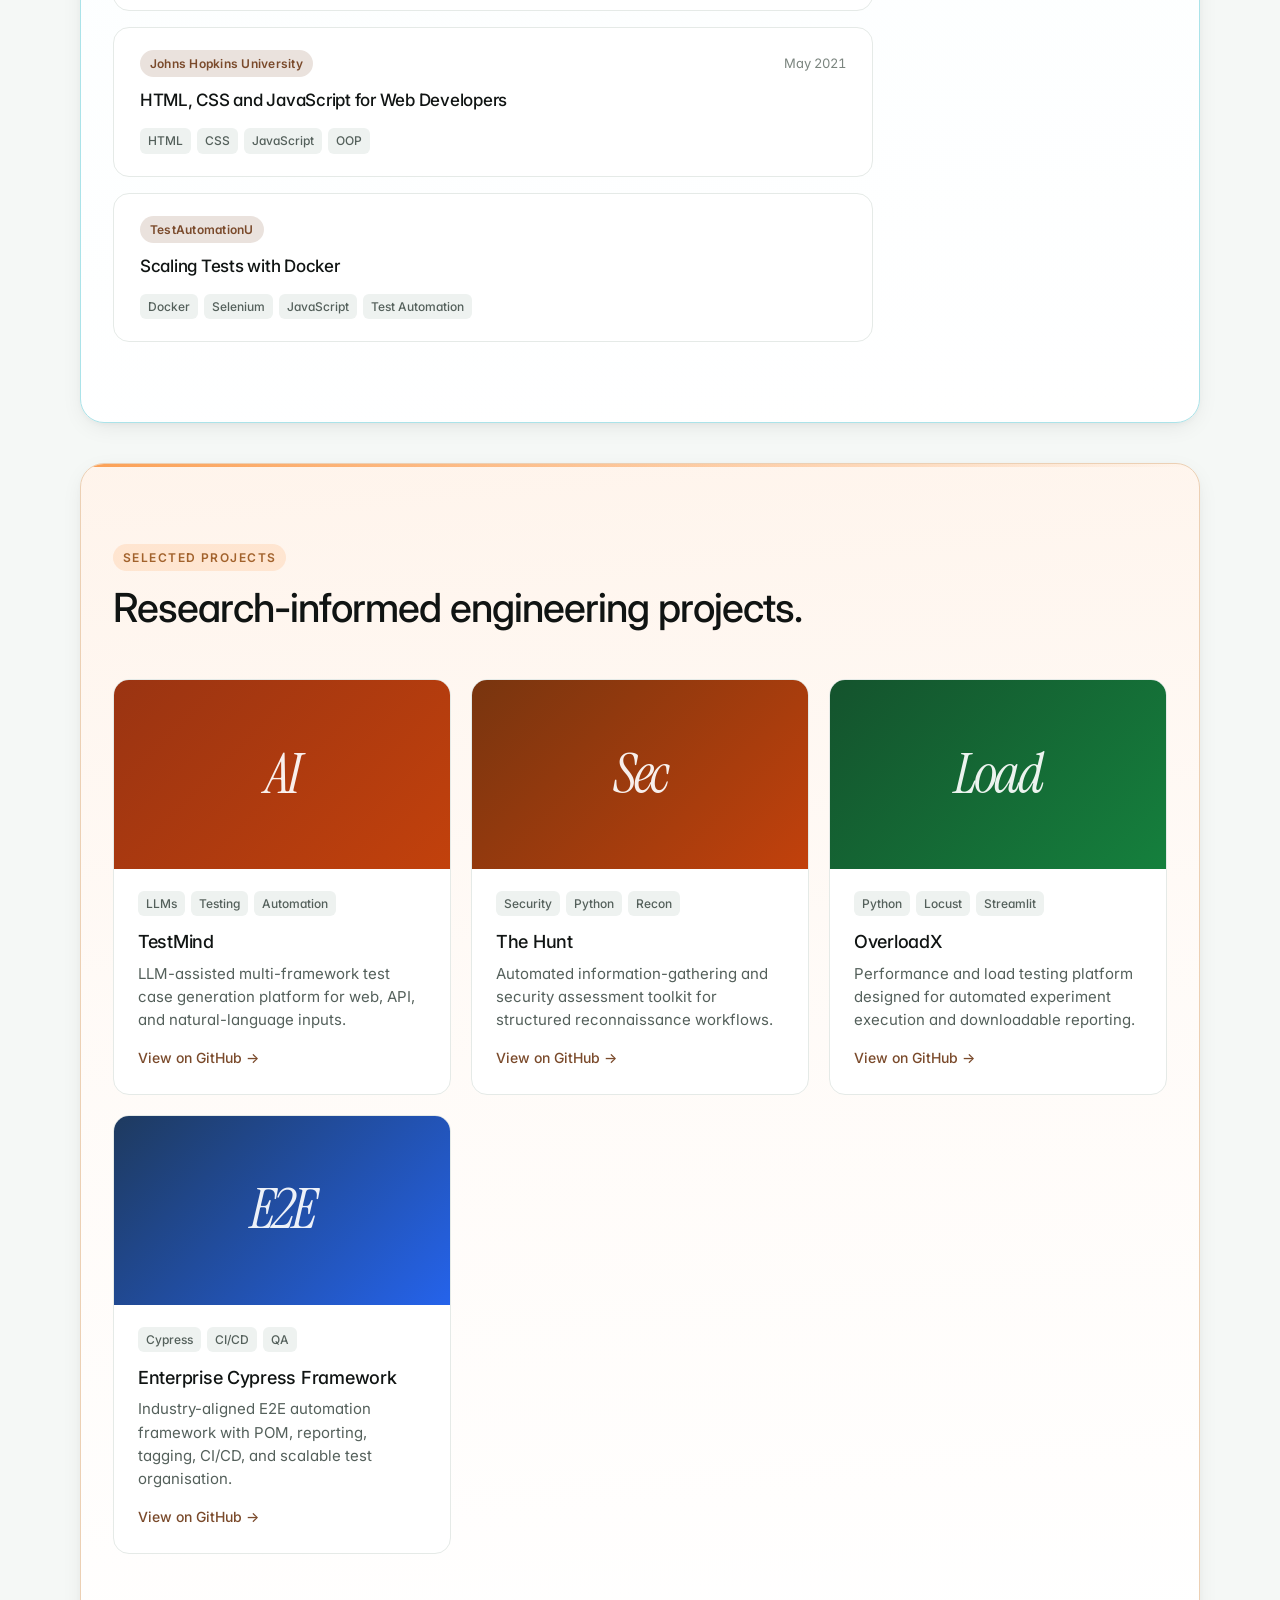
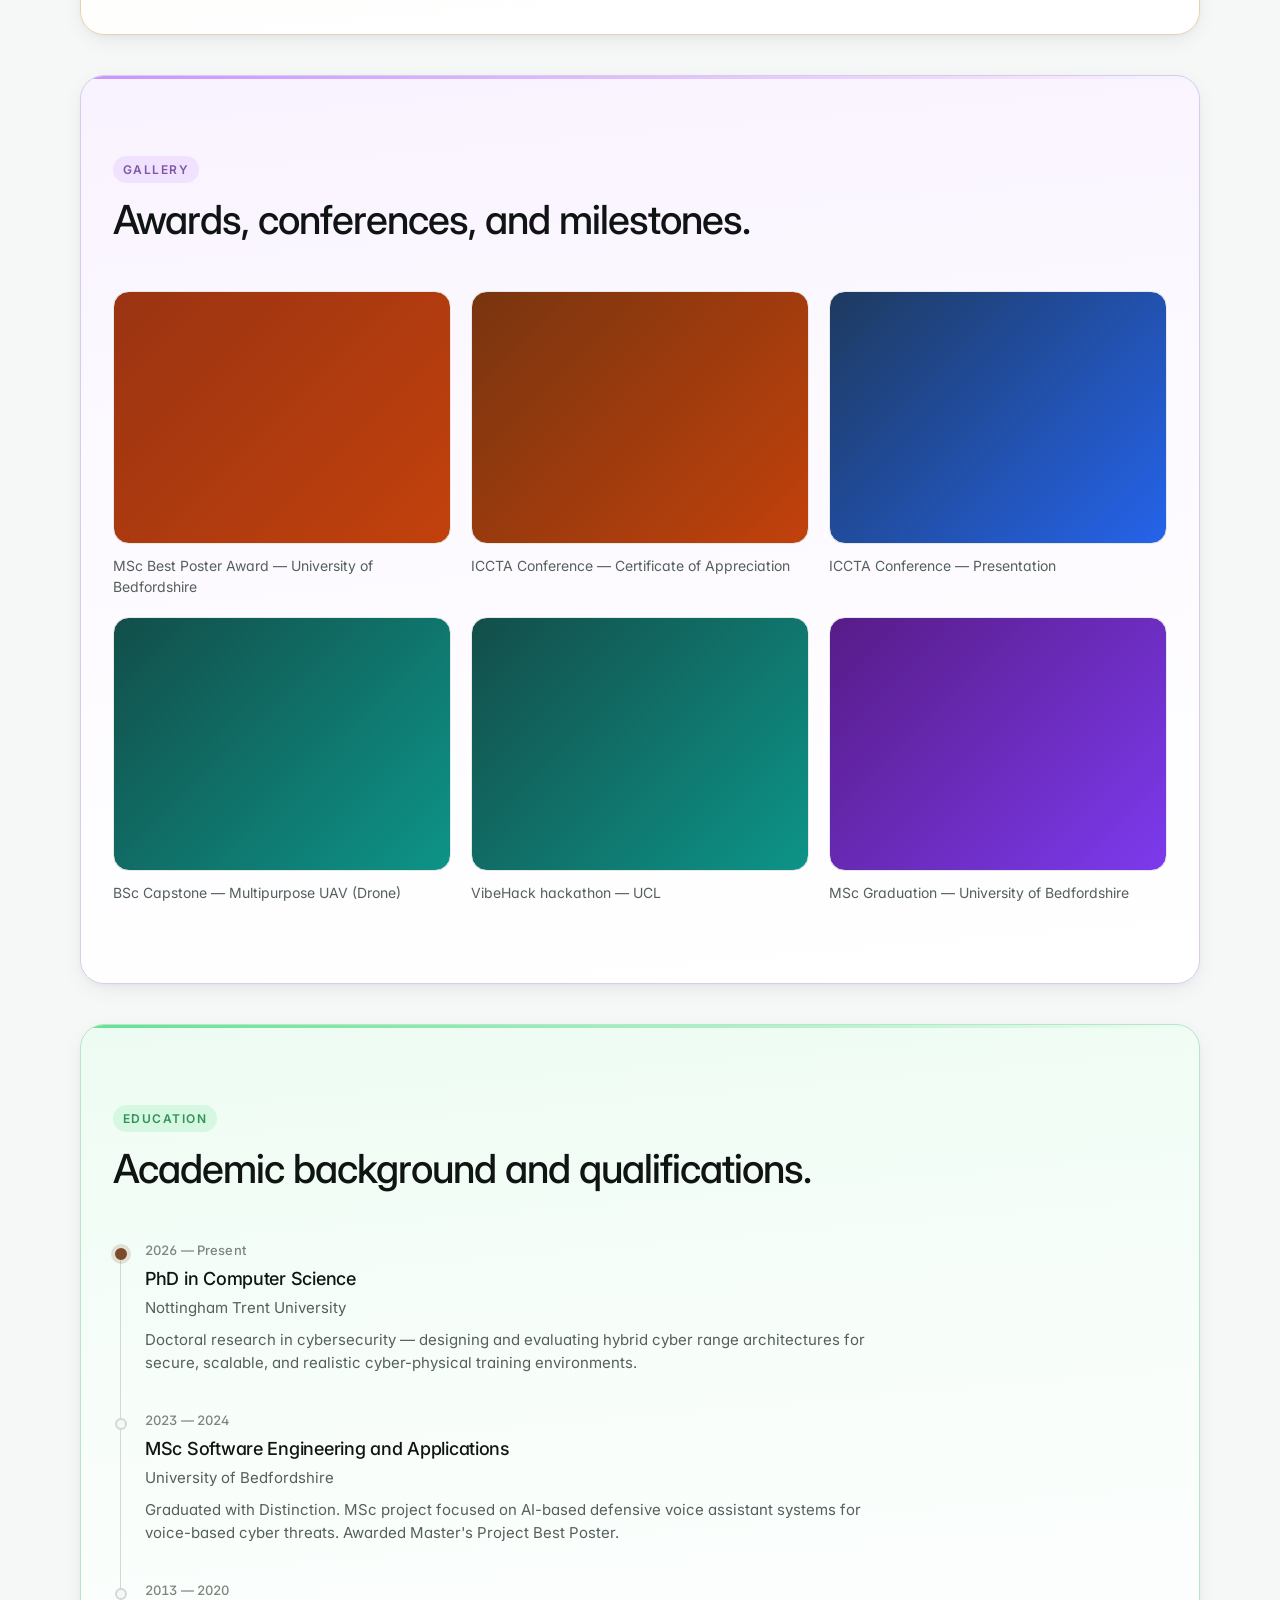
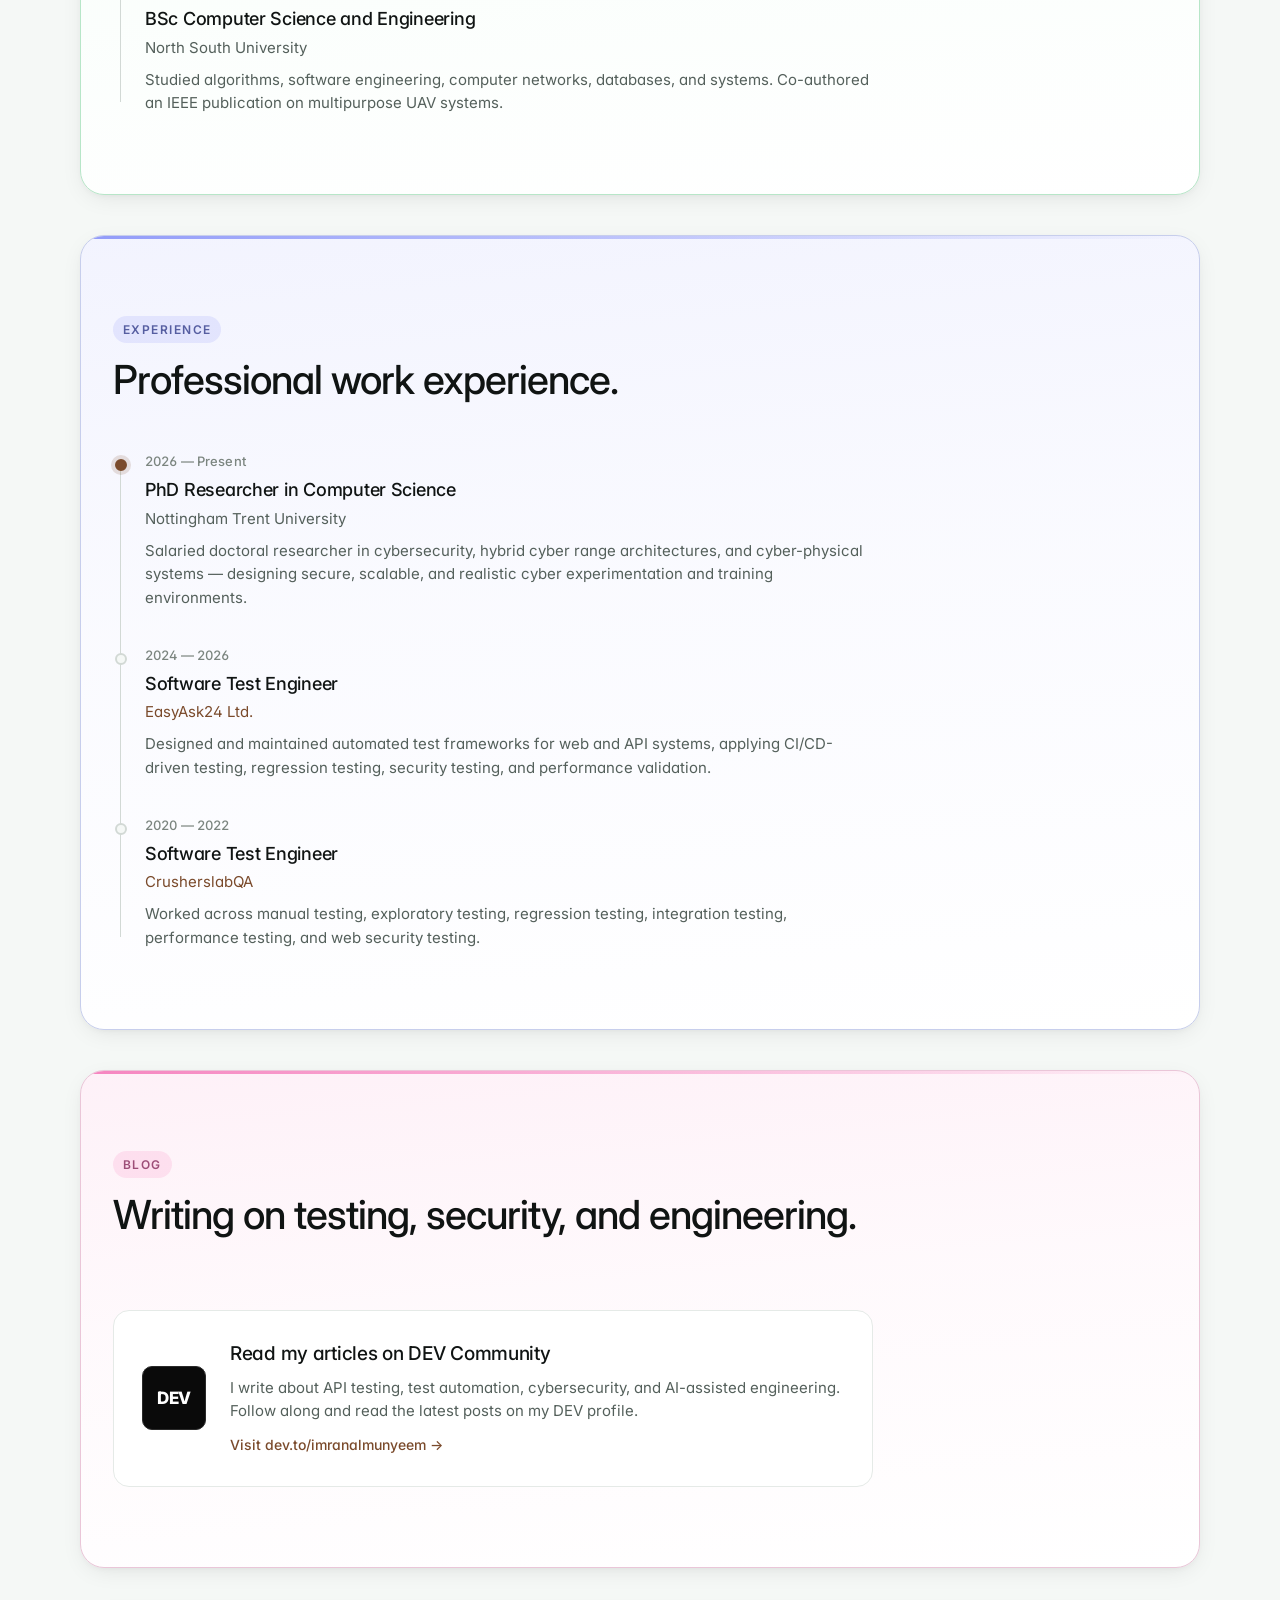
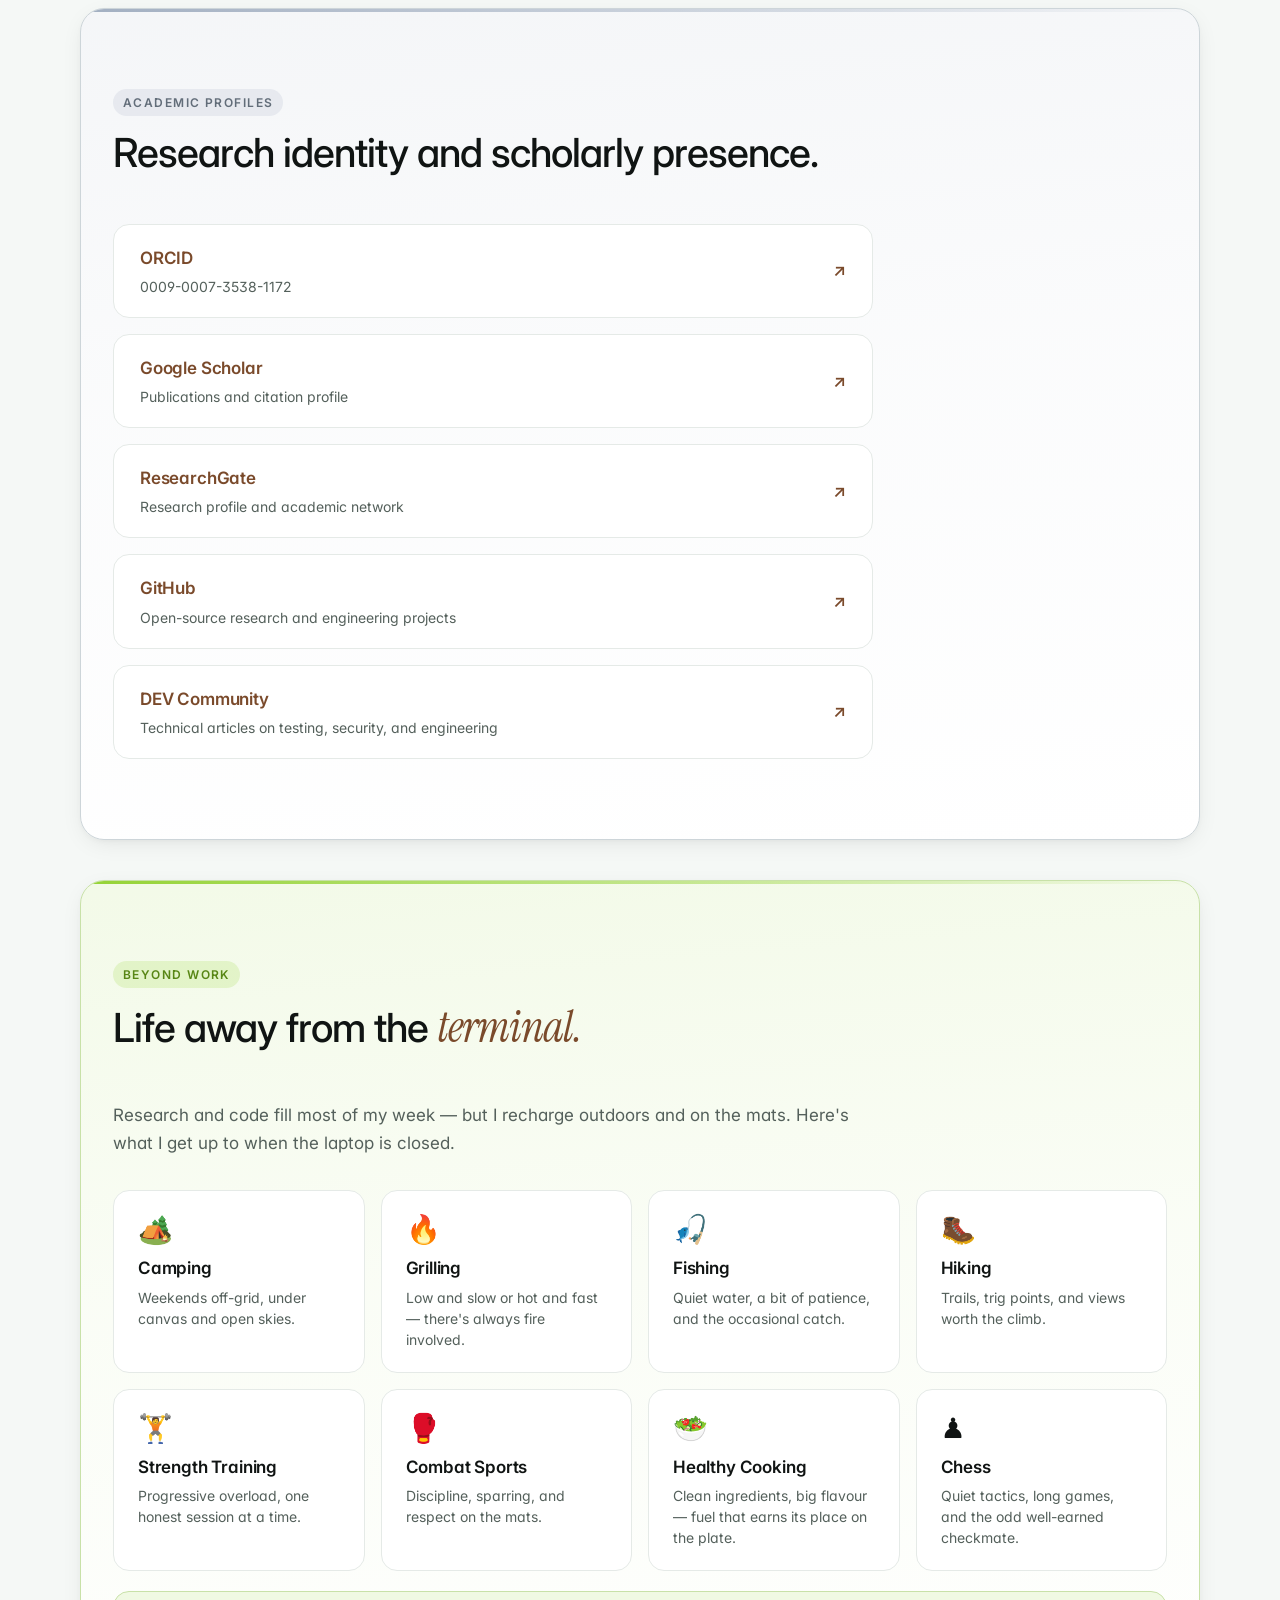
==== commit 5526ef20: "Add files via upload" ====
--- a/index.html
+++ b/index.html
@@ -46,7 +46,7 @@
     })();
   </script>
 
-  <link rel="stylesheet" href="styles.css?v=16">
+  <link rel="stylesheet" href="styles.css?v=18">
 
   <script type="application/ld+json">
   {
@@ -785,11 +785,6 @@
           </div>
         </a>
       </div>
-
-      <div class="gh-live" id="ghLive" hidden>
-        <p class="gh-live-label">Latest activity on GitHub</p>
-        <div class="gh-grid" id="ghGrid"></div>
-      </div>
     </section>
 
     <section class="section" id="gallery">
@@ -1033,6 +1028,18 @@
           <span class="beyond-emoji" aria-hidden="true">🥊</span>
           <h3>Combat Sports</h3>
           <p>Discipline, sparring, and respect on the mats.</p>
+        </article>
+
+        <article class="beyond-card">
+          <span class="beyond-emoji" aria-hidden="true">🥗</span>
+          <h3>Healthy Cooking</h3>
+          <p>Clean ingredients, big flavour — fuel that earns its place on the plate.</p>
+        </article>
+
+        <article class="beyond-card">
+          <span class="beyond-emoji" aria-hidden="true">♟️</span>
+          <h3>Chess</h3>
+          <p>Quiet tactics, long games, and the odd well-earned checkmate.</p>
         </article>
       </div>
 
@@ -1104,6 +1111,6 @@
     </div>
   </footer>
 
-  <script src="script.js?v=16" defer></script>
+  <script src="script.js?v=18" defer></script>
 </body>
 </html>
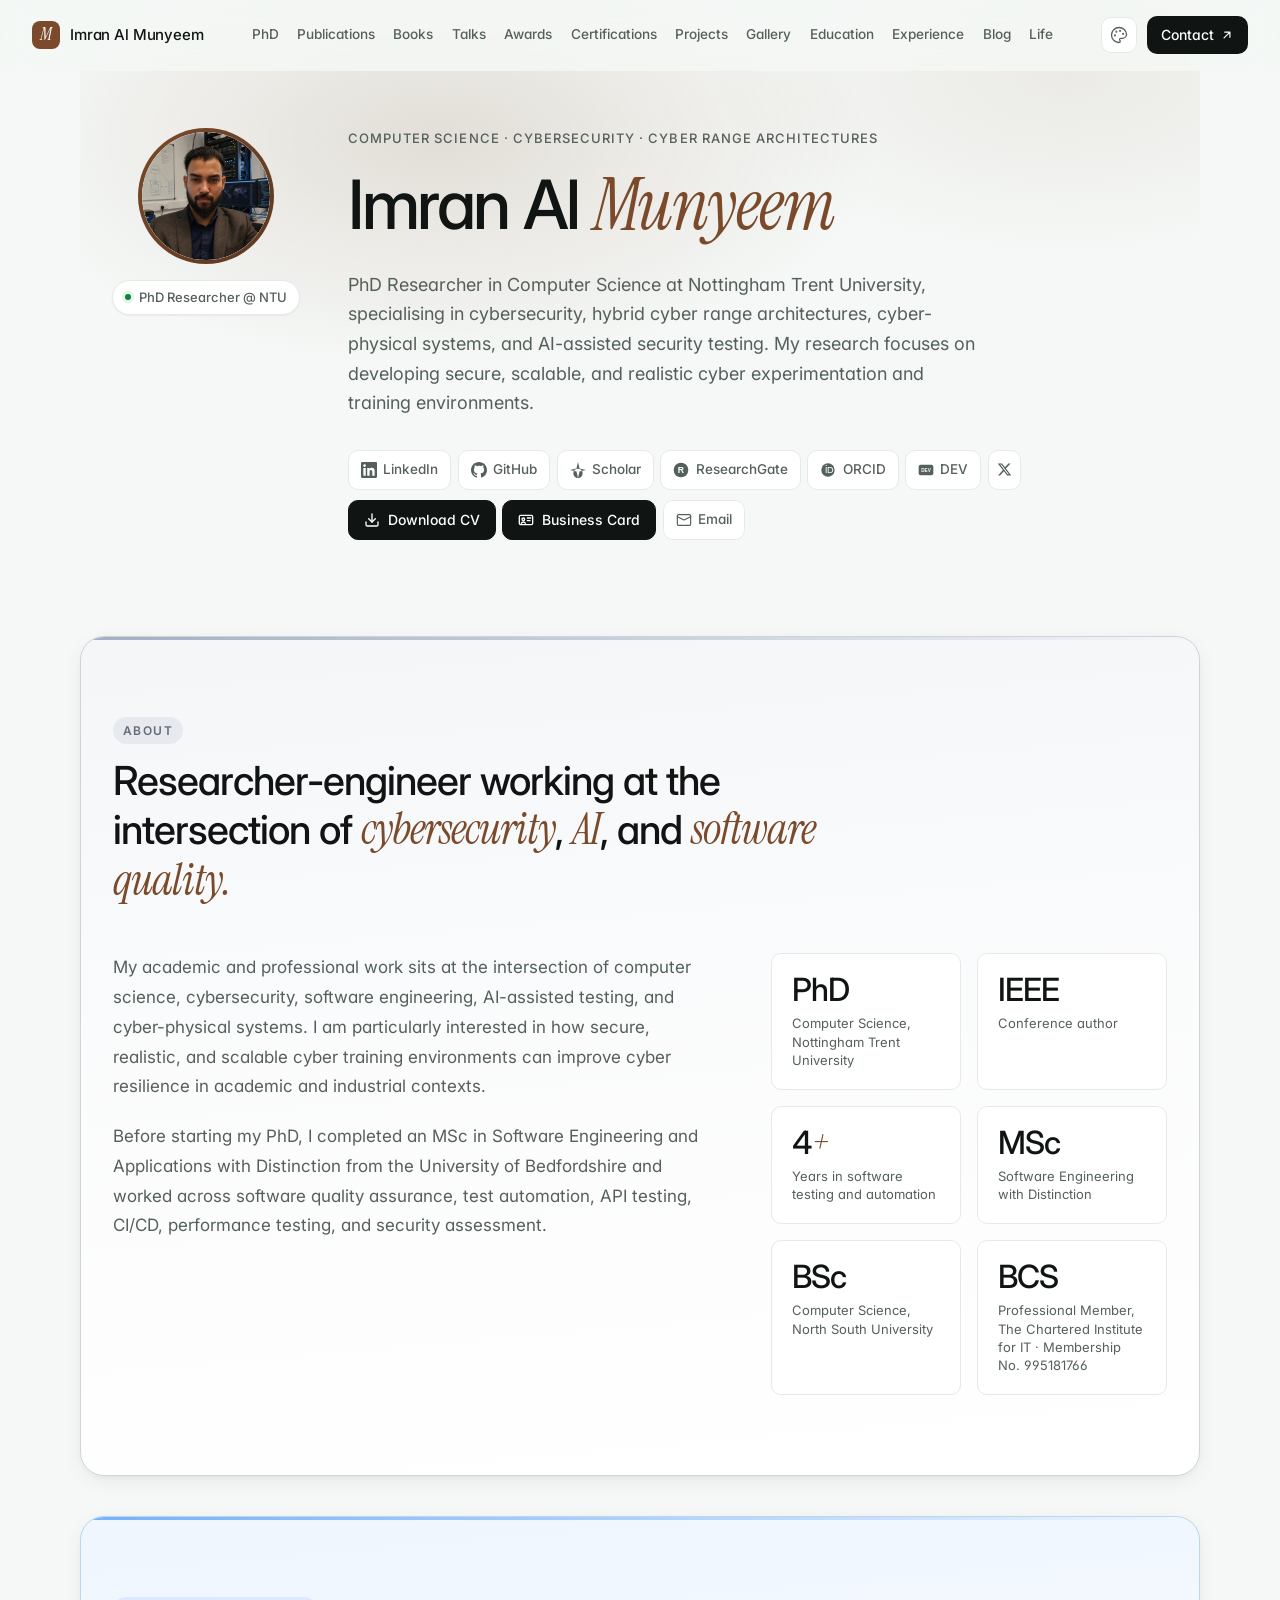
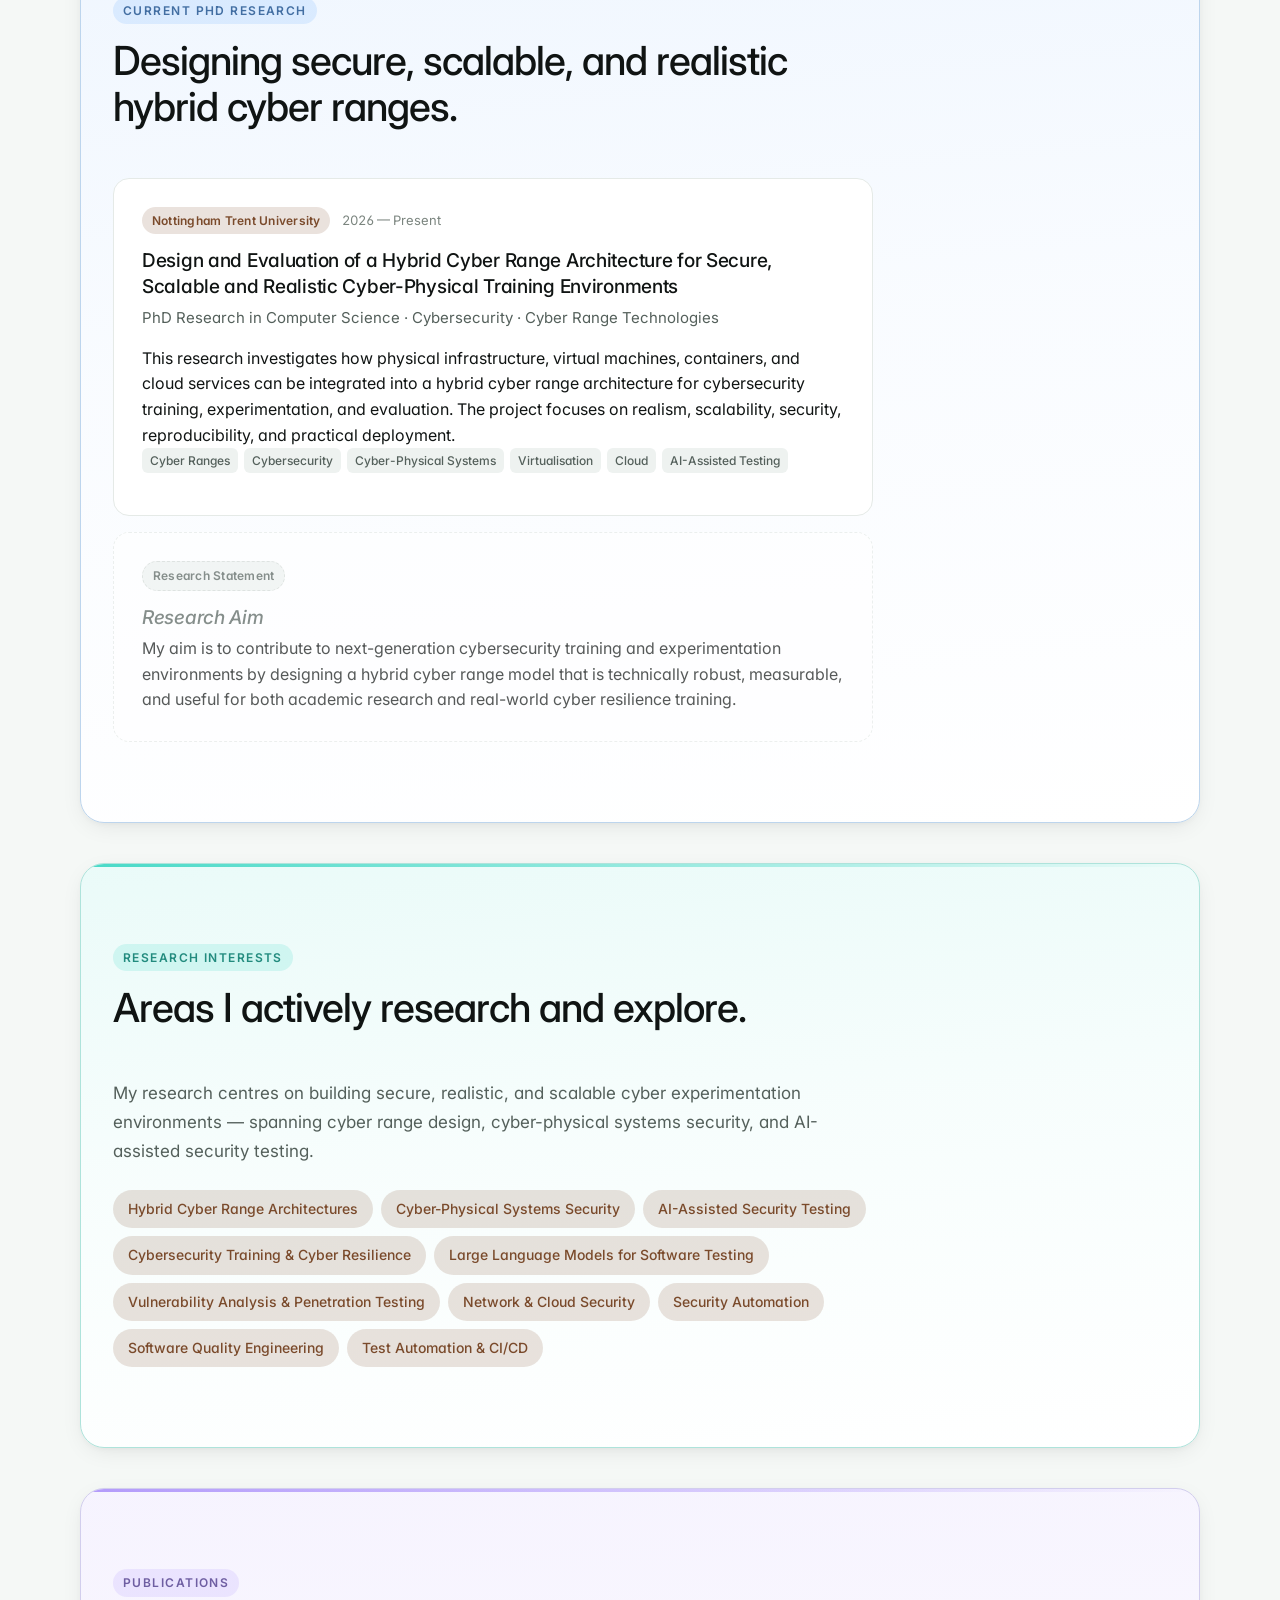
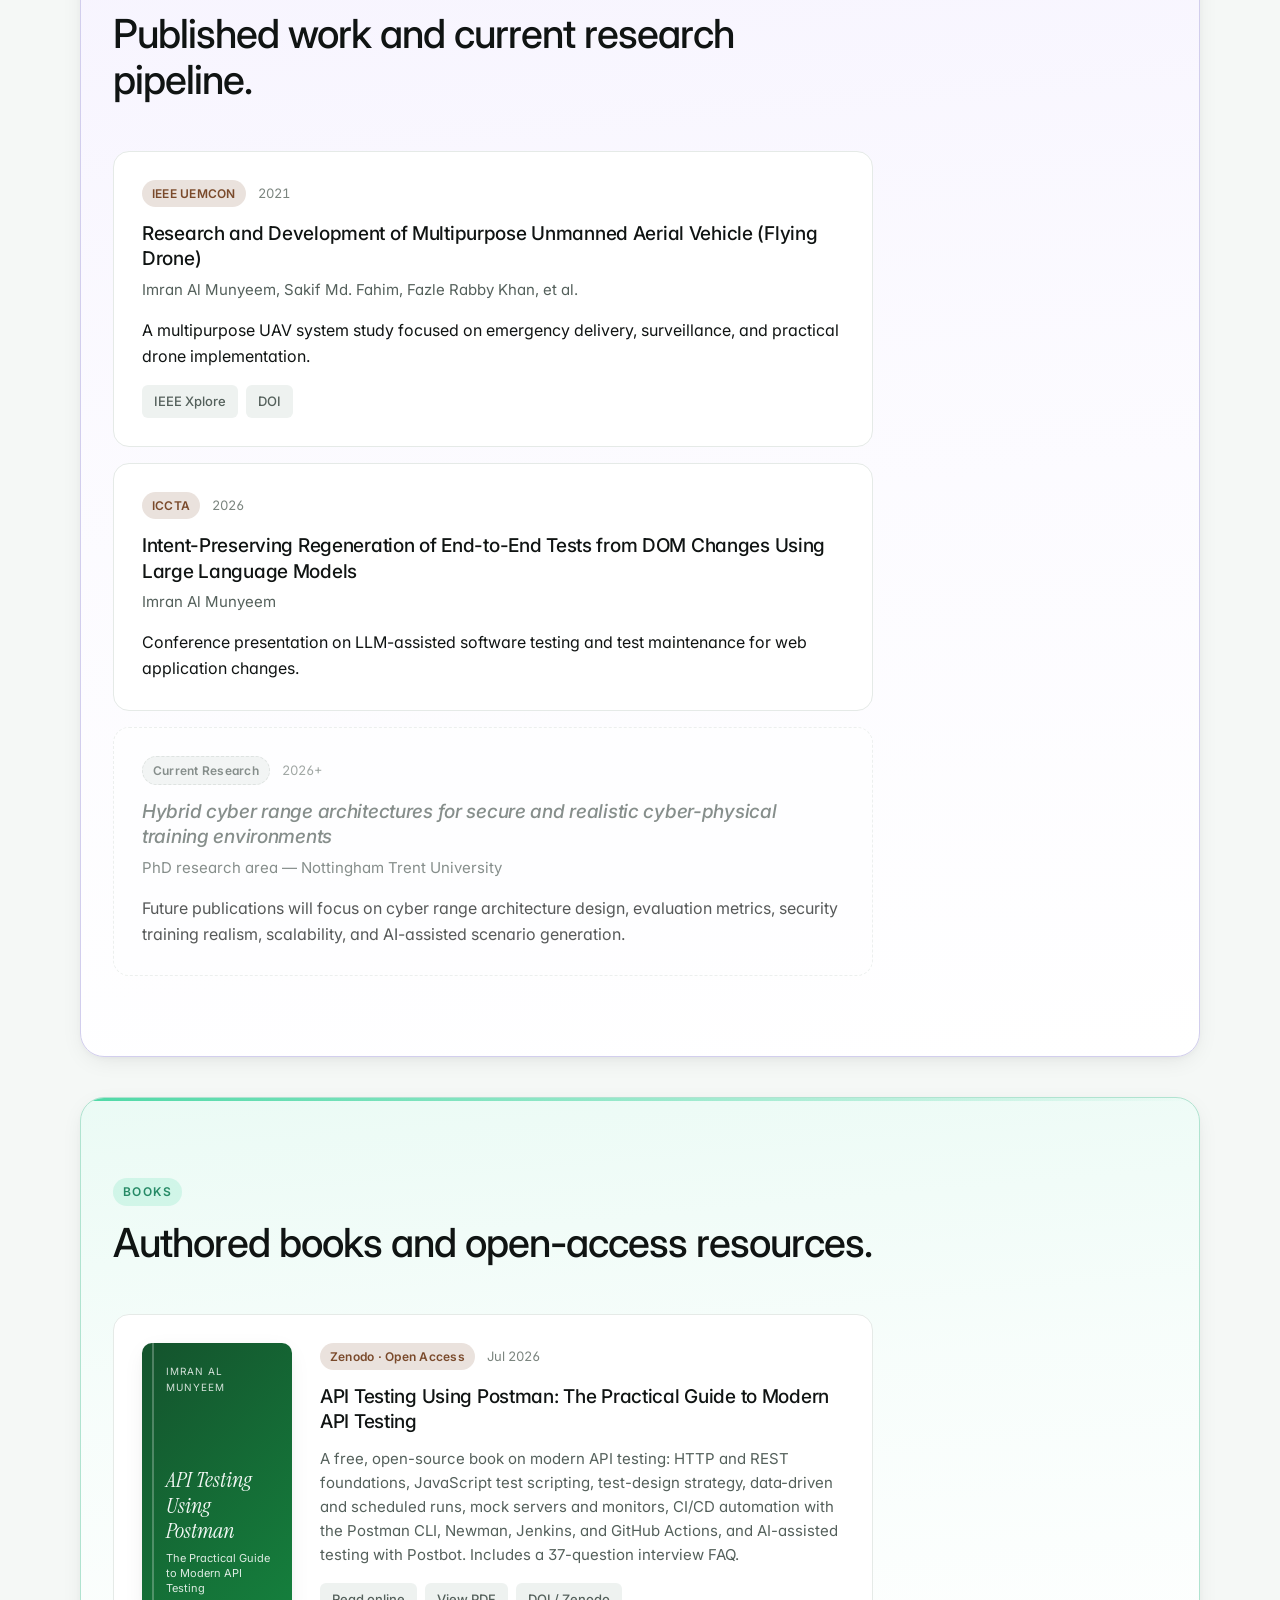
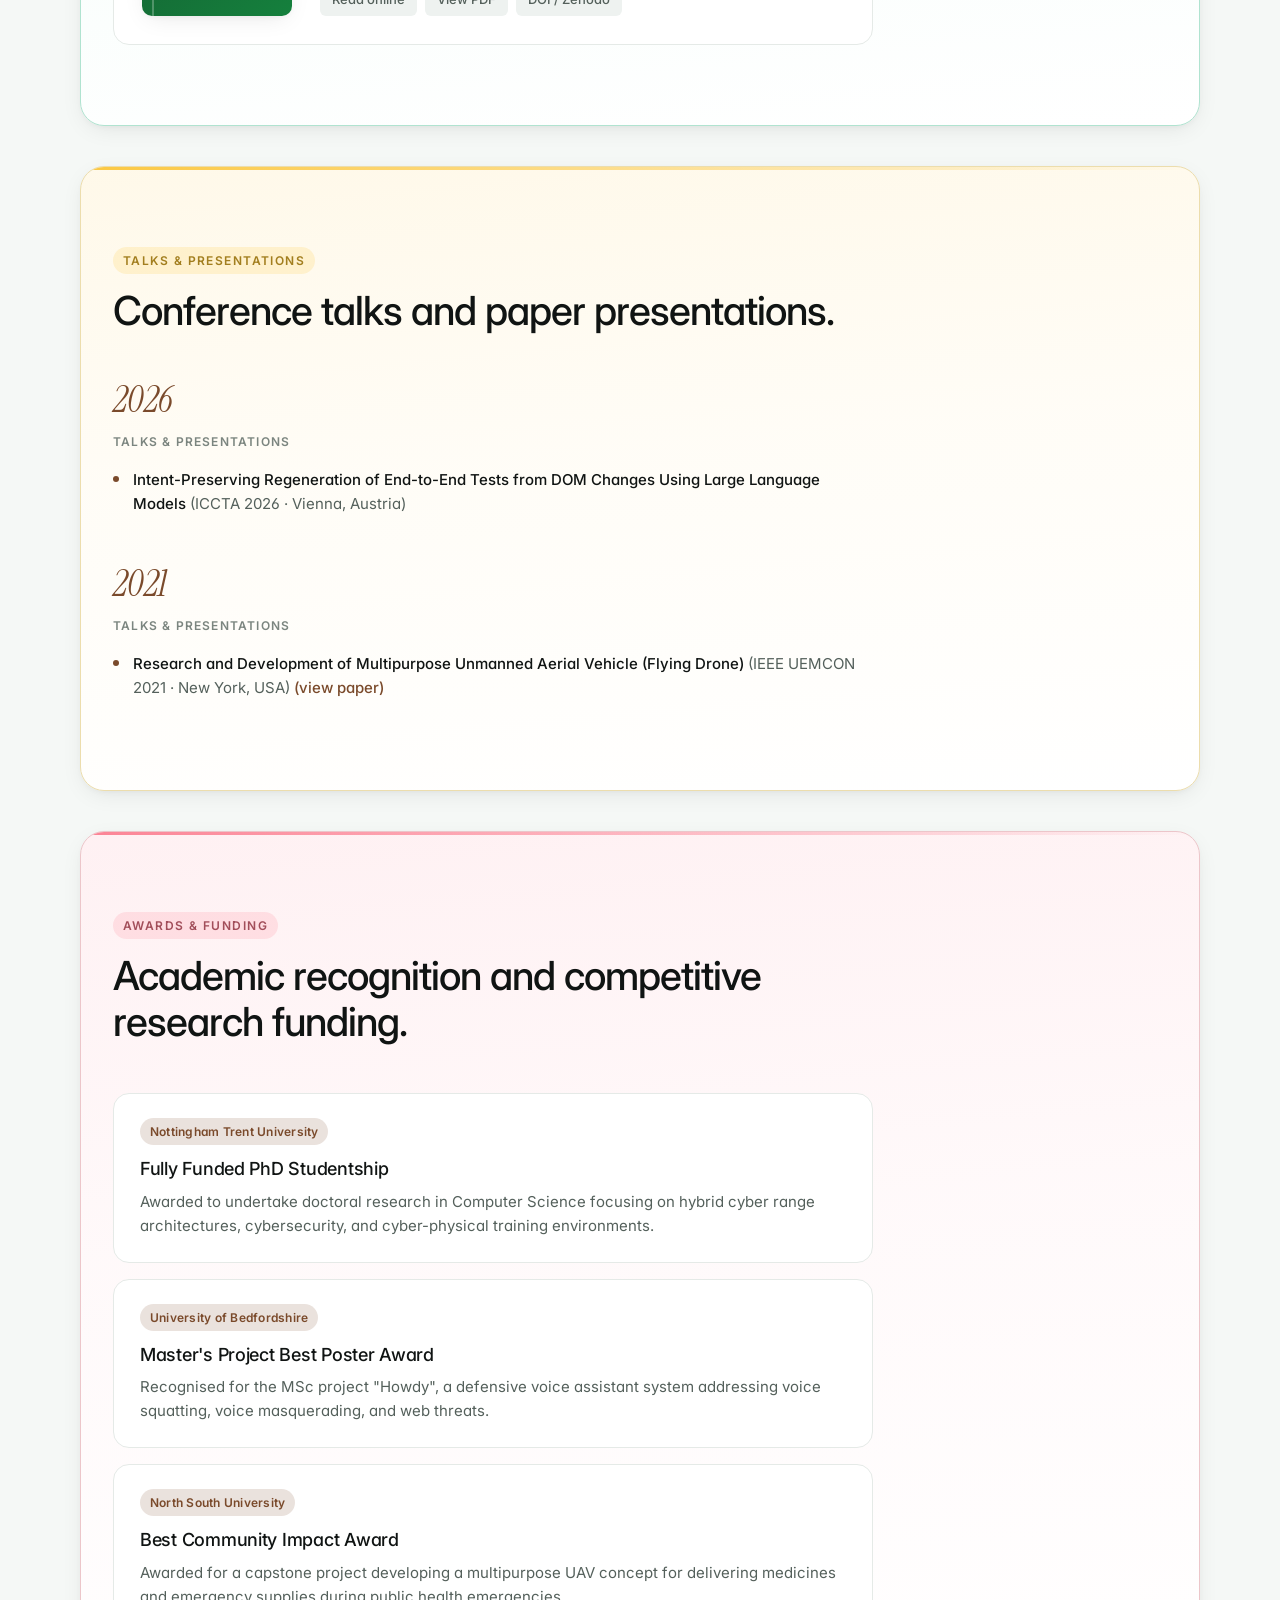
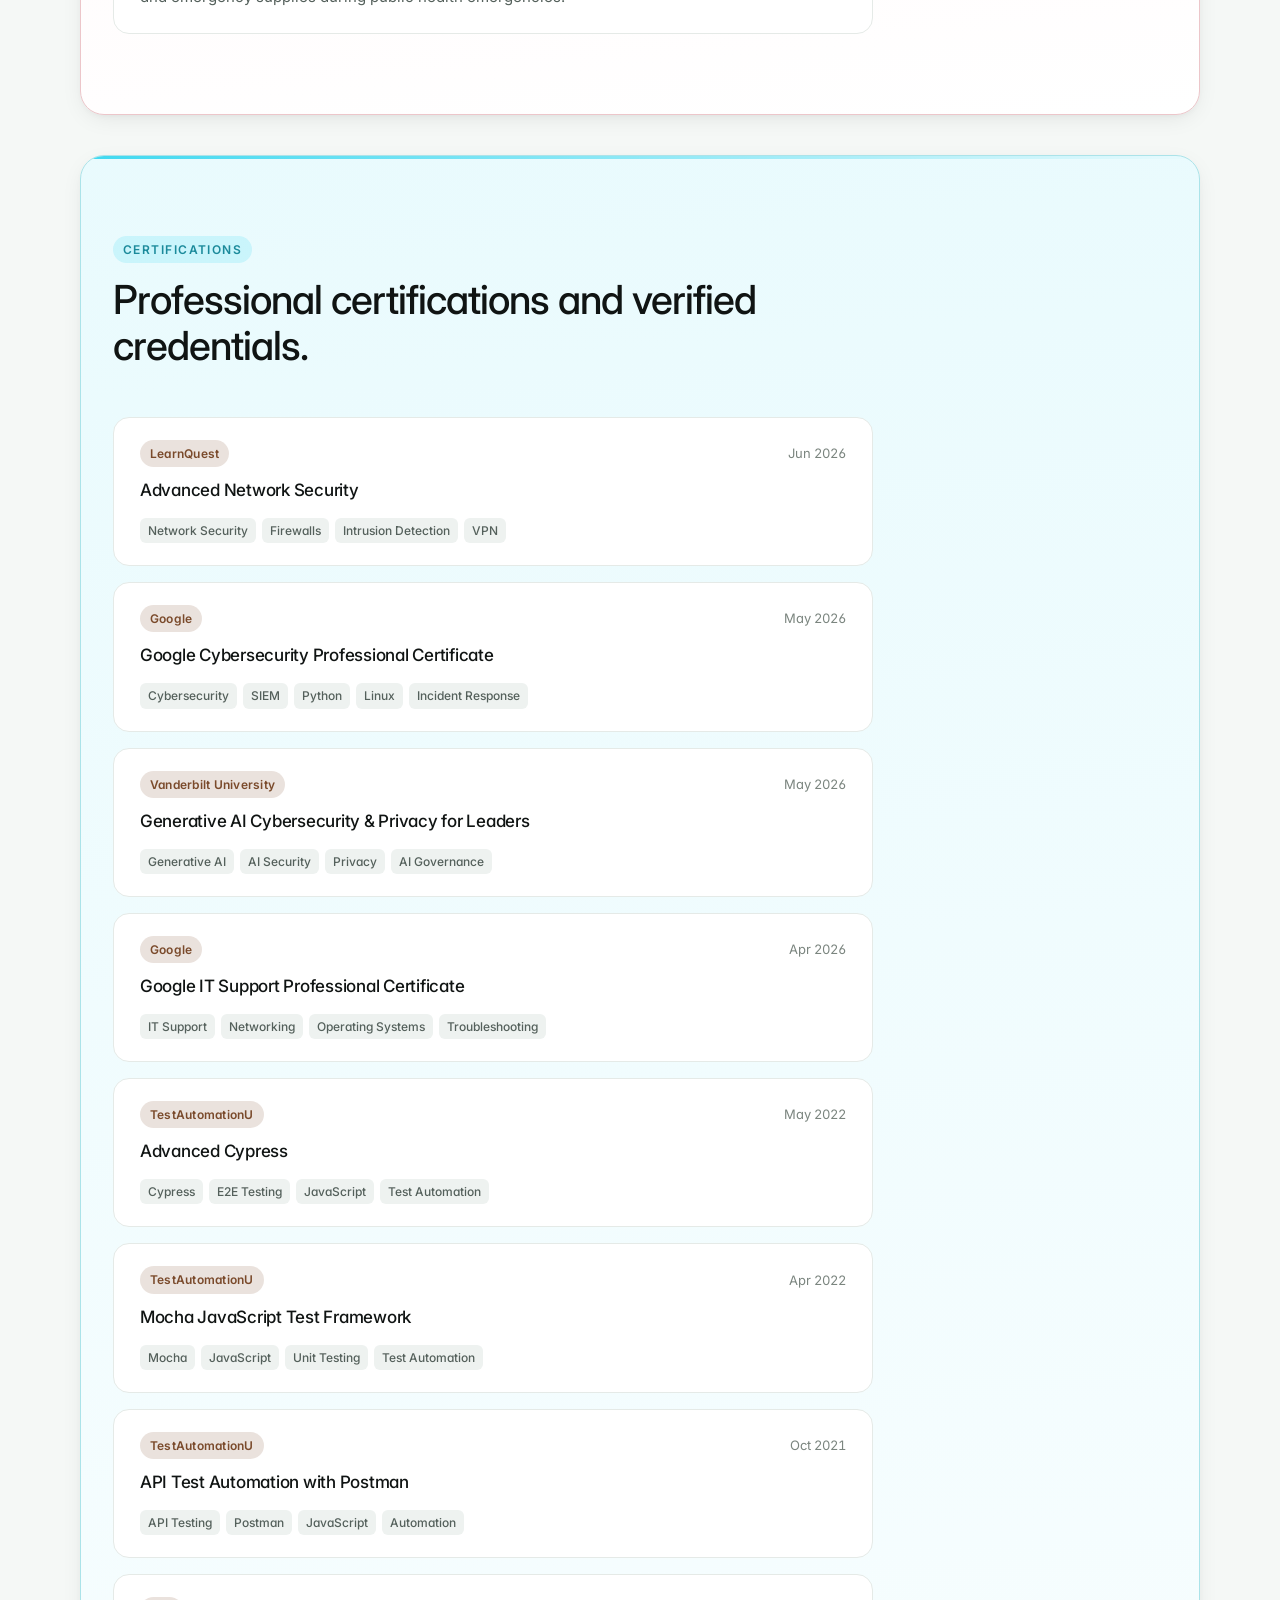
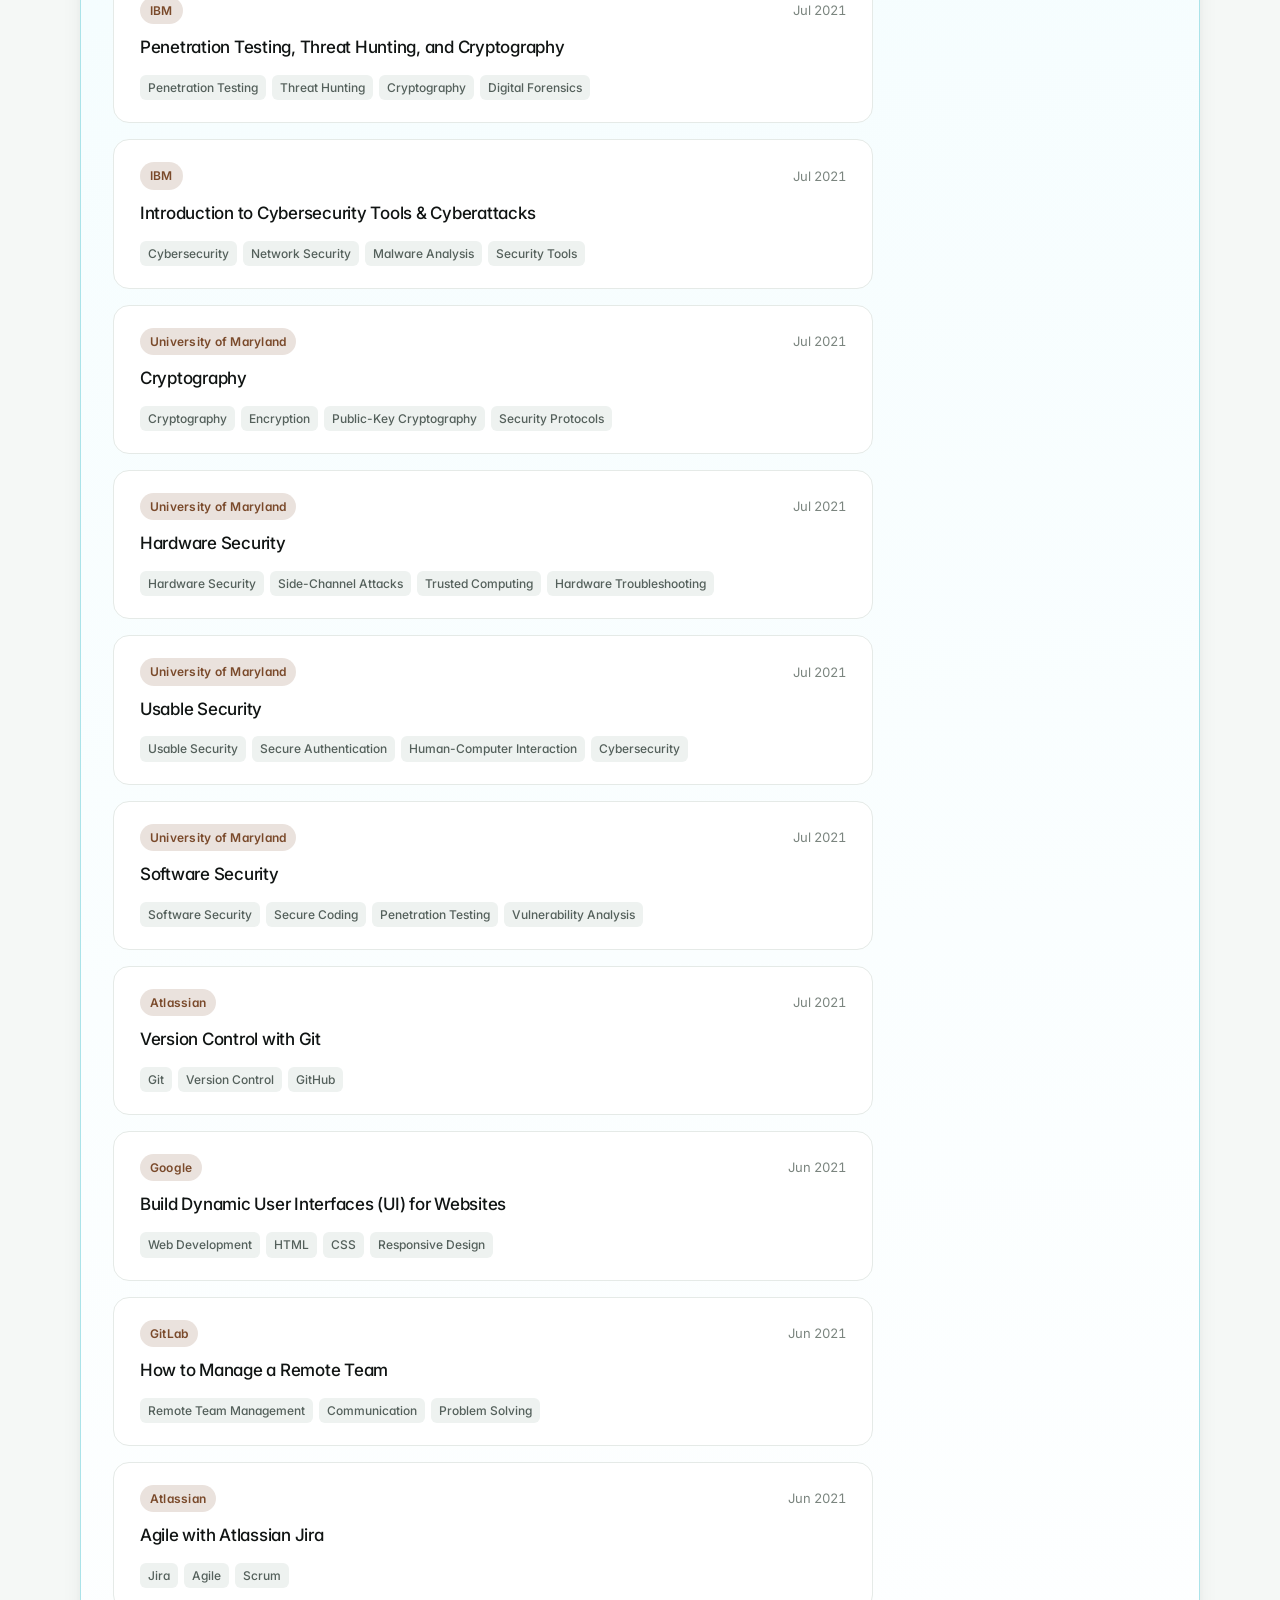
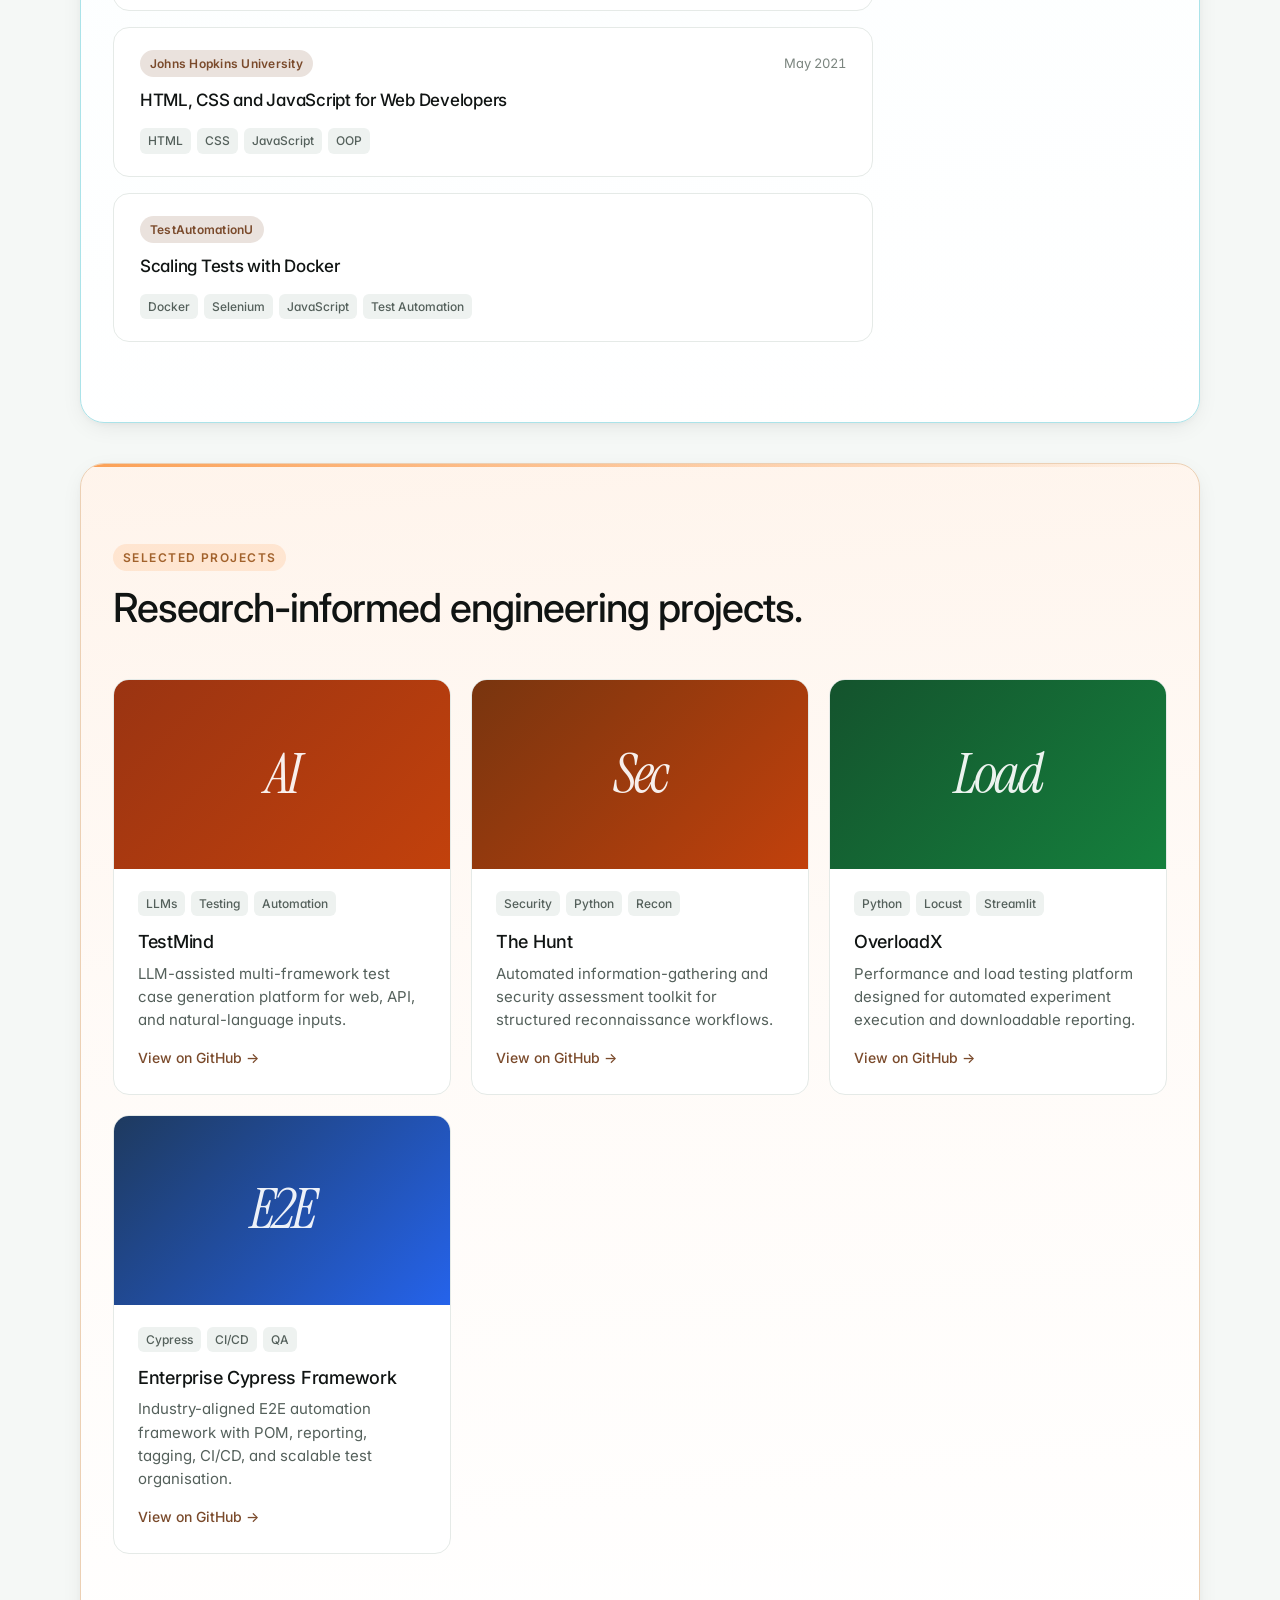
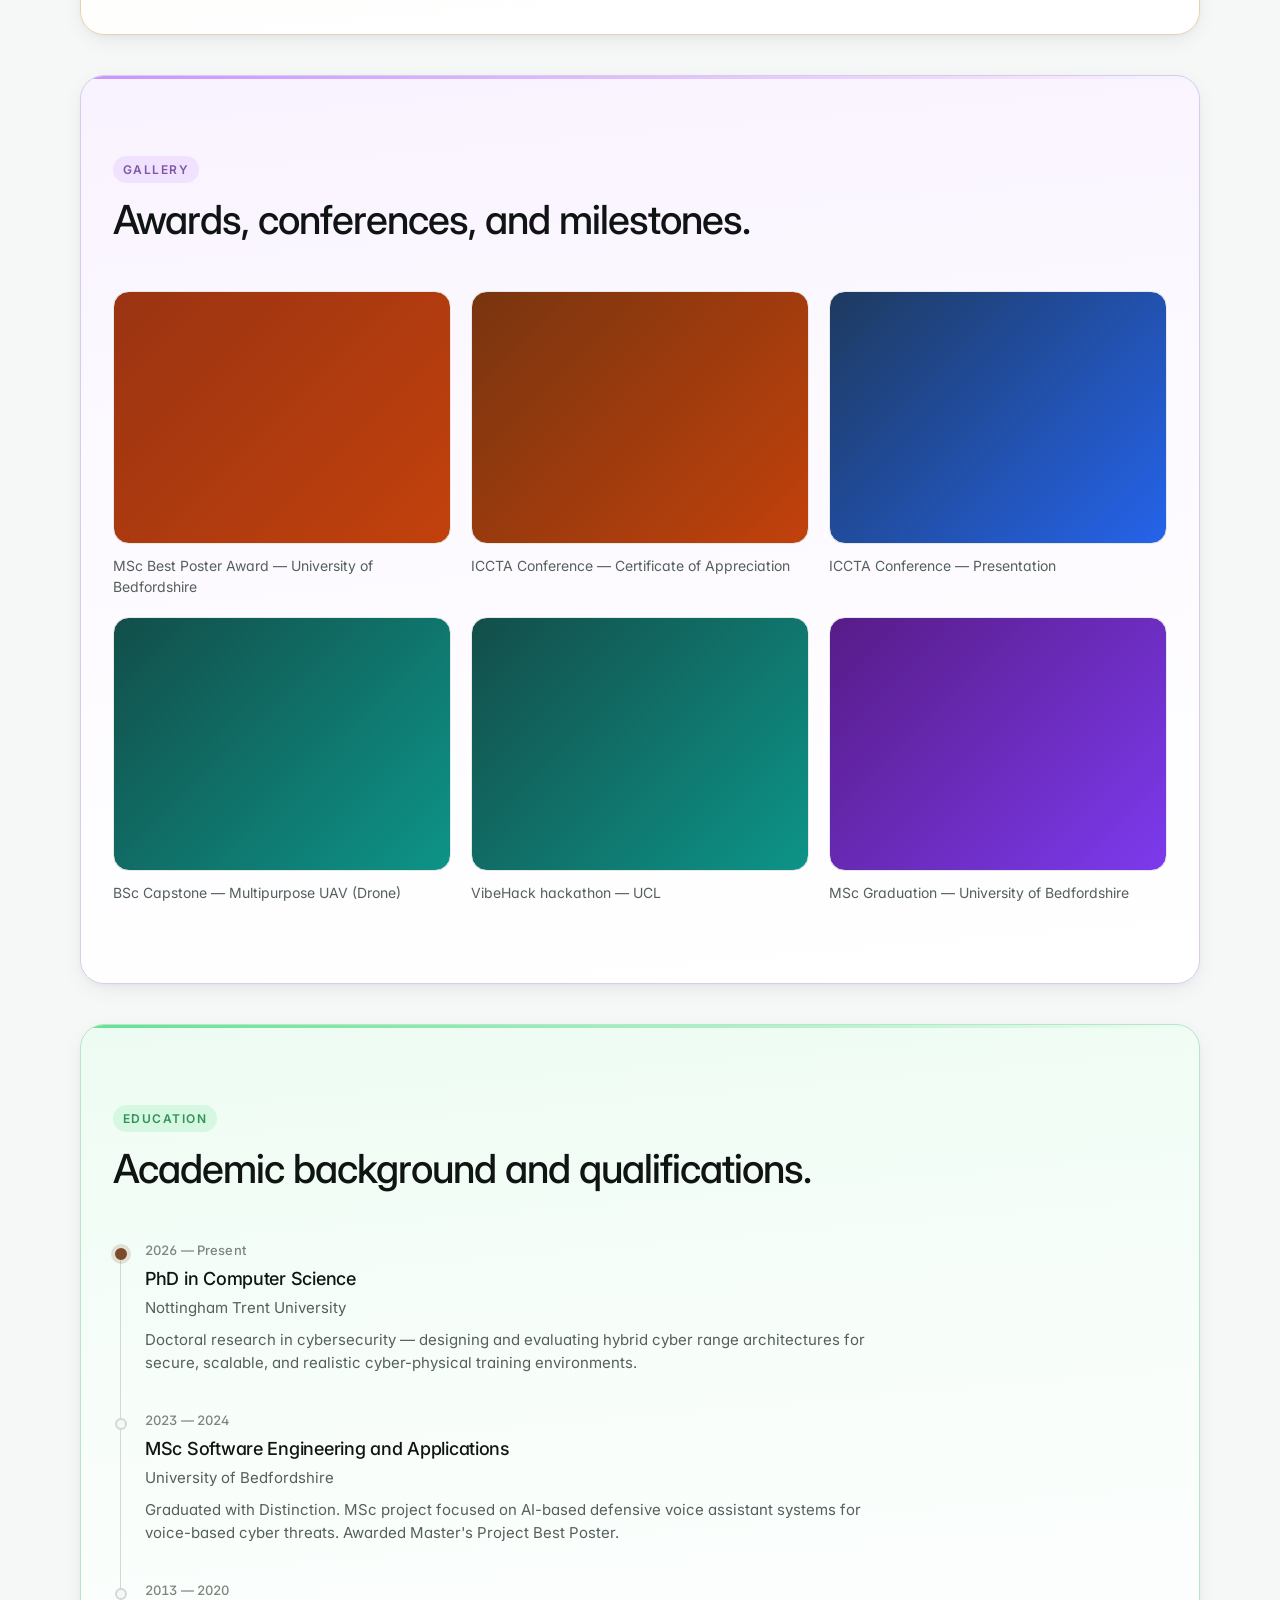
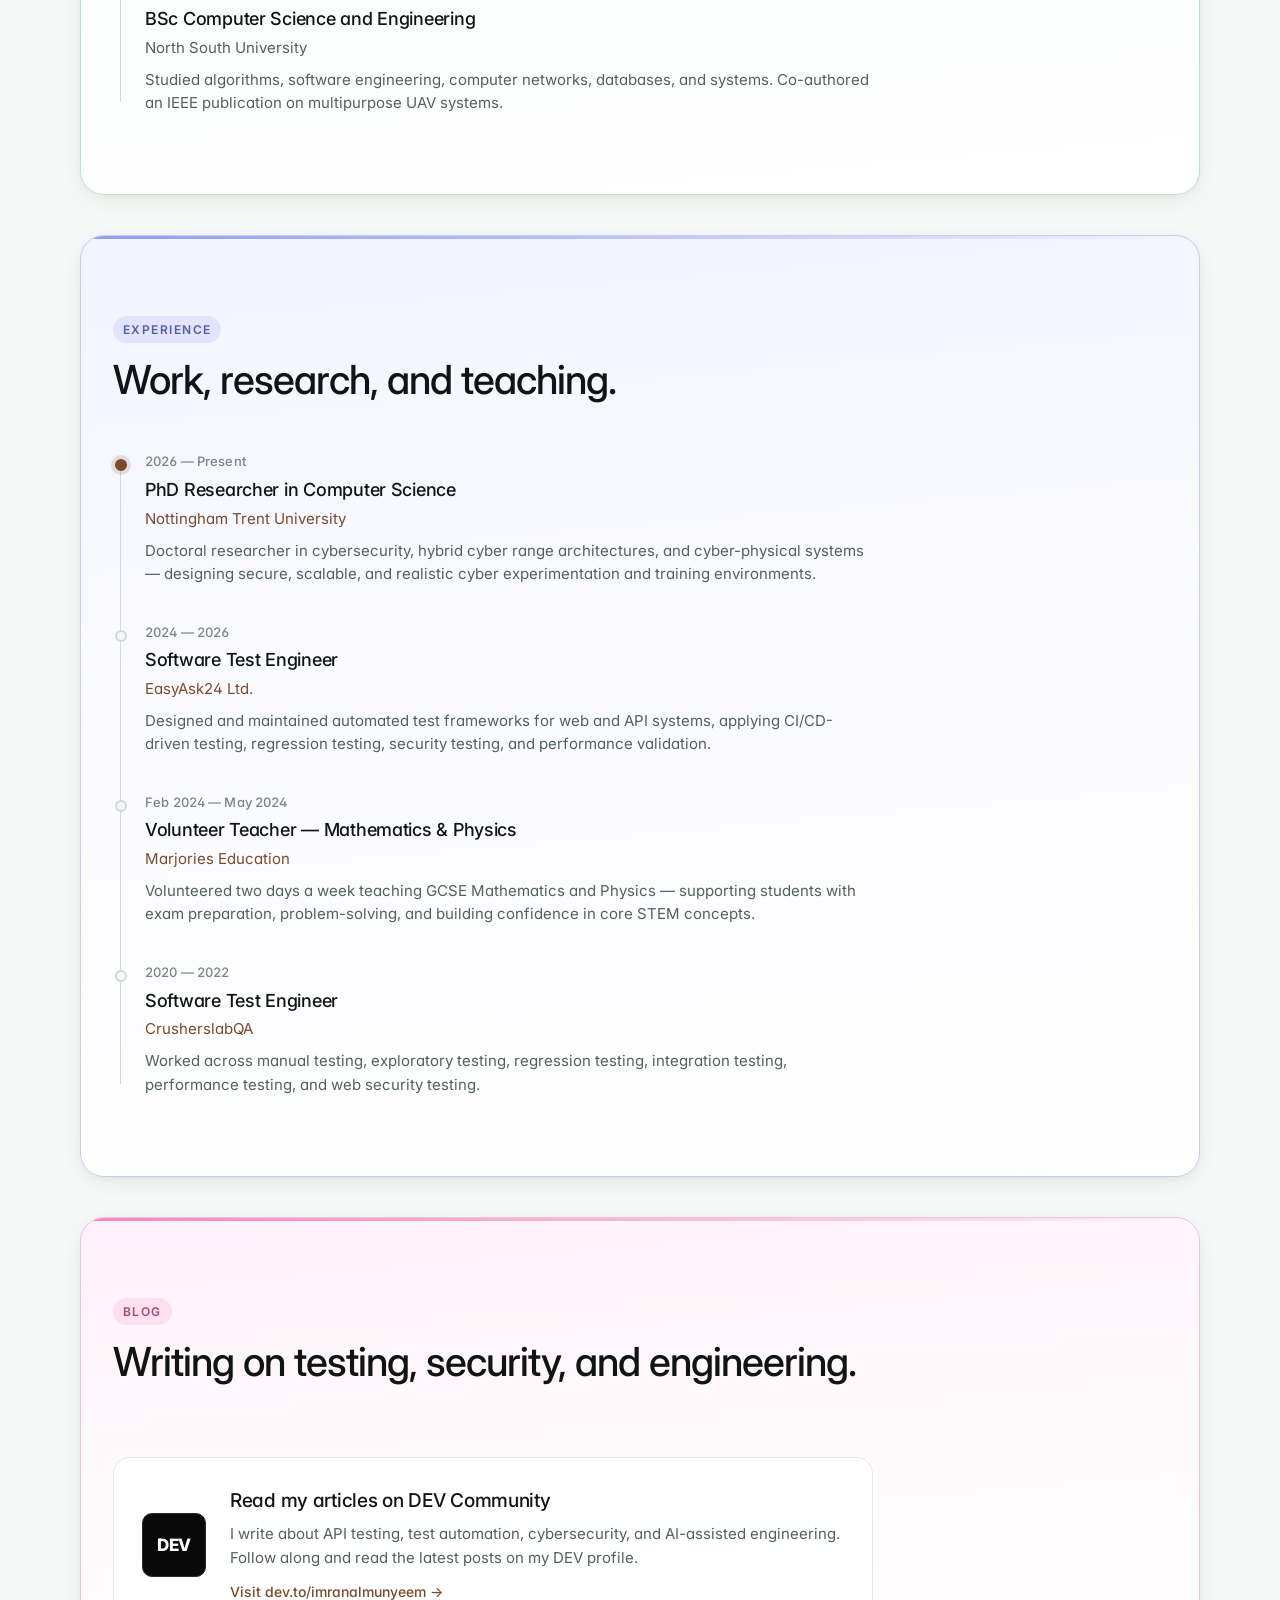
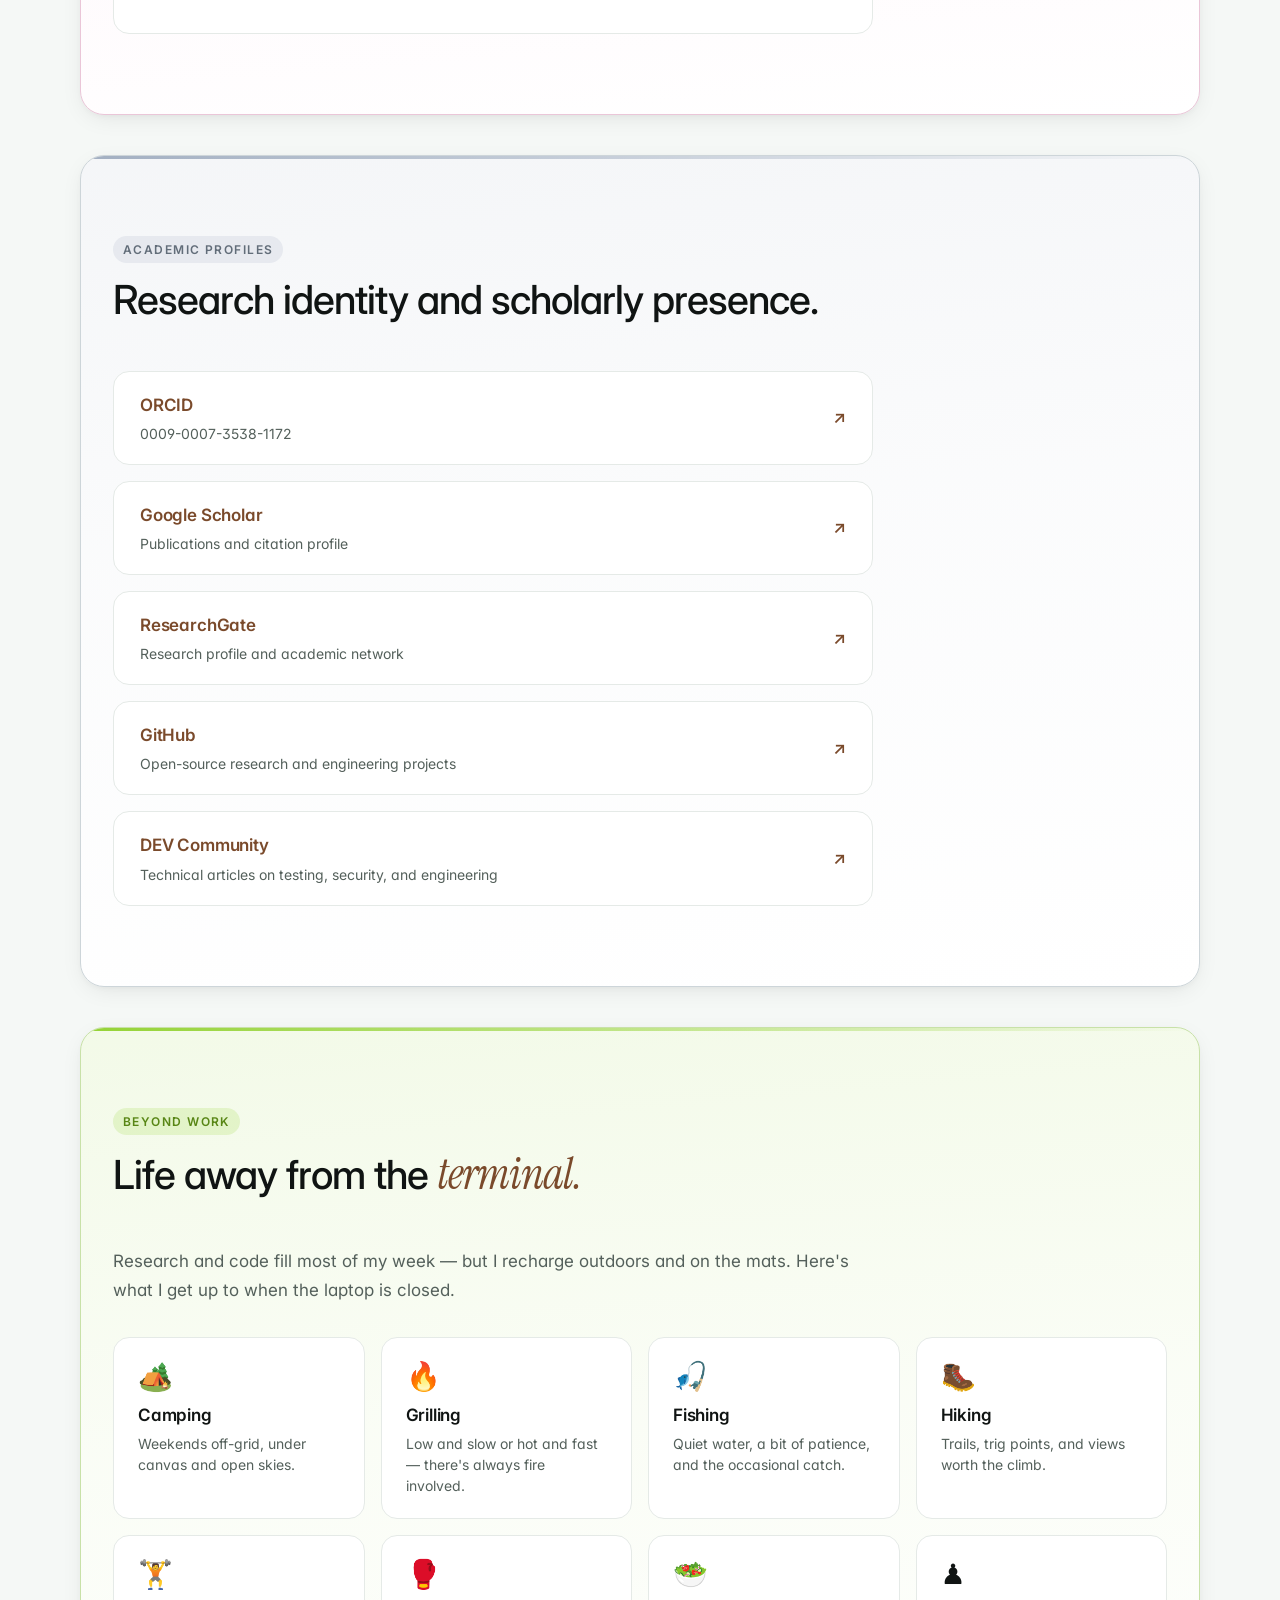
==== commit 15256ea5: "Update index.html" ====
--- a/index.html
+++ b/index.html
@@ -46,7 +46,7 @@
     })();
   </script>
 
-  <link rel="stylesheet" href="styles.css?v=18">
+  <link rel="stylesheet" href="styles.css?v=20">
 
   <script type="application/ld+json">
   {
@@ -880,7 +880,7 @@
     <section class="section" id="experience">
       <div class="section-head">
         <p class="section-label">Experience</p>
-        <h2 class="section-title">Professional work experience.</h2>
+        <h2 class="section-title">Work, research, and teaching.</h2>
       </div>
 
       <ol class="timeline">
@@ -888,9 +888,8 @@
           <div class="timeline-marker"></div>
           <div class="timeline-content">
             <p class="timeline-when">2026 — Present</p>
-            <h3 class="timeline-role">PhD Researcher in Computer Science</h3>
-            <p class="timeline-org">Nottingham Trent University</p>
-            <p class="timeline-desc">Salaried doctoral researcher in cybersecurity, hybrid cyber range architectures, and cyber-physical systems — designing secure, scalable, and realistic cyber experimentation and training environments.</p>
+            <h3 class="timeline-role">PhD Researcher in Computer Science</h3>            <p class="timeline-org"><a href="https://www.ntu.ac.uk/" target="_blank" rel="noopener">Nottingham Trent University</a></p>
+            <p class="timeline-desc">Doctoral researcher in cybersecurity, hybrid cyber range architectures, and cyber-physical systems — designing secure, scalable, and realistic cyber experimentation and training environments.</p>
           </div>
         </li>
 
@@ -901,6 +900,16 @@
             <h3 class="timeline-role">Software Test Engineer</h3>
             <p class="timeline-org"><a href="https://www.easyask24.com/" target="_blank" rel="noopener">EasyAsk24 Ltd.</a></p>
             <p class="timeline-desc">Designed and maintained automated test frameworks for web and API systems, applying CI/CD-driven testing, regression testing, security testing, and performance validation.</p>
+          </div>
+        </li>
+
+        <li class="timeline-item">
+          <div class="timeline-marker"></div>
+          <div class="timeline-content">
+            <p class="timeline-when">Feb 2024 — May 2024</p>
+            <h3 class="timeline-role">Volunteer Teacher — Mathematics &amp; Physics</h3>
+            <p class="timeline-org"><a href="https://www.marjorieseducation.co.uk/" target="_blank" rel="noopener">Marjories Education</a></p>
+            <p class="timeline-desc">Volunteered two days a week teaching GCSE Mathematics and Physics — supporting students with exam preparation, problem-solving, and building confidence in core STEM concepts.</p>
           </div>
         </li>
 
@@ -1058,9 +1067,12 @@
         <p class="contact-lead">
           I am open to academic collaboration, research discussions, conference opportunities, open-source projects, and industry conversations around cybersecurity, software testing, and security automation.
         </p>
+        <p class="contact-email">
+          Prefer email? Reach me directly at <a href="mailto:hello@imranalmunyeem.com">hello@imranalmunyeem.com</a>.
+        </p>
 
         <form id="contact-form" class="contact-form" action="https://api.web3forms.com/submit" method="POST">
-          <!-- Get your free access key at https://web3forms.com (enter munyeem.swe@gmail.com) and paste it below -->
+          <!-- Web3Forms delivers submissions to the email registered with this access key. To receive them at hello@imranalmunyeem.com, set that as the inbox in your Web3Forms account. -->
           <input type="hidden" name="access_key" value="7e993692-2f43-44cc-9460-cc64744705f4">
           <input type="hidden" name="subject" value="New message from your portfolio website">
           <input type="hidden" name="from_name" value="Portfolio Contact Form">
@@ -1090,7 +1102,7 @@
         </form>
 
         <div class="contact-actions">
-          <a href="#contact-form" class="btn btn-primary">
+          <a href="mailto:hello@imranalmunyeem.com" class="btn btn-primary">
             Email me
             <svg width="16" height="16" viewBox="0 0 24 24" fill="none" stroke="currentColor" stroke-width="2" stroke-linecap="round" stroke-linejoin="round"><path d="M7 17L17 7M17 7H8M17 7v9"/></svg>
           </a>
--- a/styles.css
+++ b/styles.css
@@ -1720,6 +1720,23 @@
   color: var(--fg-muted);
   max-width: 52ch;
   margin: 0 auto 2rem;
+}
+
+.contact-email {
+  font-size: 0.9375rem;
+  color: var(--fg-muted);
+  margin: -1rem auto 2rem;
+}
+
+.contact-email a {
+  color: var(--accent);
+  font-weight: 500;
+  border-bottom: 1px solid color-mix(in srgb, var(--accent) 40%, transparent);
+  transition: border-color 0.2s ease;
+}
+
+.contact-email a:hover {
+  border-bottom-color: var(--accent);
 }
 
 .contact-form {
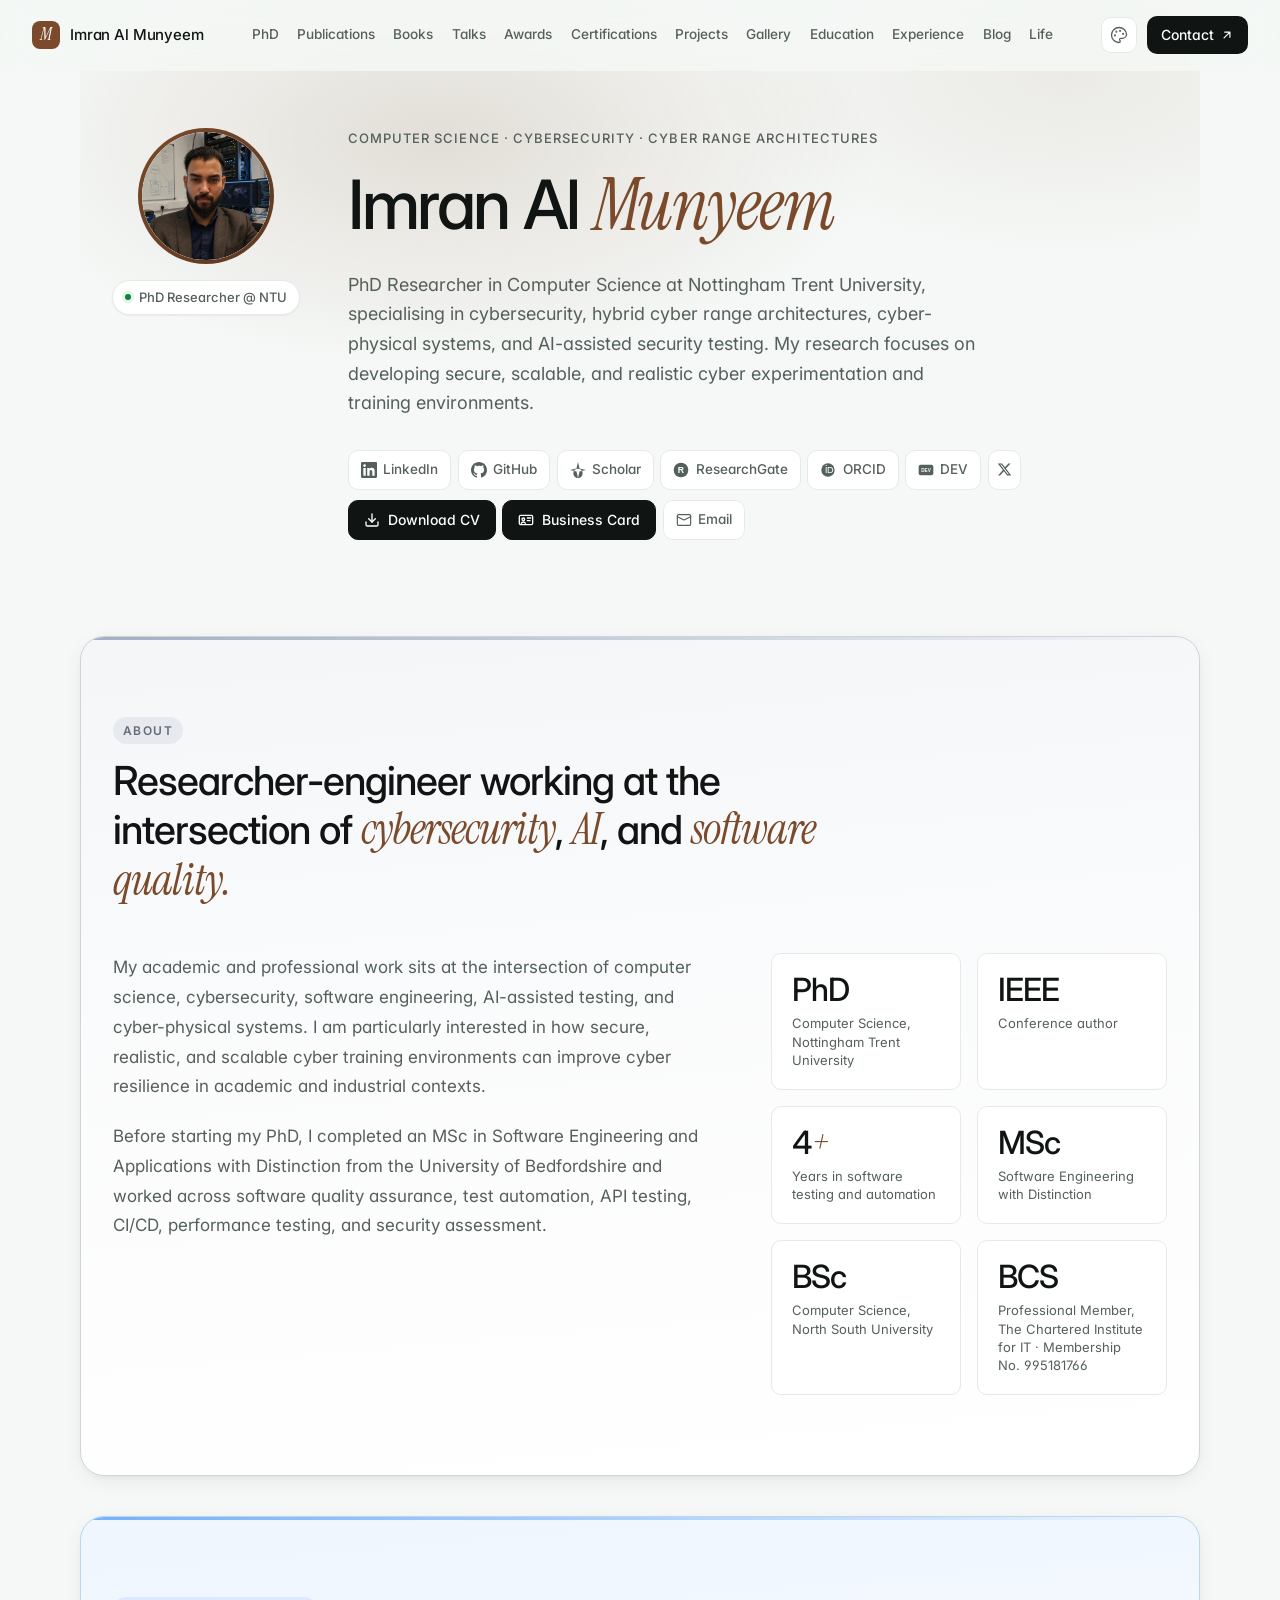
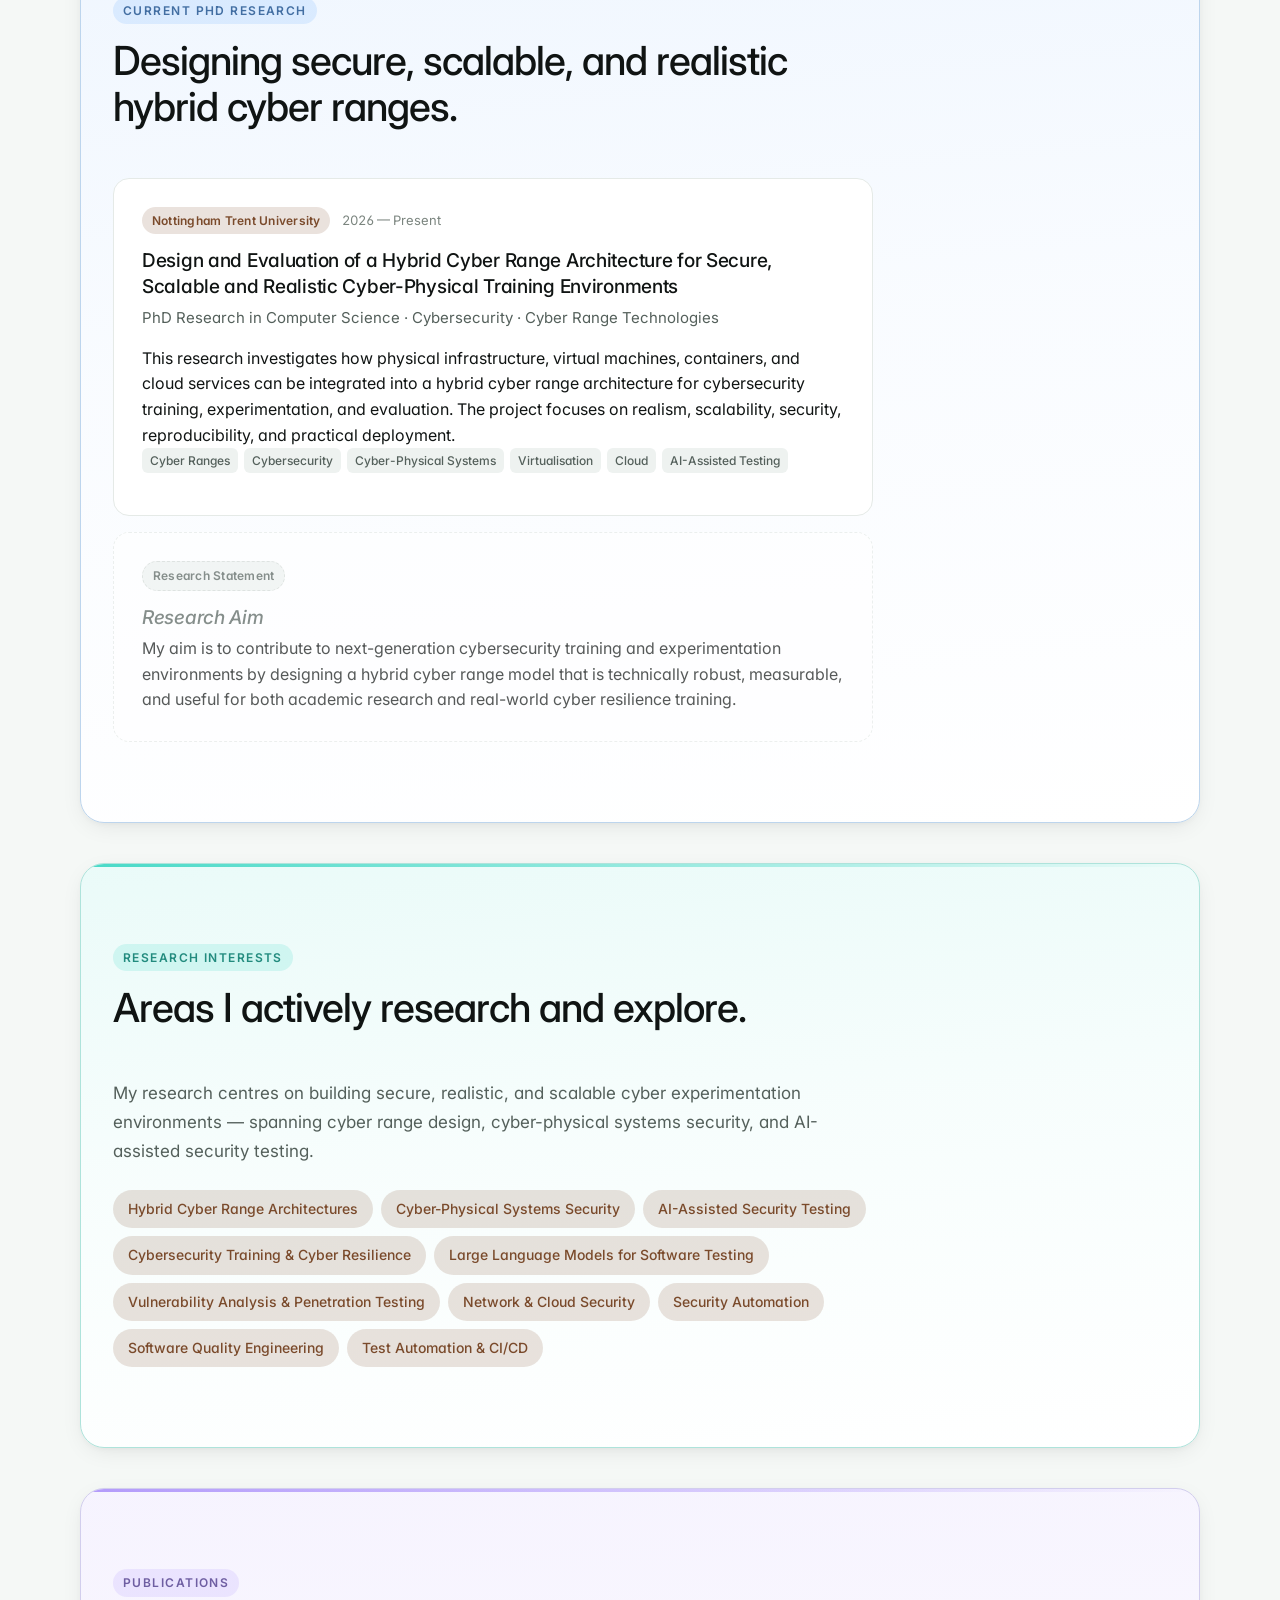
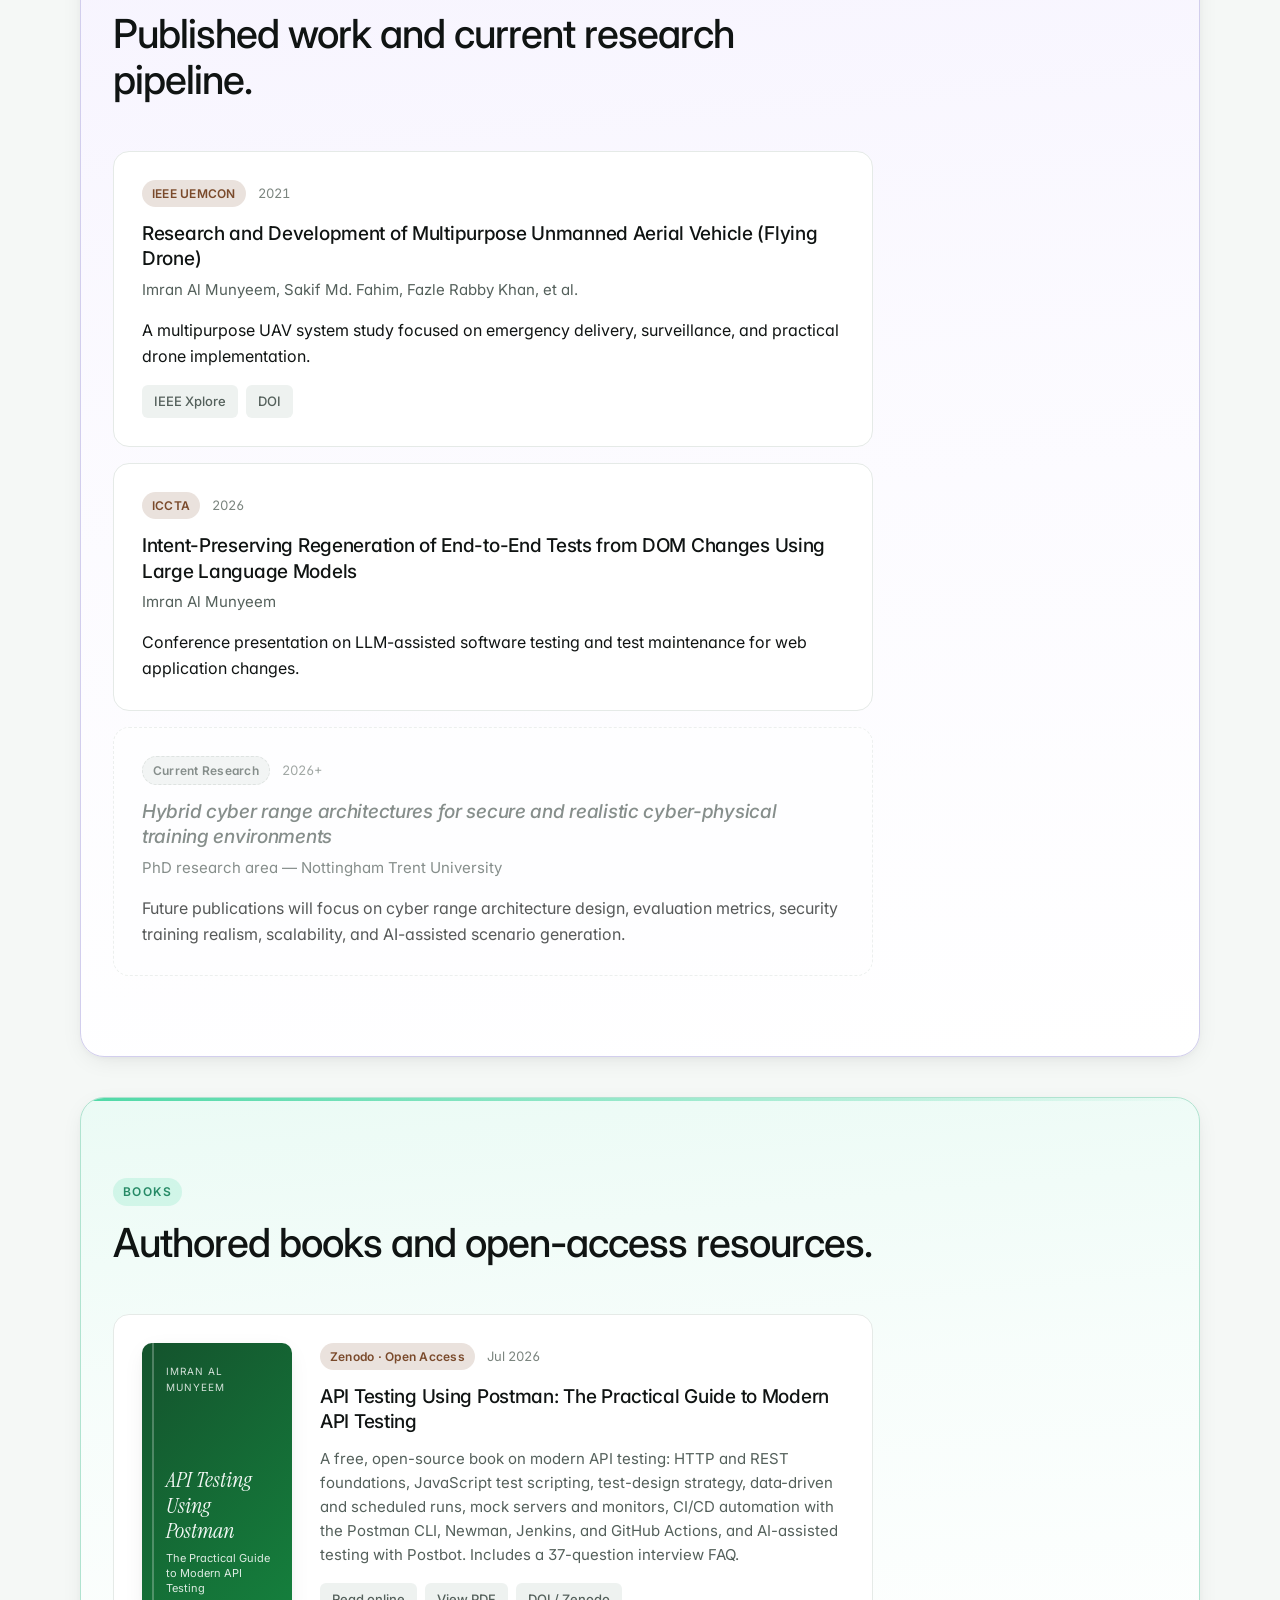
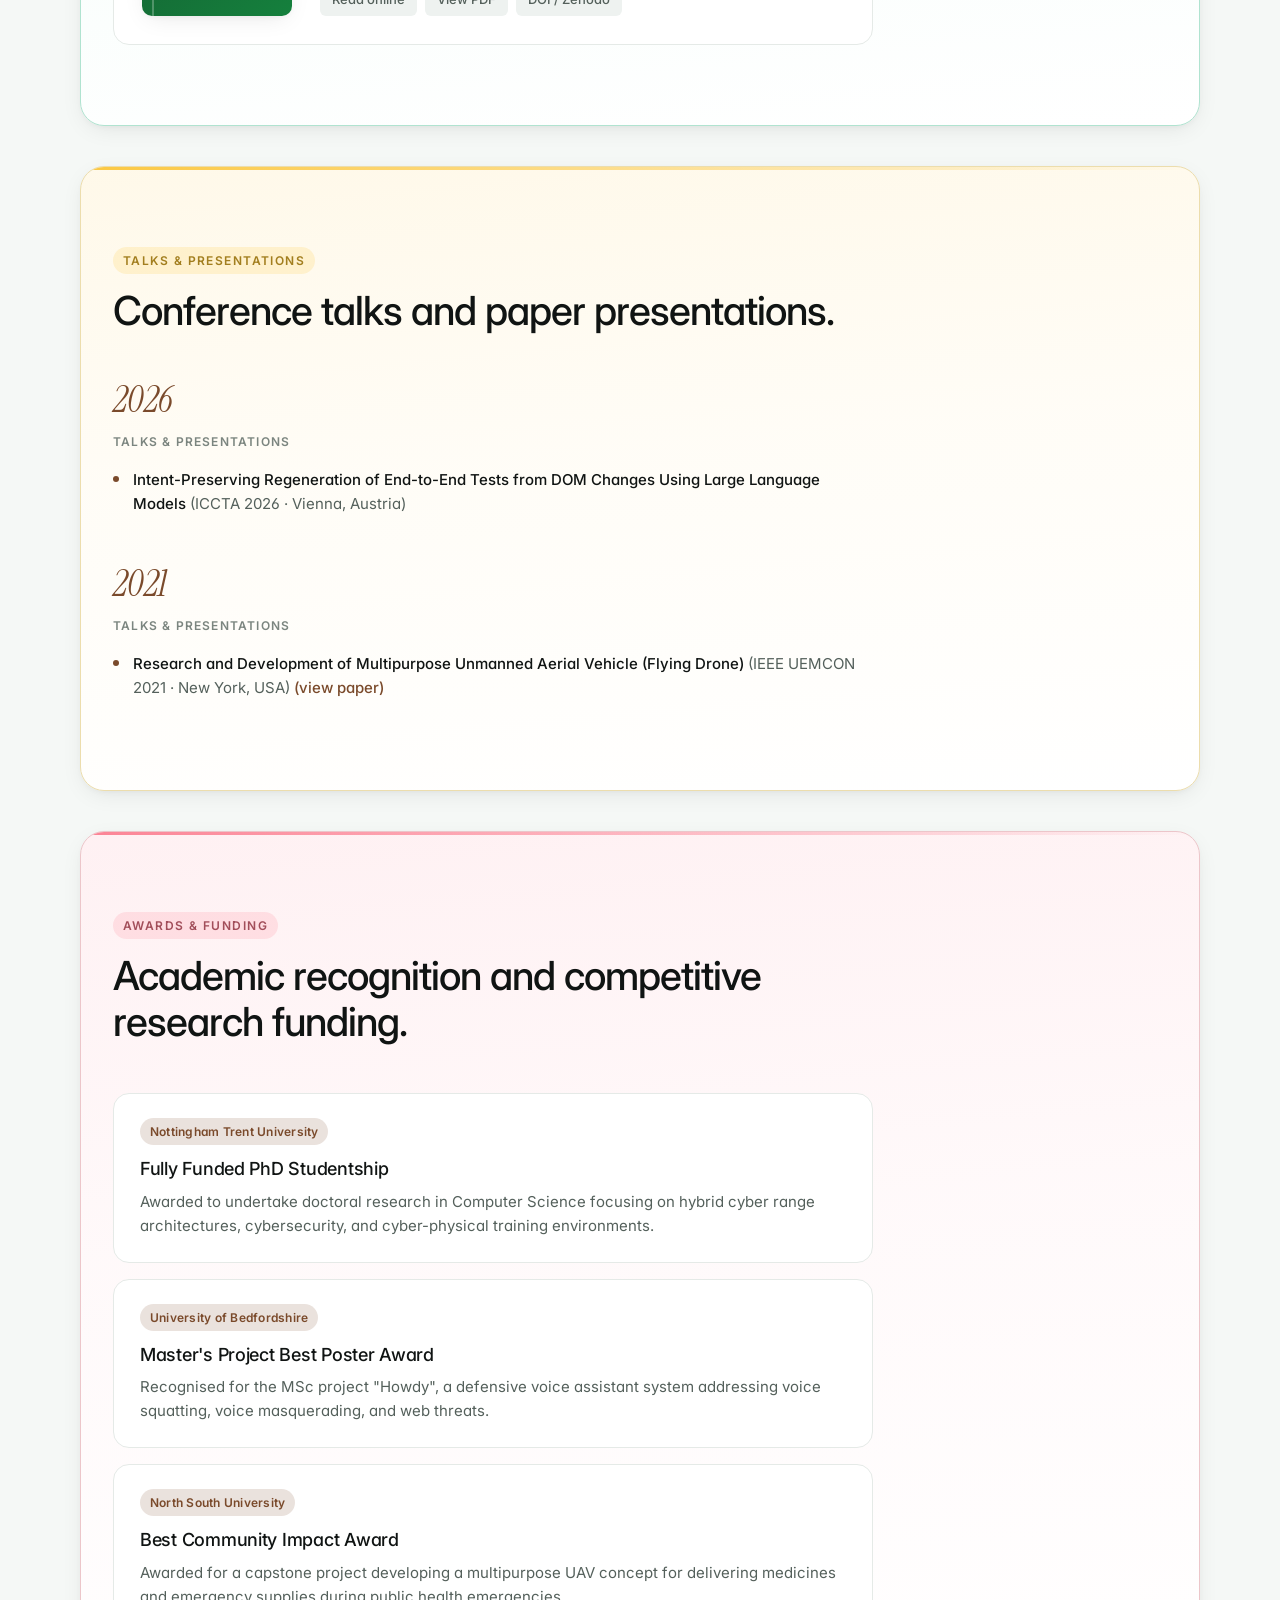
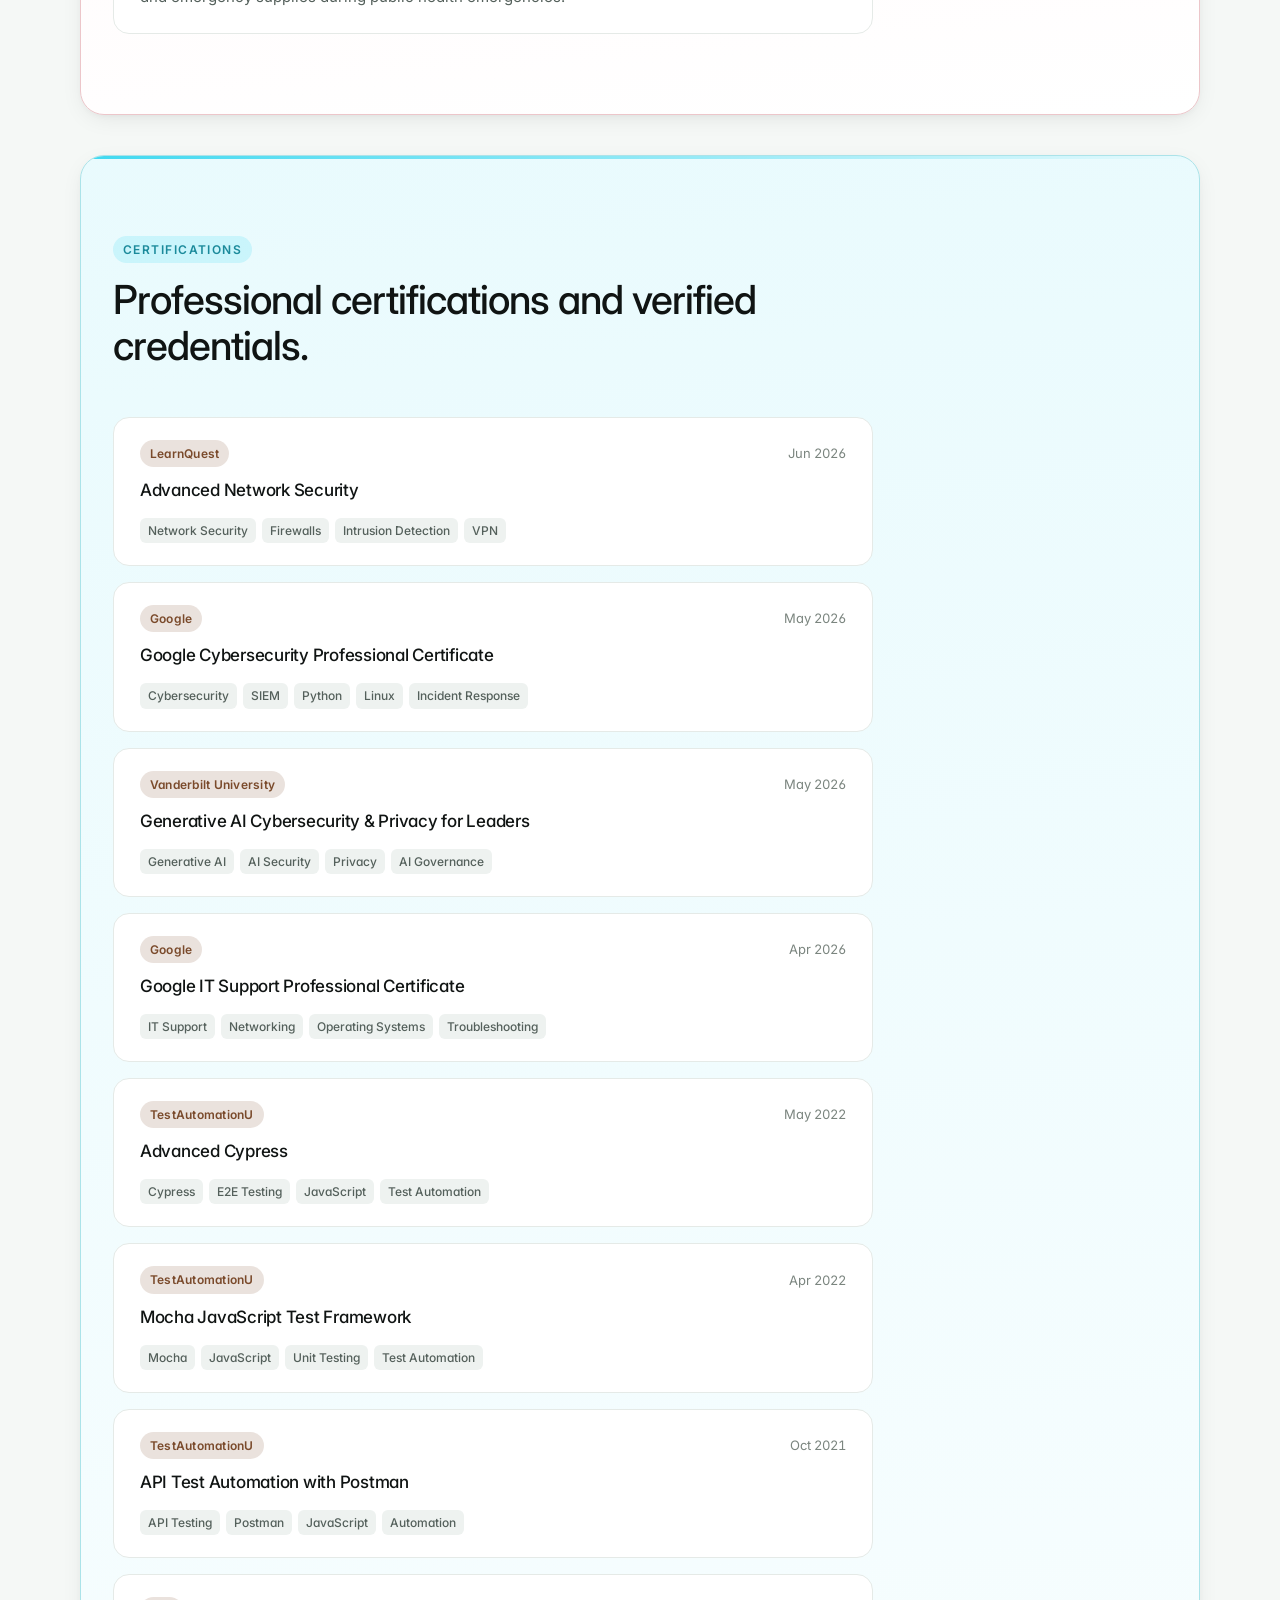
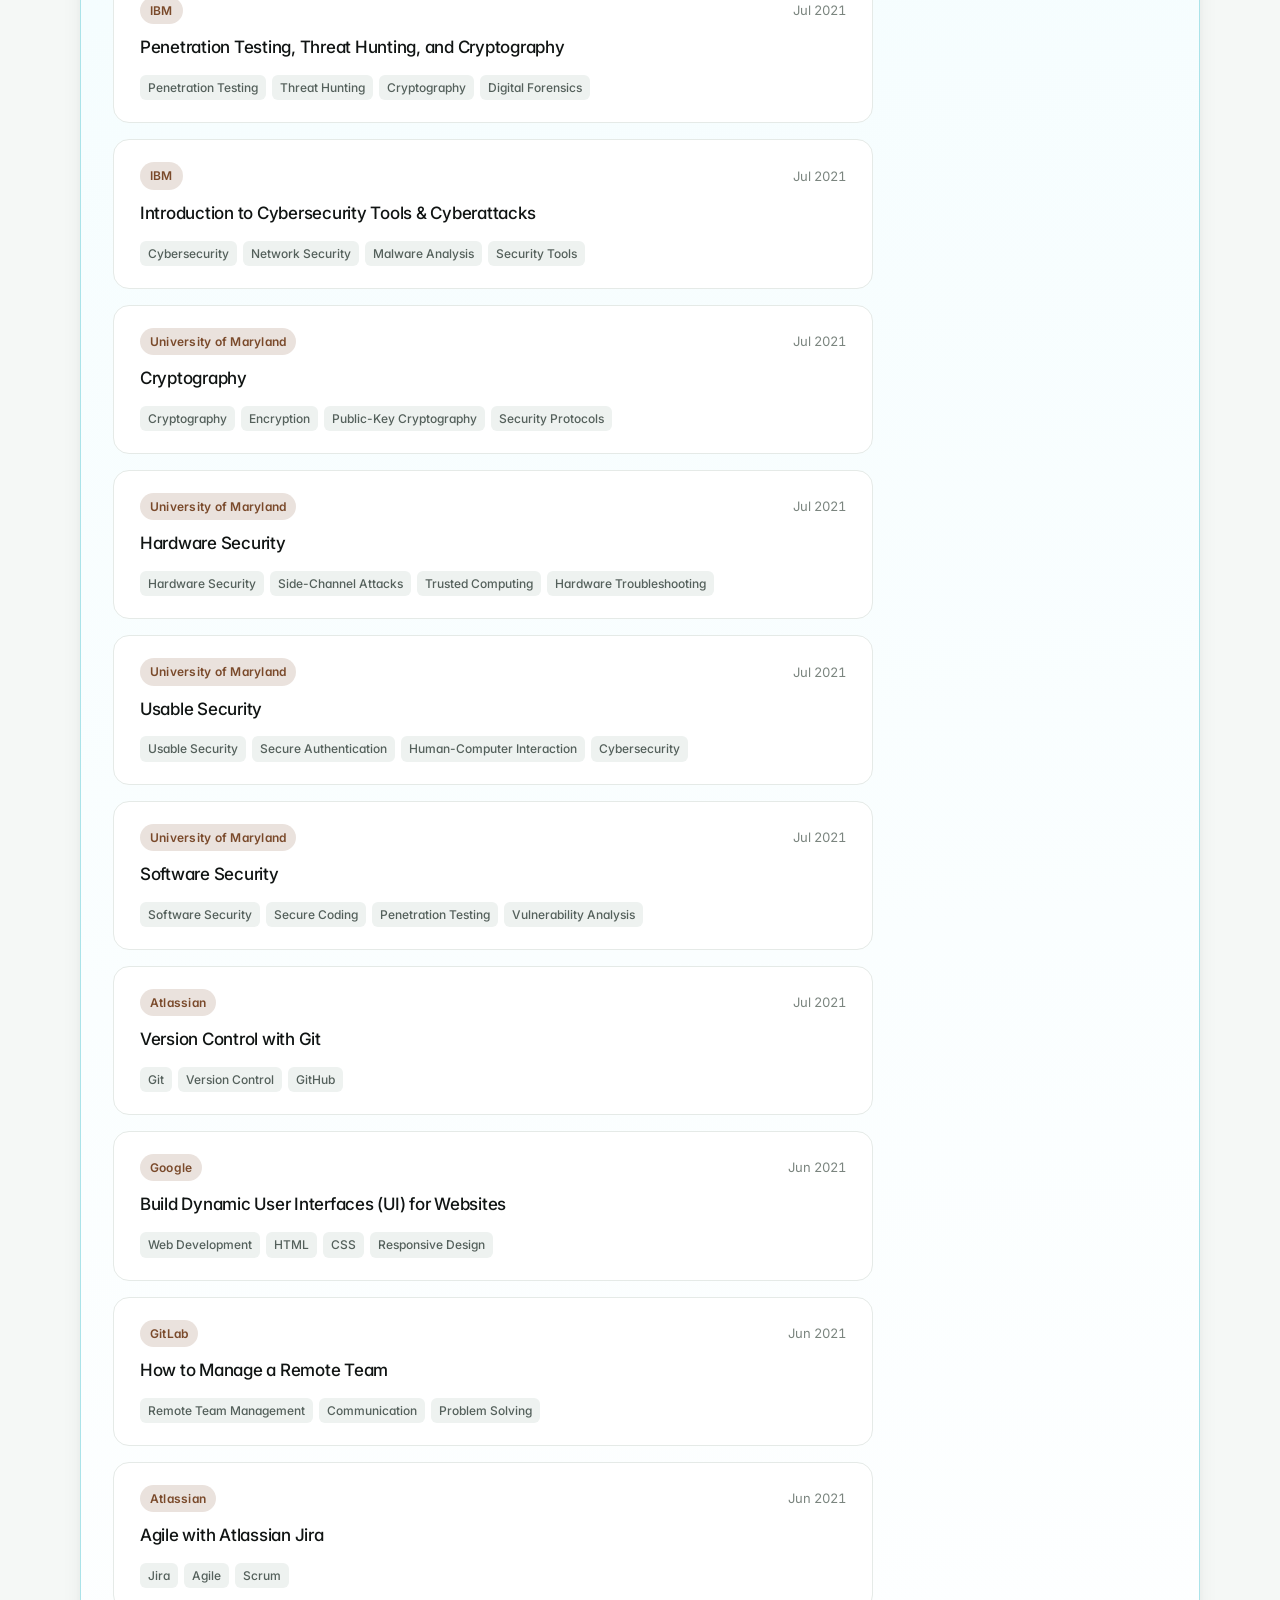
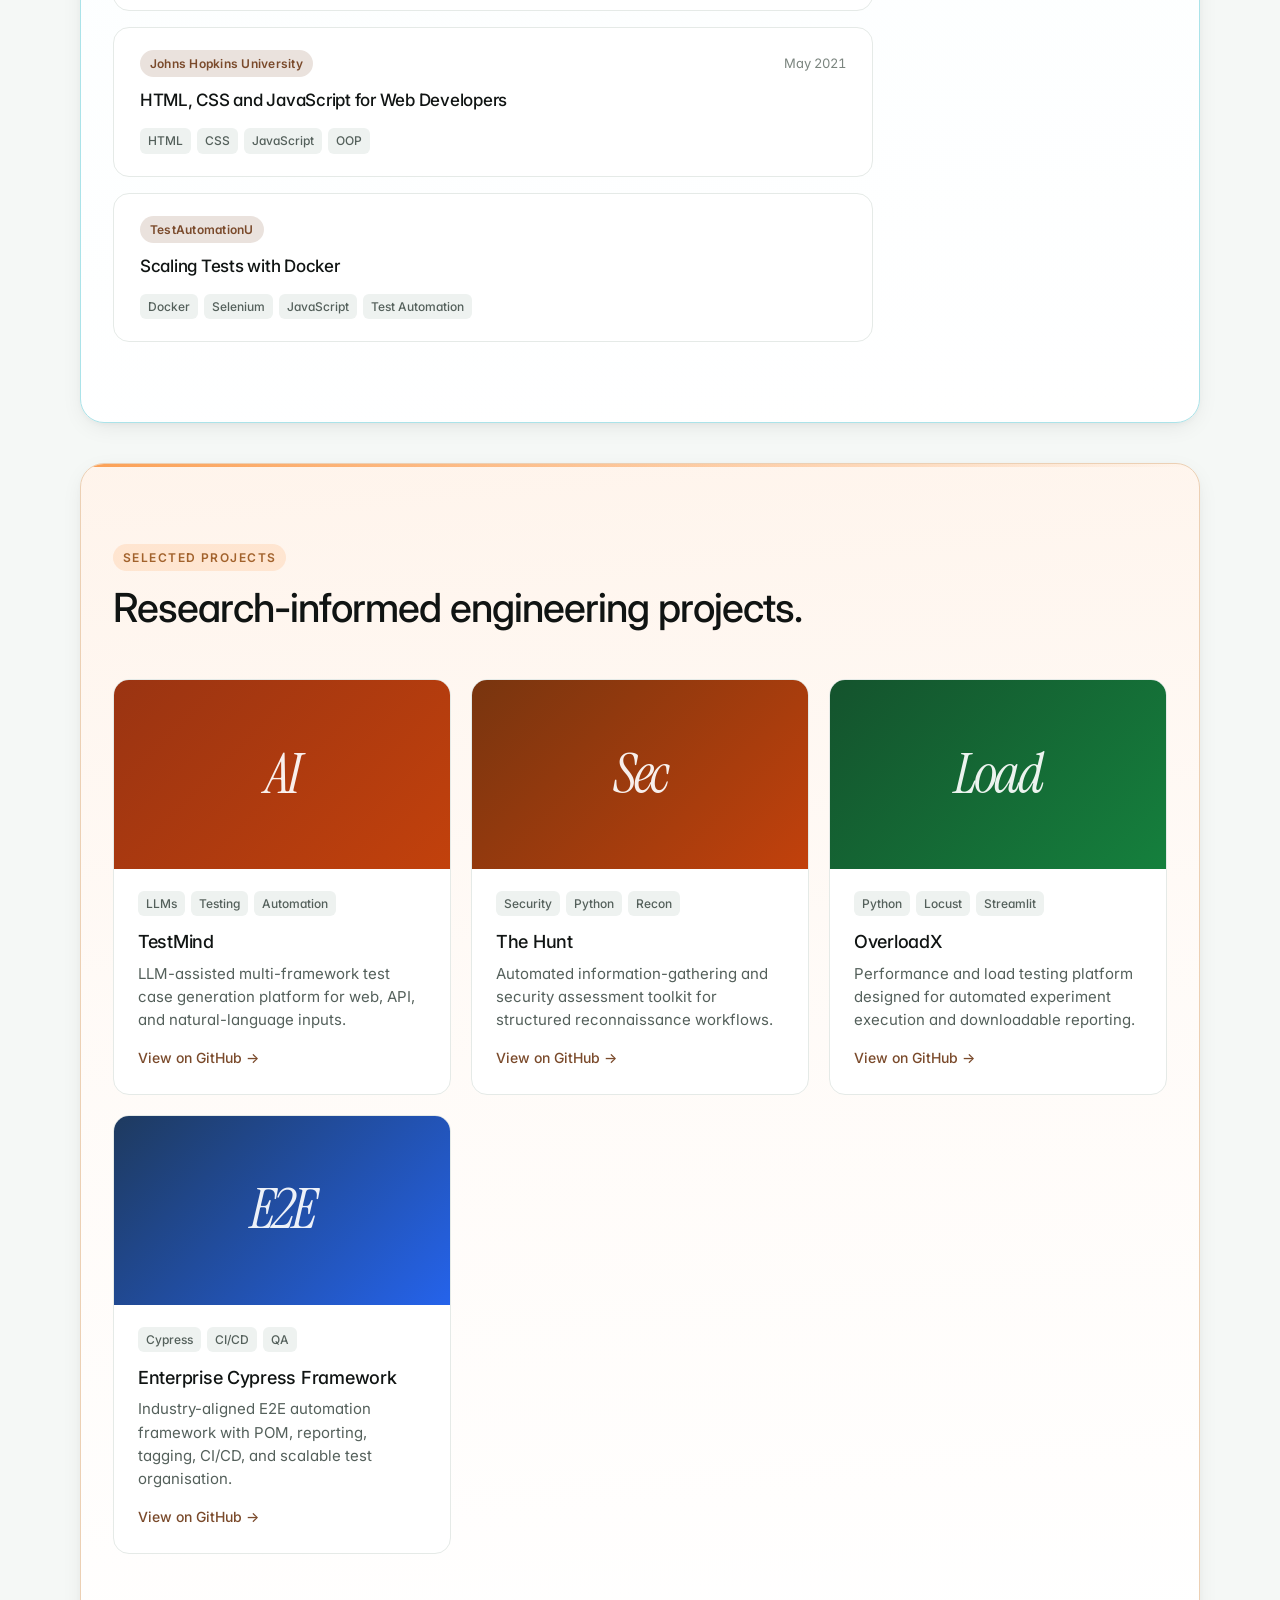
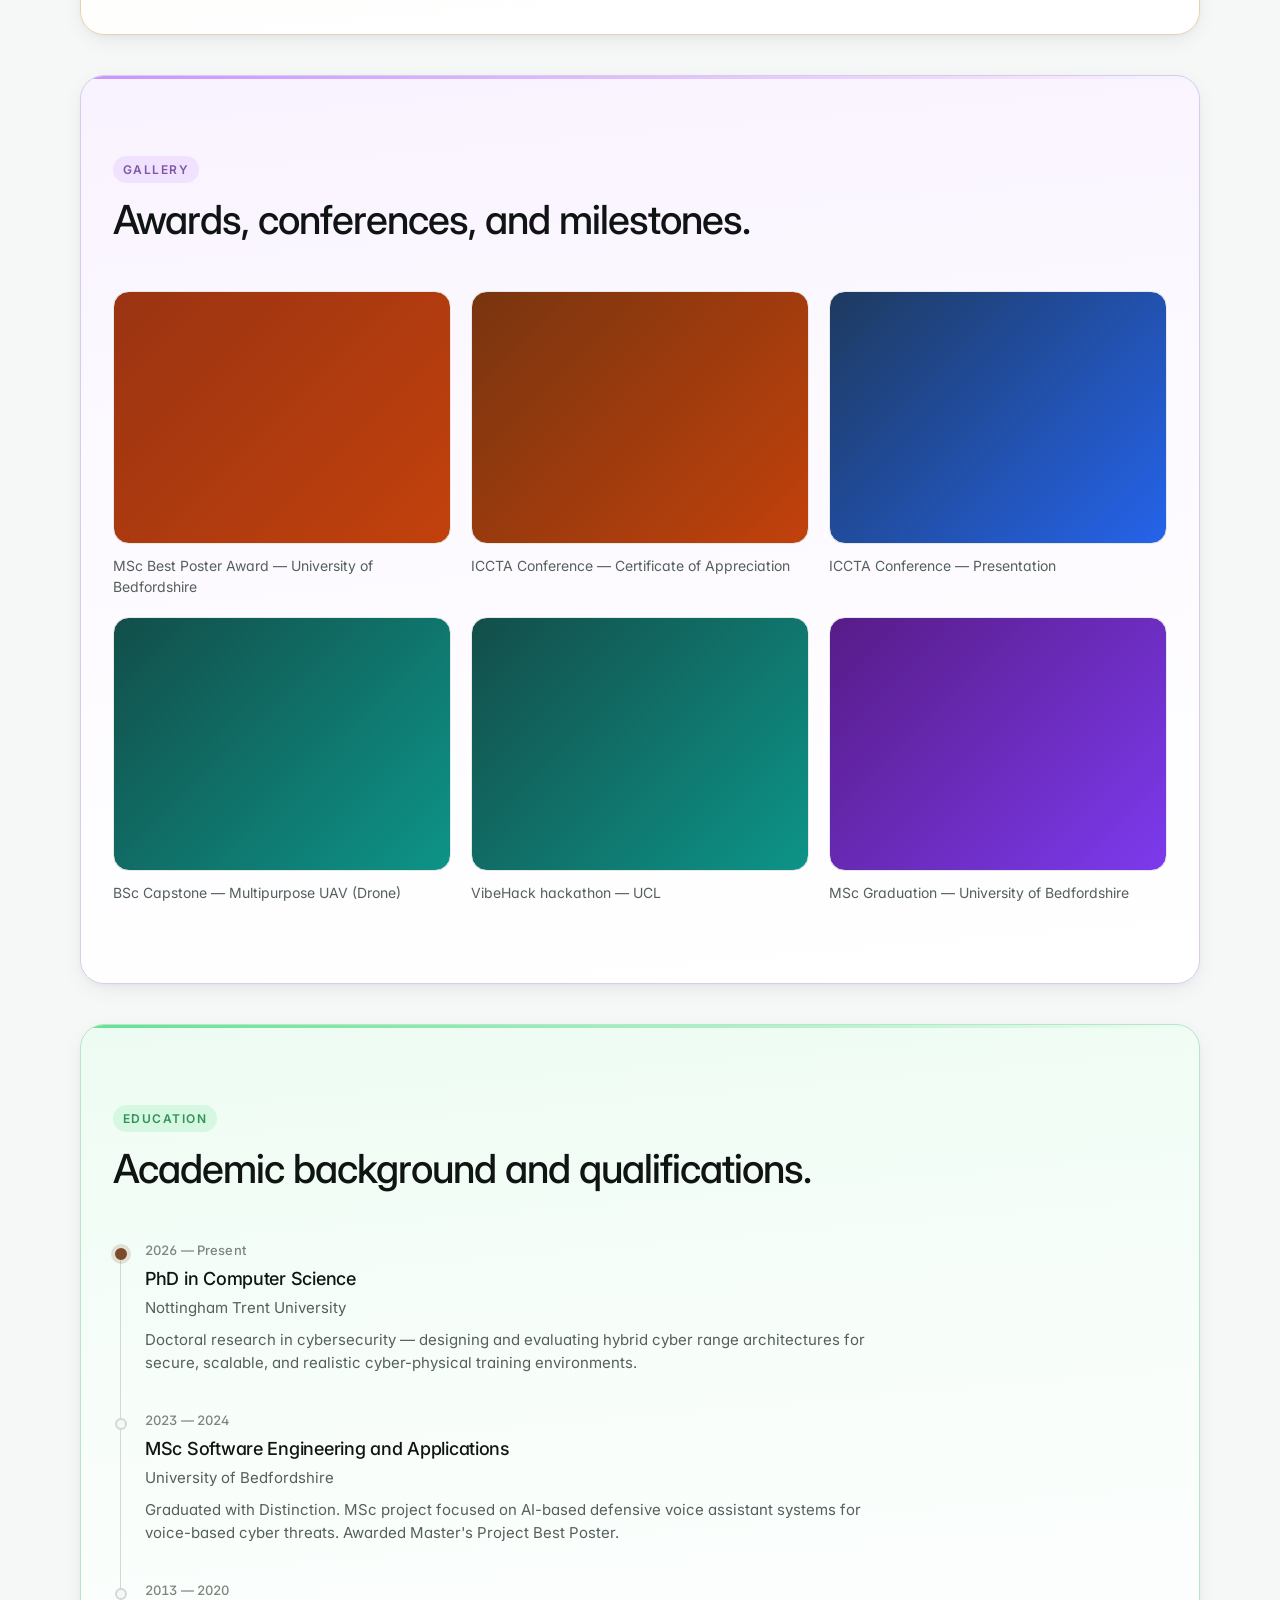
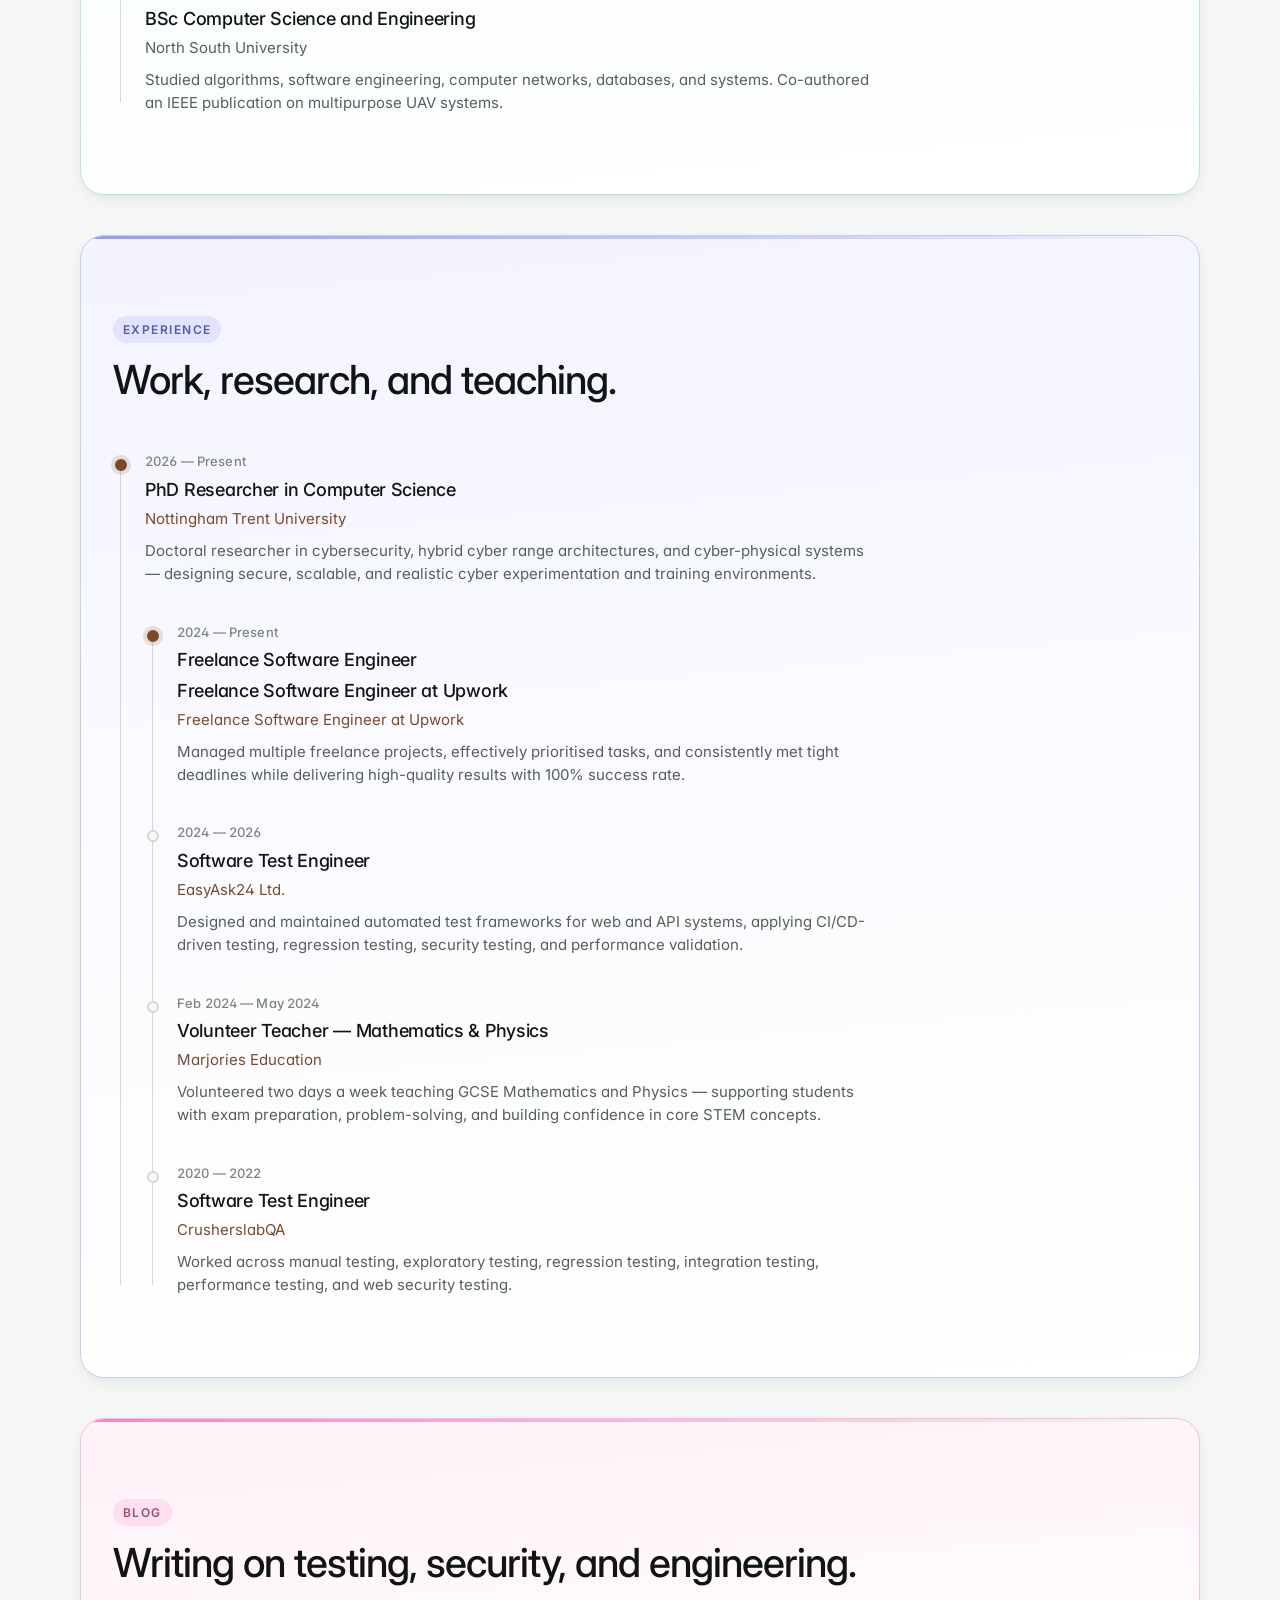
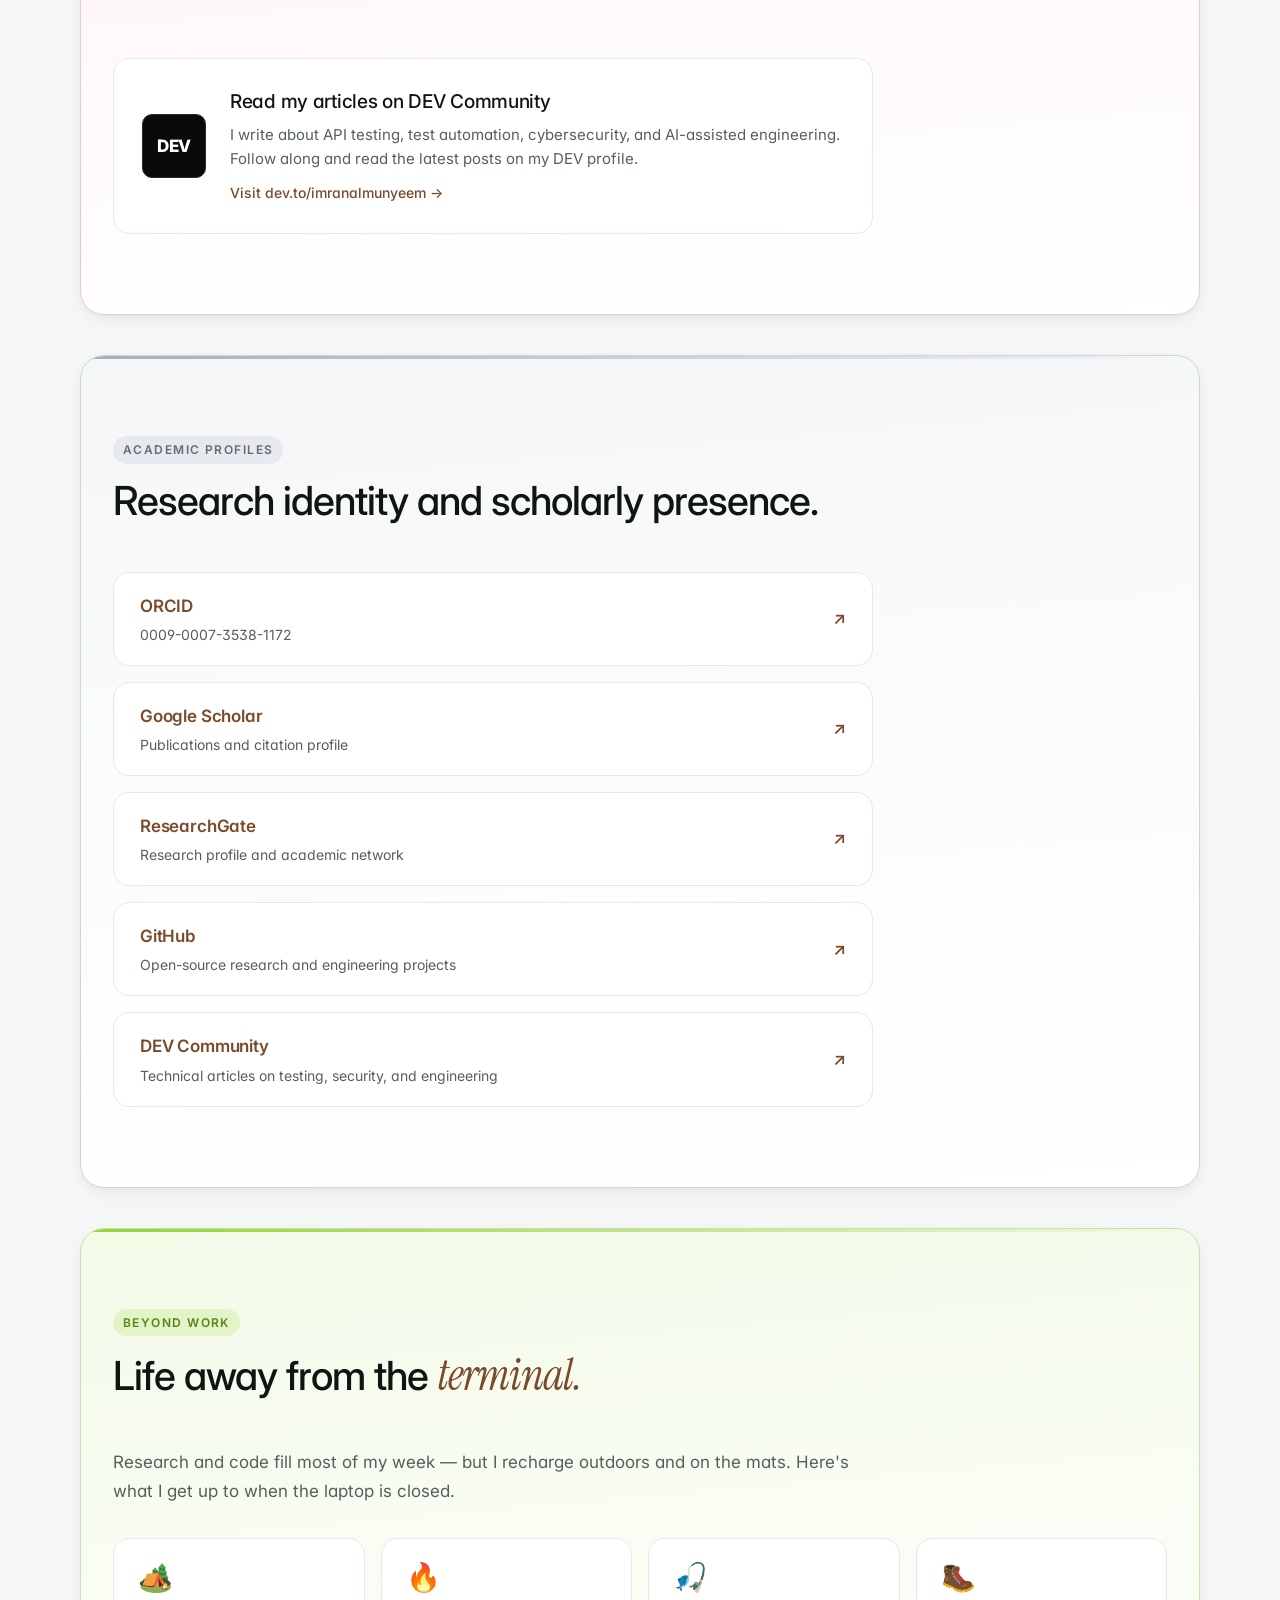
==== commit a78ce0e4: "Update index.html" ====
--- a/index.html
+++ b/index.html
@@ -214,7 +214,7 @@
             </div>
 
             <div class="social-row">
-              <a href="https://drive.google.com/file/d/1HPV53WMpcphYSXeUqaOmOcscOz2iS2CY/view?usp=sharing" class="hero-cv" target="_blank" rel="noopener">
+              <a href="https://drive.google.com/file/d/1K9WyR4TBww2XyDUKNIa7MQmg8ZTeT7Ja/view?usp=sharing" class="hero-cv" target="_blank" rel="noopener">
                 <svg width="16" height="16" viewBox="0 0 24 24" fill="none" stroke="currentColor" stroke-width="2" stroke-linecap="round" stroke-linejoin="round"><path d="M21 15v4a2 2 0 0 1-2 2H5a2 2 0 0 1-2-2v-4"/><polyline points="7 10 12 15 17 10"/><line x1="12" y1="15" x2="12" y2="3"/></svg>
                 Download CV
               </a>
@@ -888,11 +888,22 @@
           <div class="timeline-marker"></div>
           <div class="timeline-content">
             <p class="timeline-when">2026 — Present</p>
-            <h3 class="timeline-role">PhD Researcher in Computer Science</h3>            <p class="timeline-org"><a href="https://www.ntu.ac.uk/" target="_blank" rel="noopener">Nottingham Trent University</a></p>
+            <h3 class="timeline-role">PhD Researcher in Computer Science</h3>  <p class="timeline-org"><a href="https://www.ntu.ac.uk/" target="_blank" rel="noopener">Nottingham Trent University</a></p>
             <p class="timeline-desc">Doctoral researcher in cybersecurity, hybrid cyber range architectures, and cyber-physical systems — designing secure, scalable, and realistic cyber experimentation and training environments.</p>
           </div>
         </li>
-
+      <ol class="timeline">
+        <li class="timeline-item current">
+          <div class="timeline-marker"></div>
+          <div class="timeline-content">
+            <p class="timeline-when">2024 — Present</p>
+            <h3 class="timeline-role">Freelance Software Engineer</h3>
+            <h3 class="timeline-role">Freelance Software Engineer at Upwork</h3>  <p class="timeline-org"><a href="https://www.upwork.com/freelancers/~01f394e8c433823753" target="_blank" rel="noopener">Freelance Software Engineer at Upwork</a></p>
+  
+            <p class="timeline-desc">Managed multiple freelance projects, effectively prioritised tasks, and consistently met tight deadlines
+while delivering high-quality results with 100% success rate.</p>
+          </div>
+        </li>
         <li class="timeline-item">
           <div class="timeline-marker"></div>
           <div class="timeline-content">
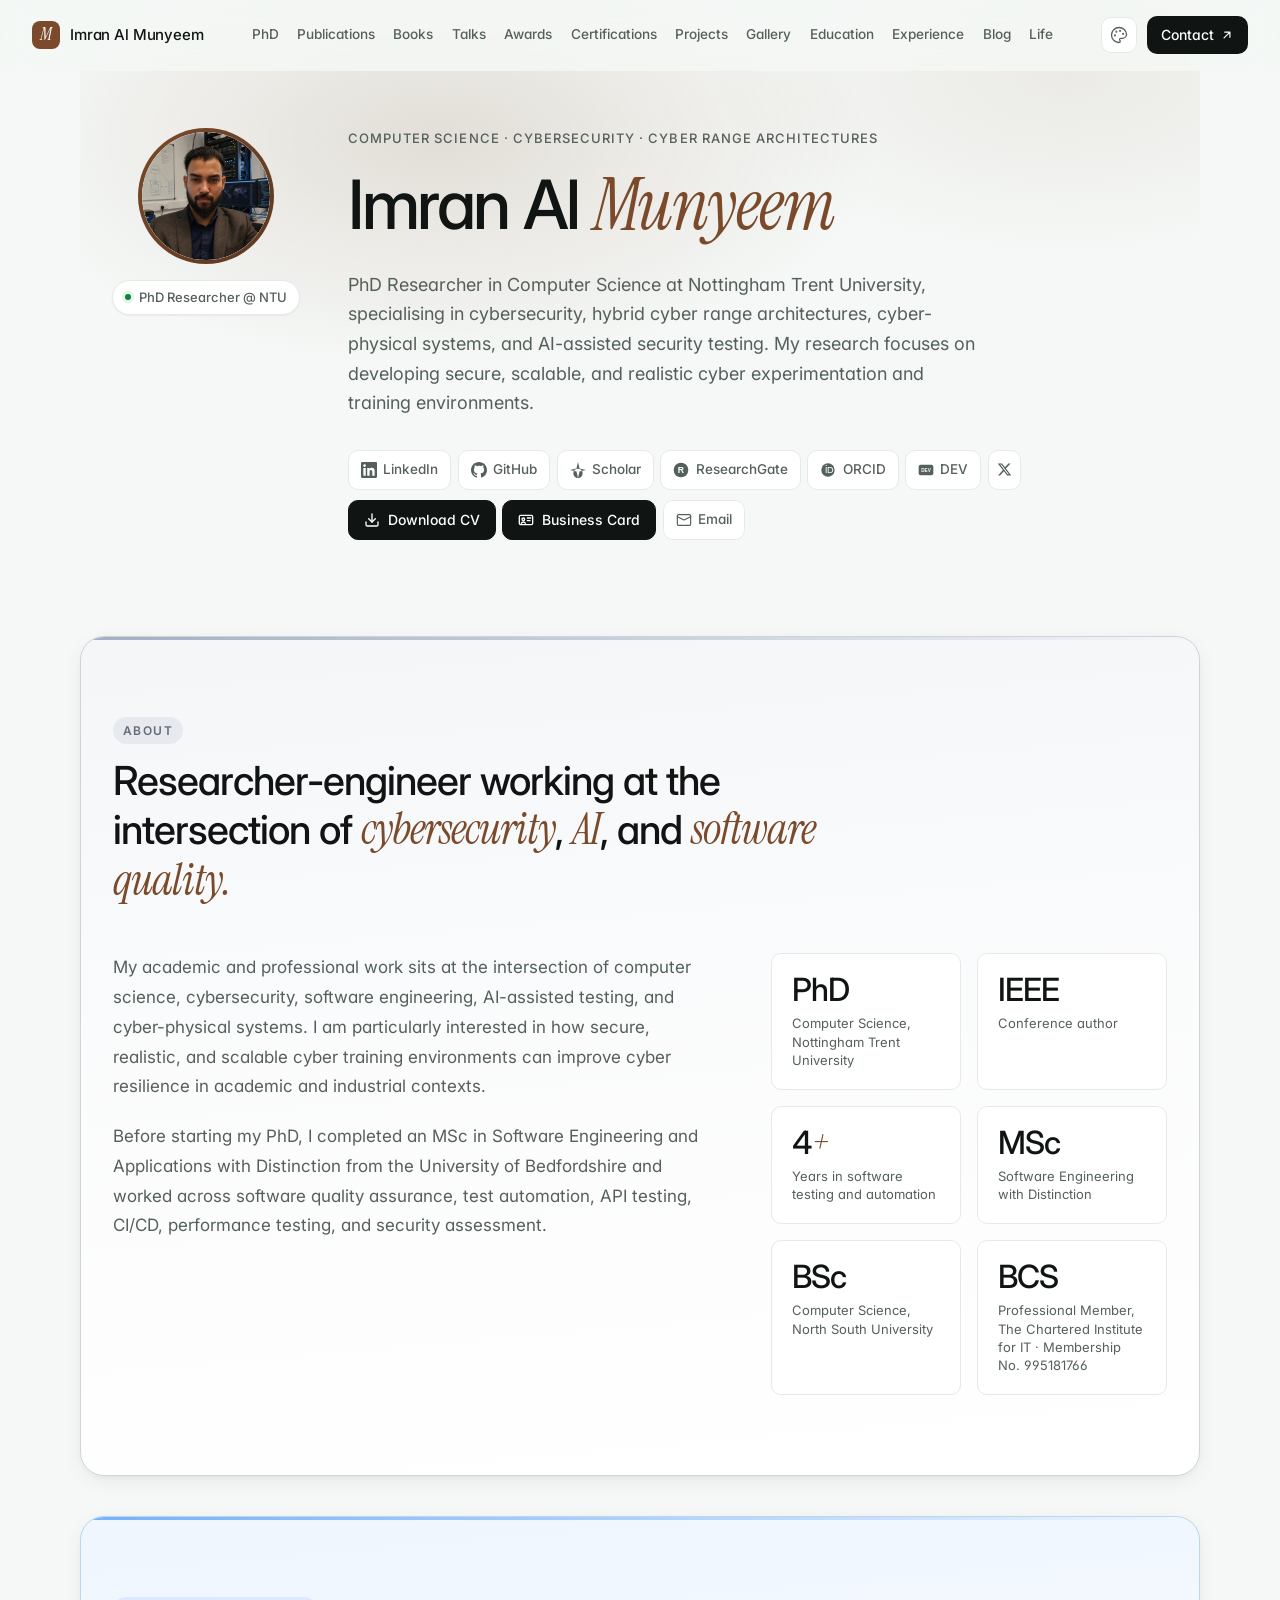
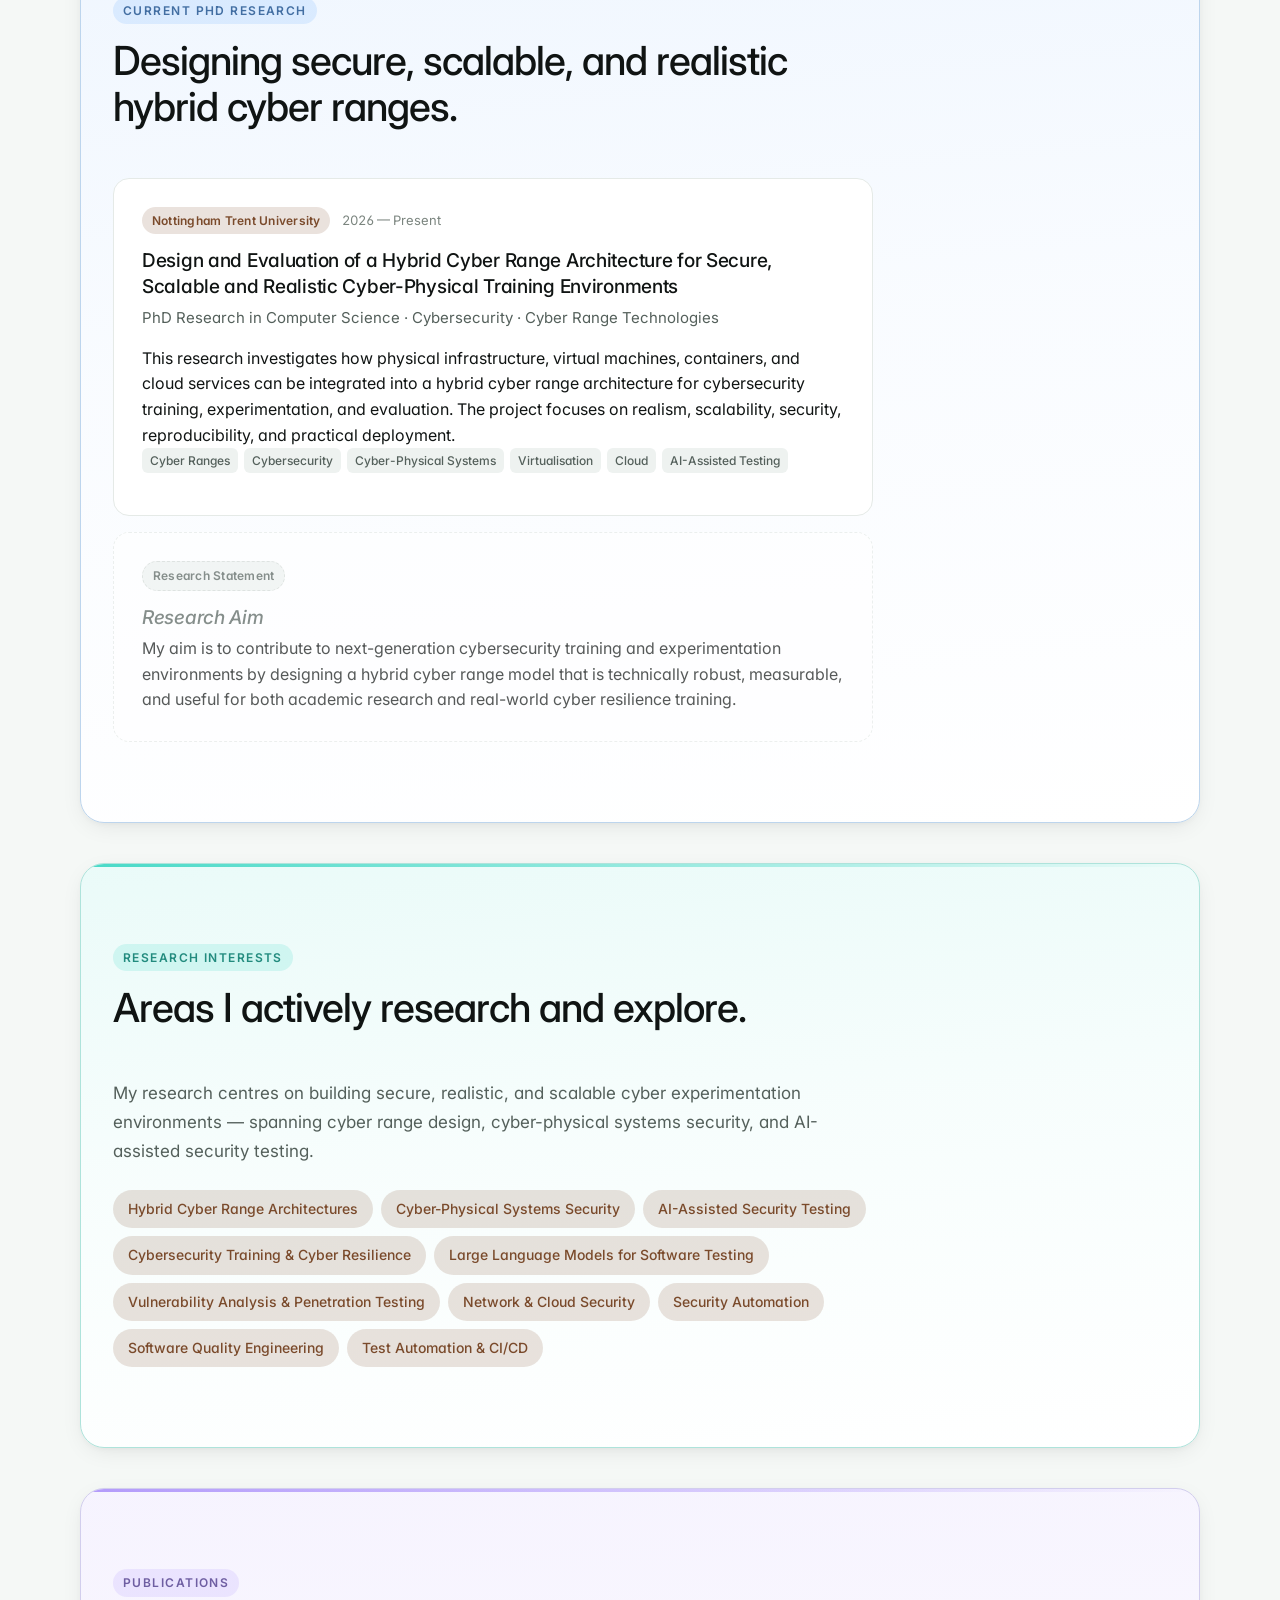
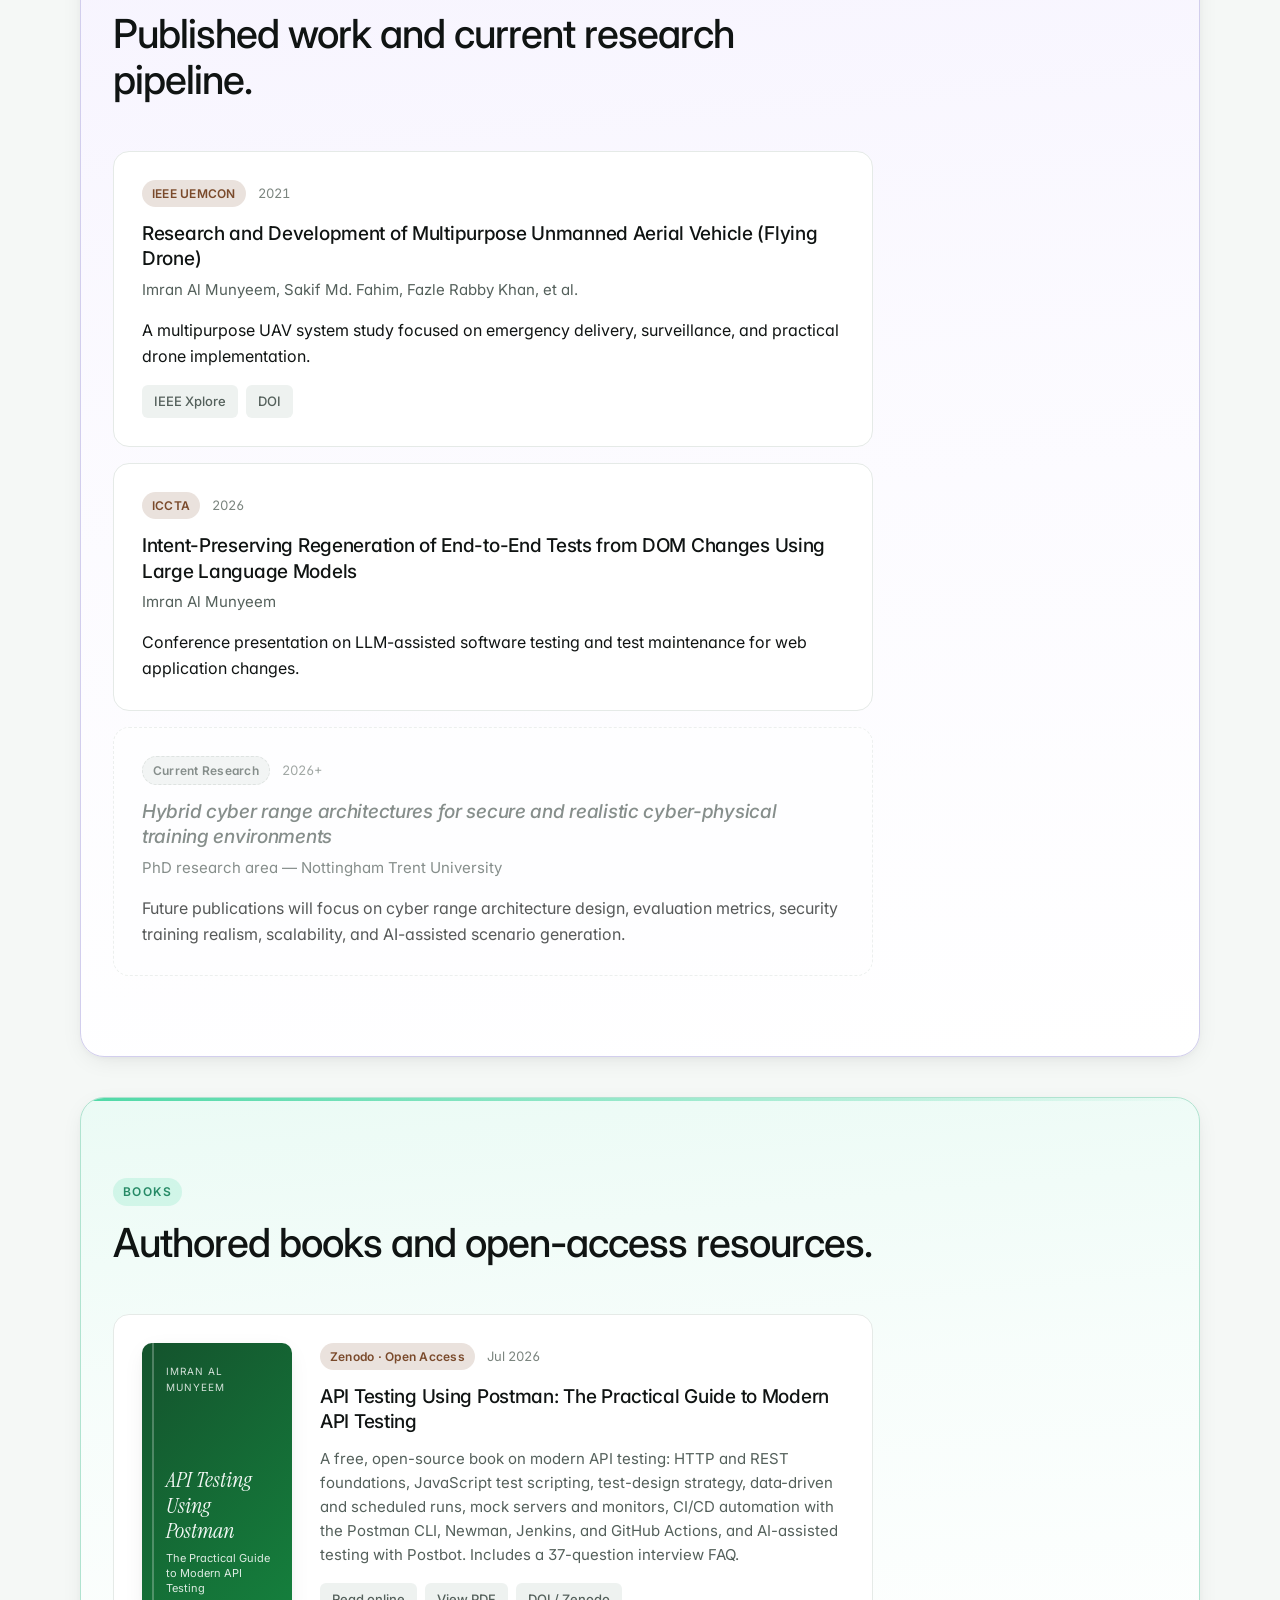
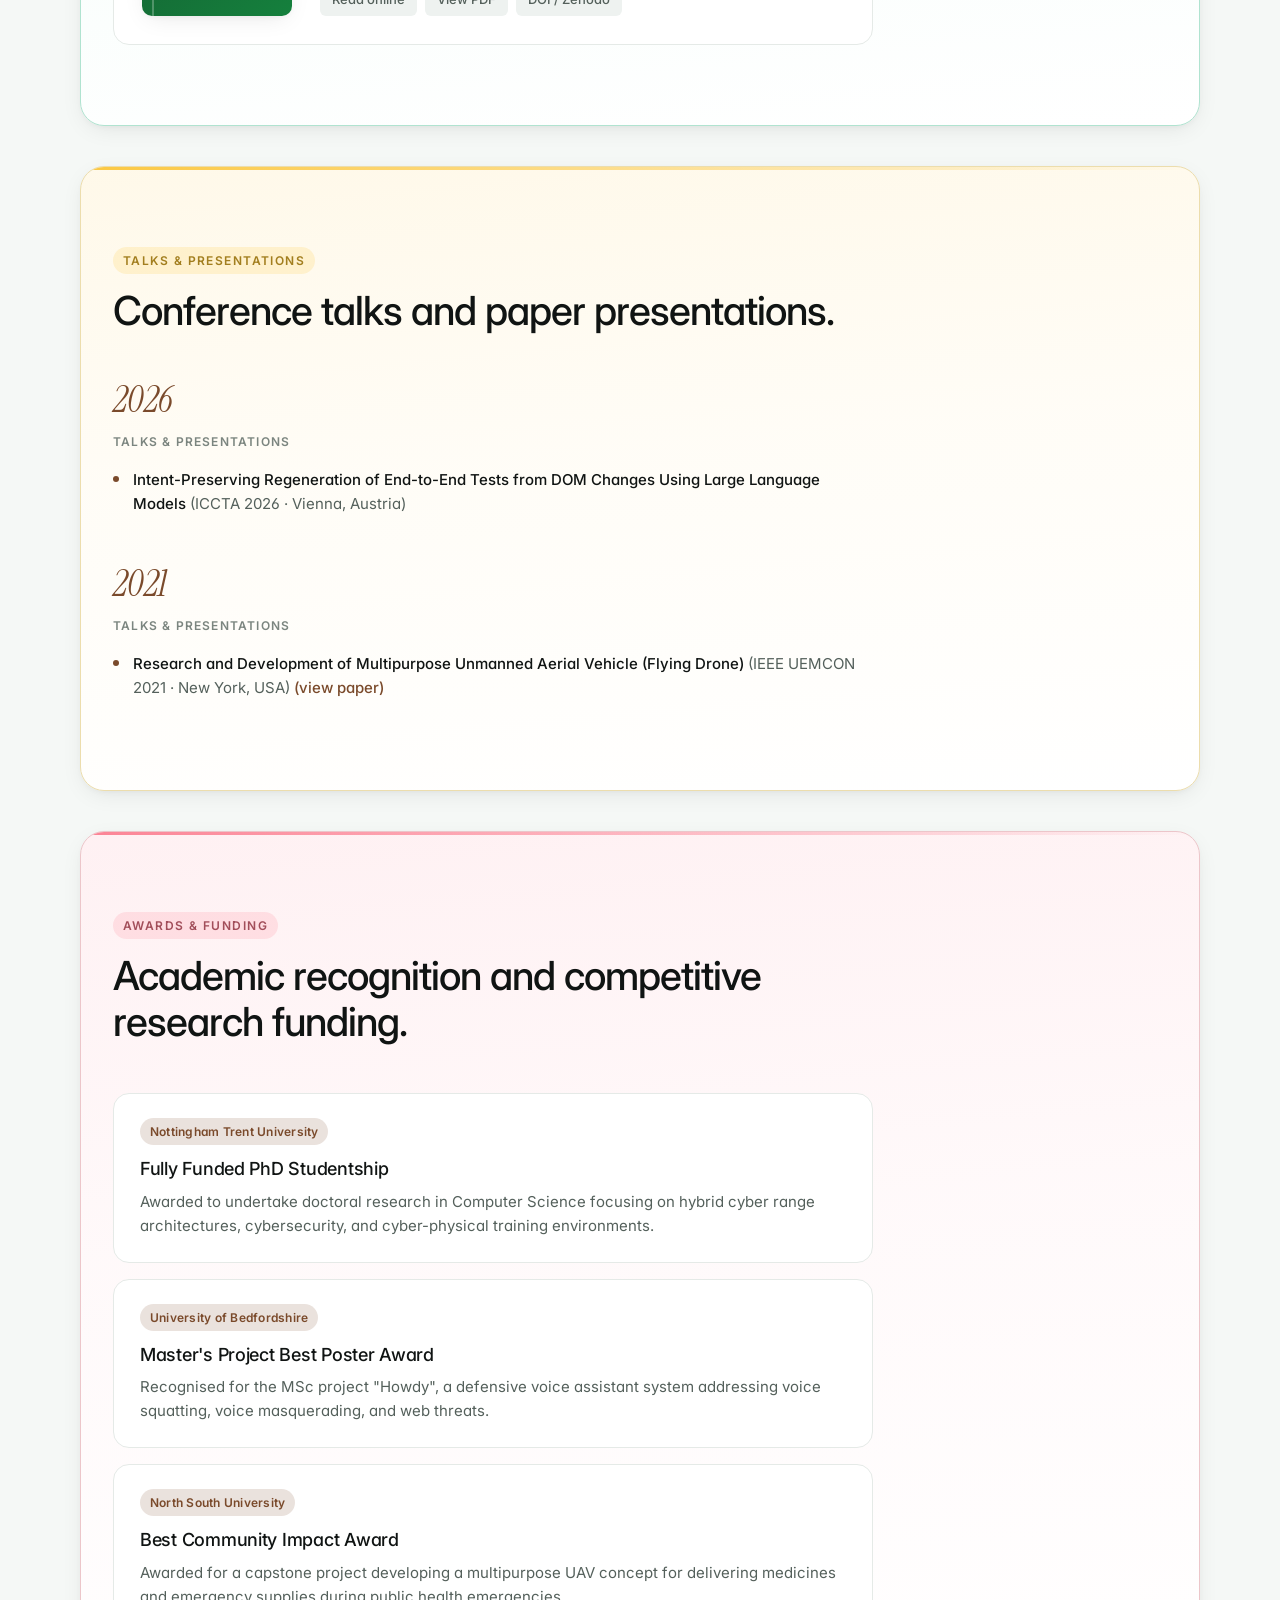
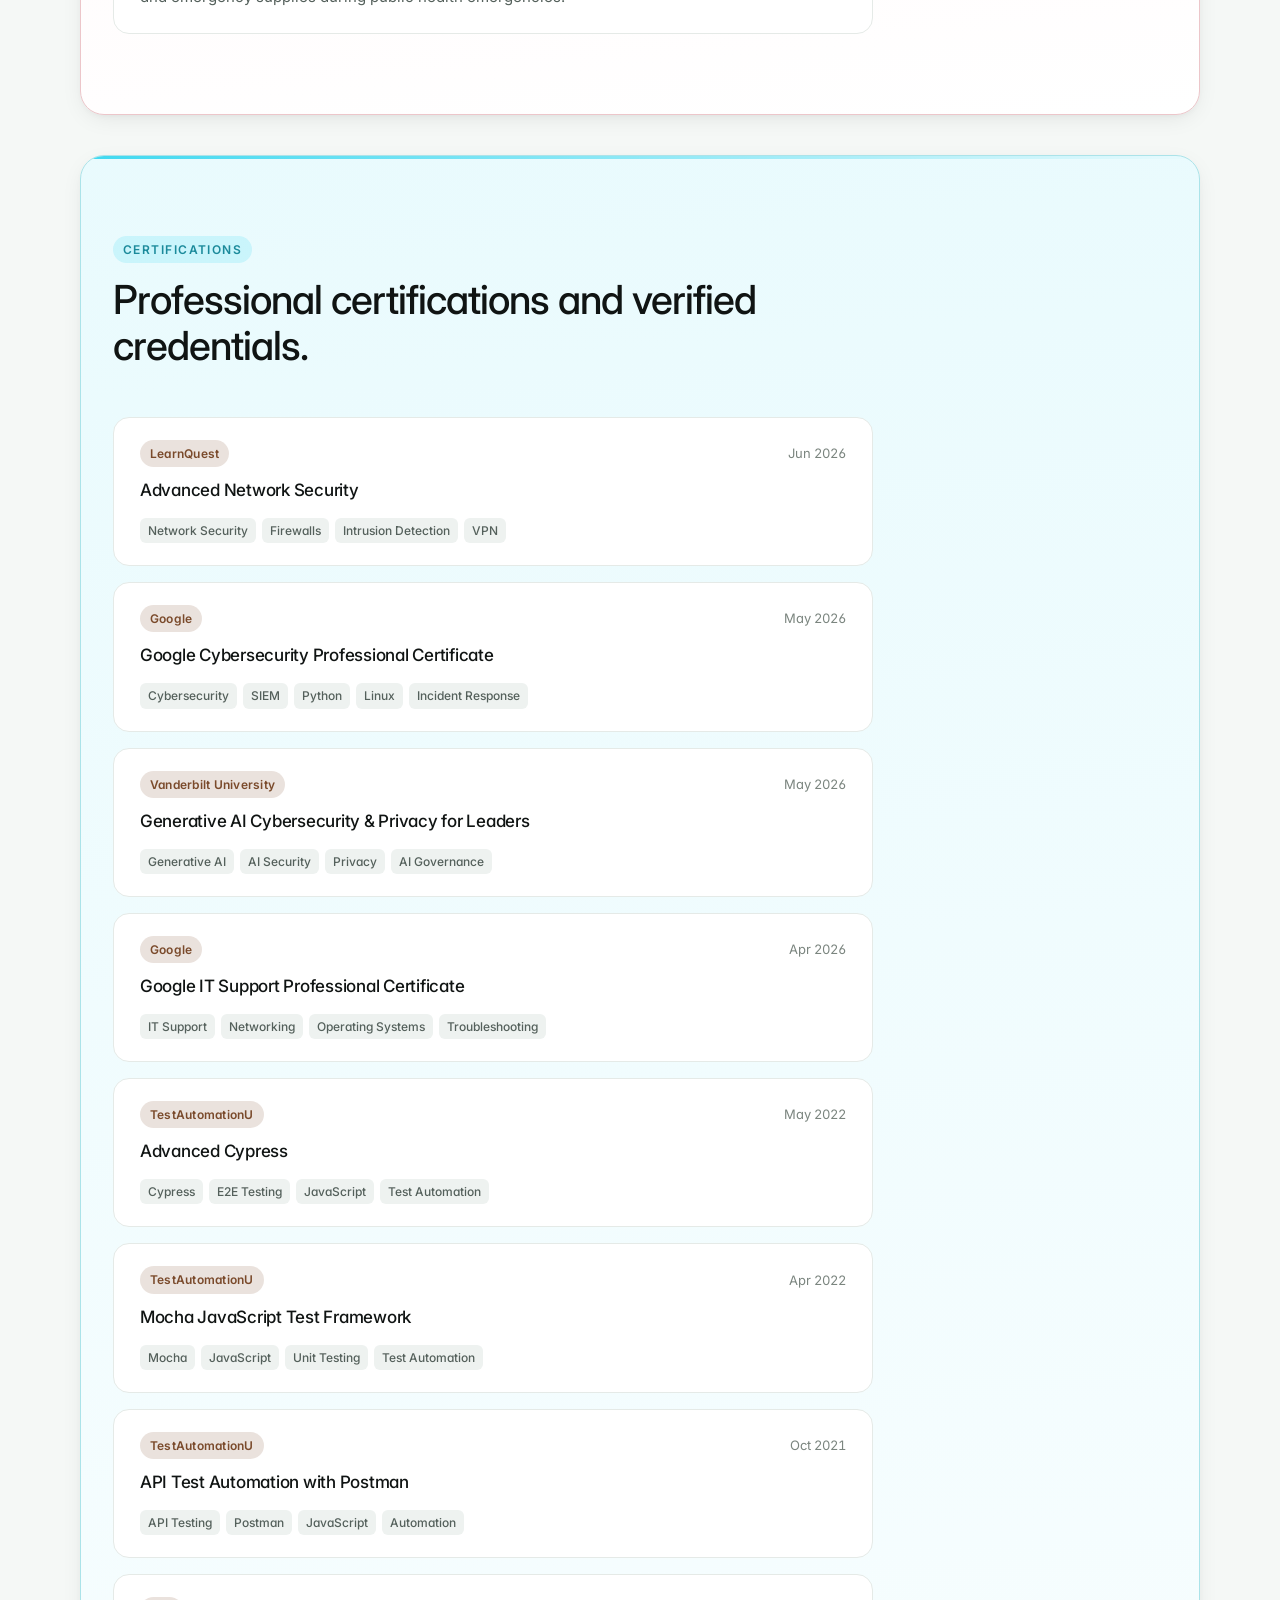
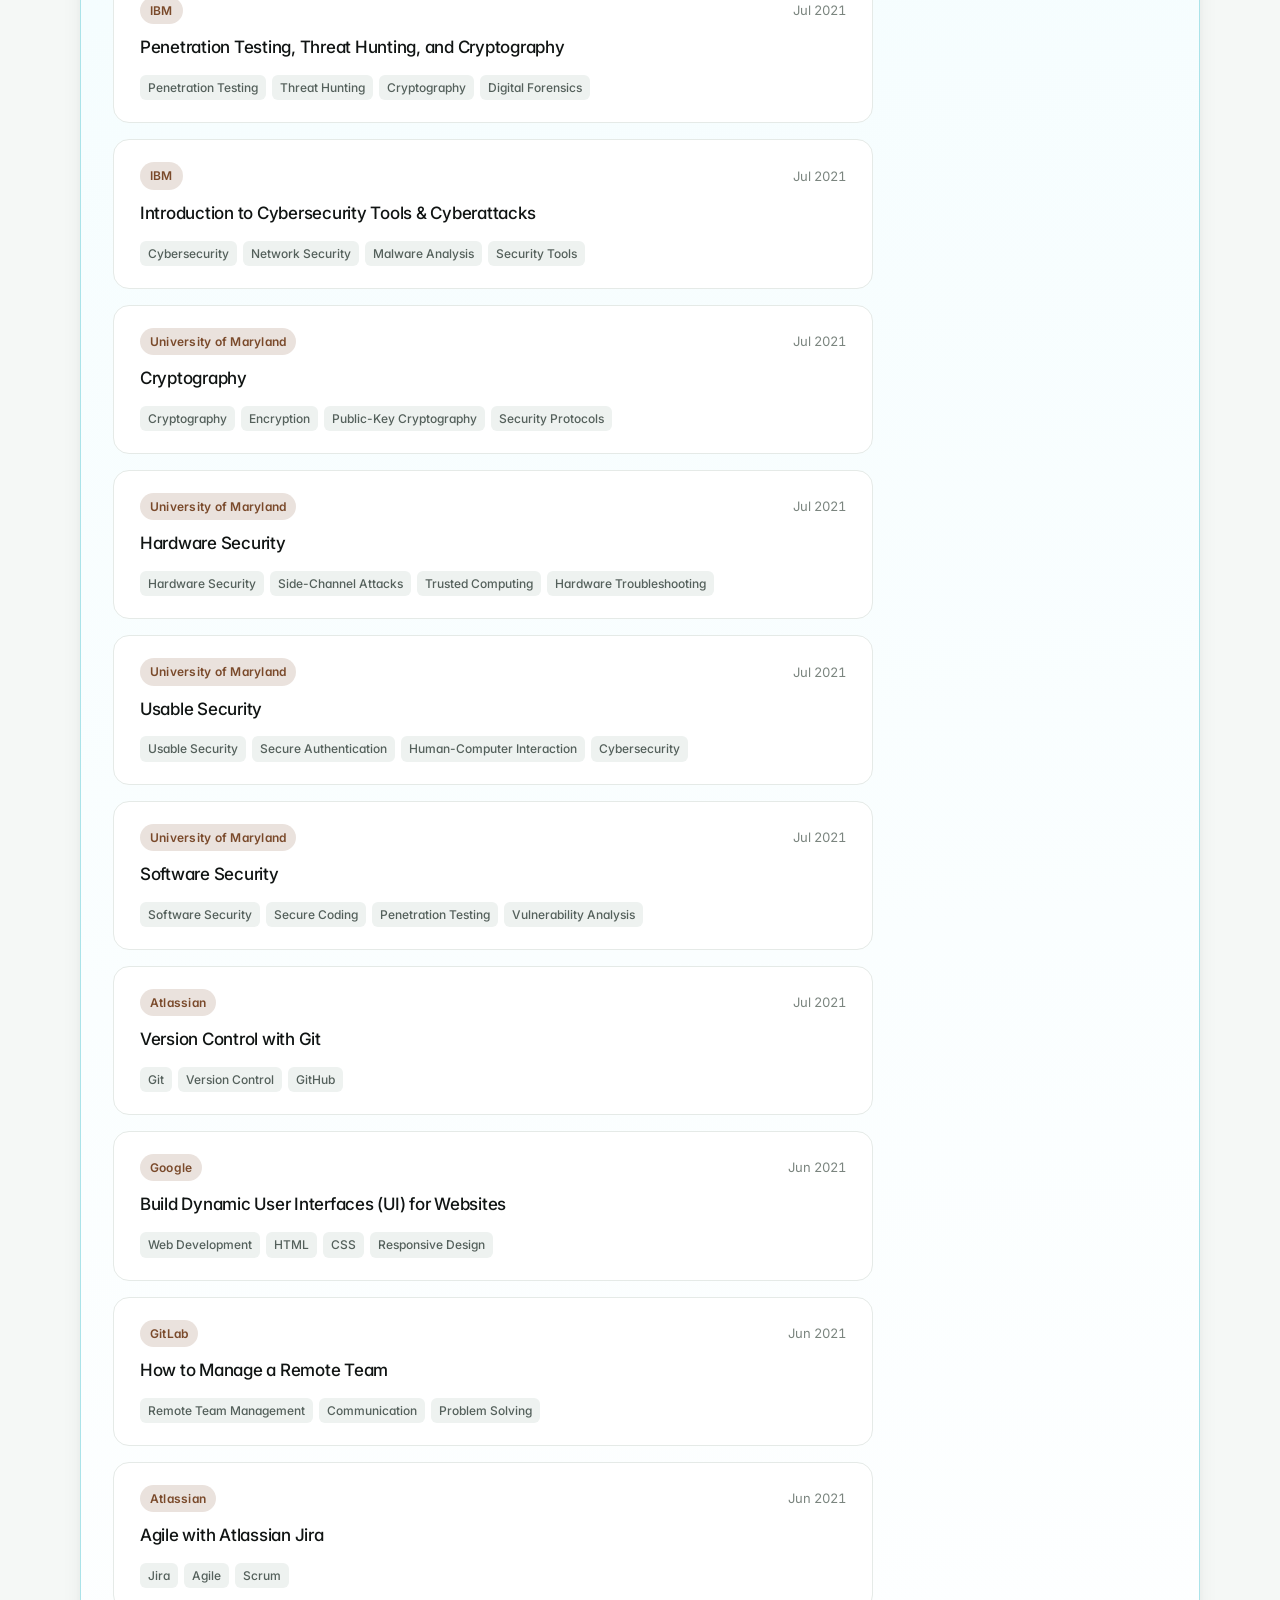
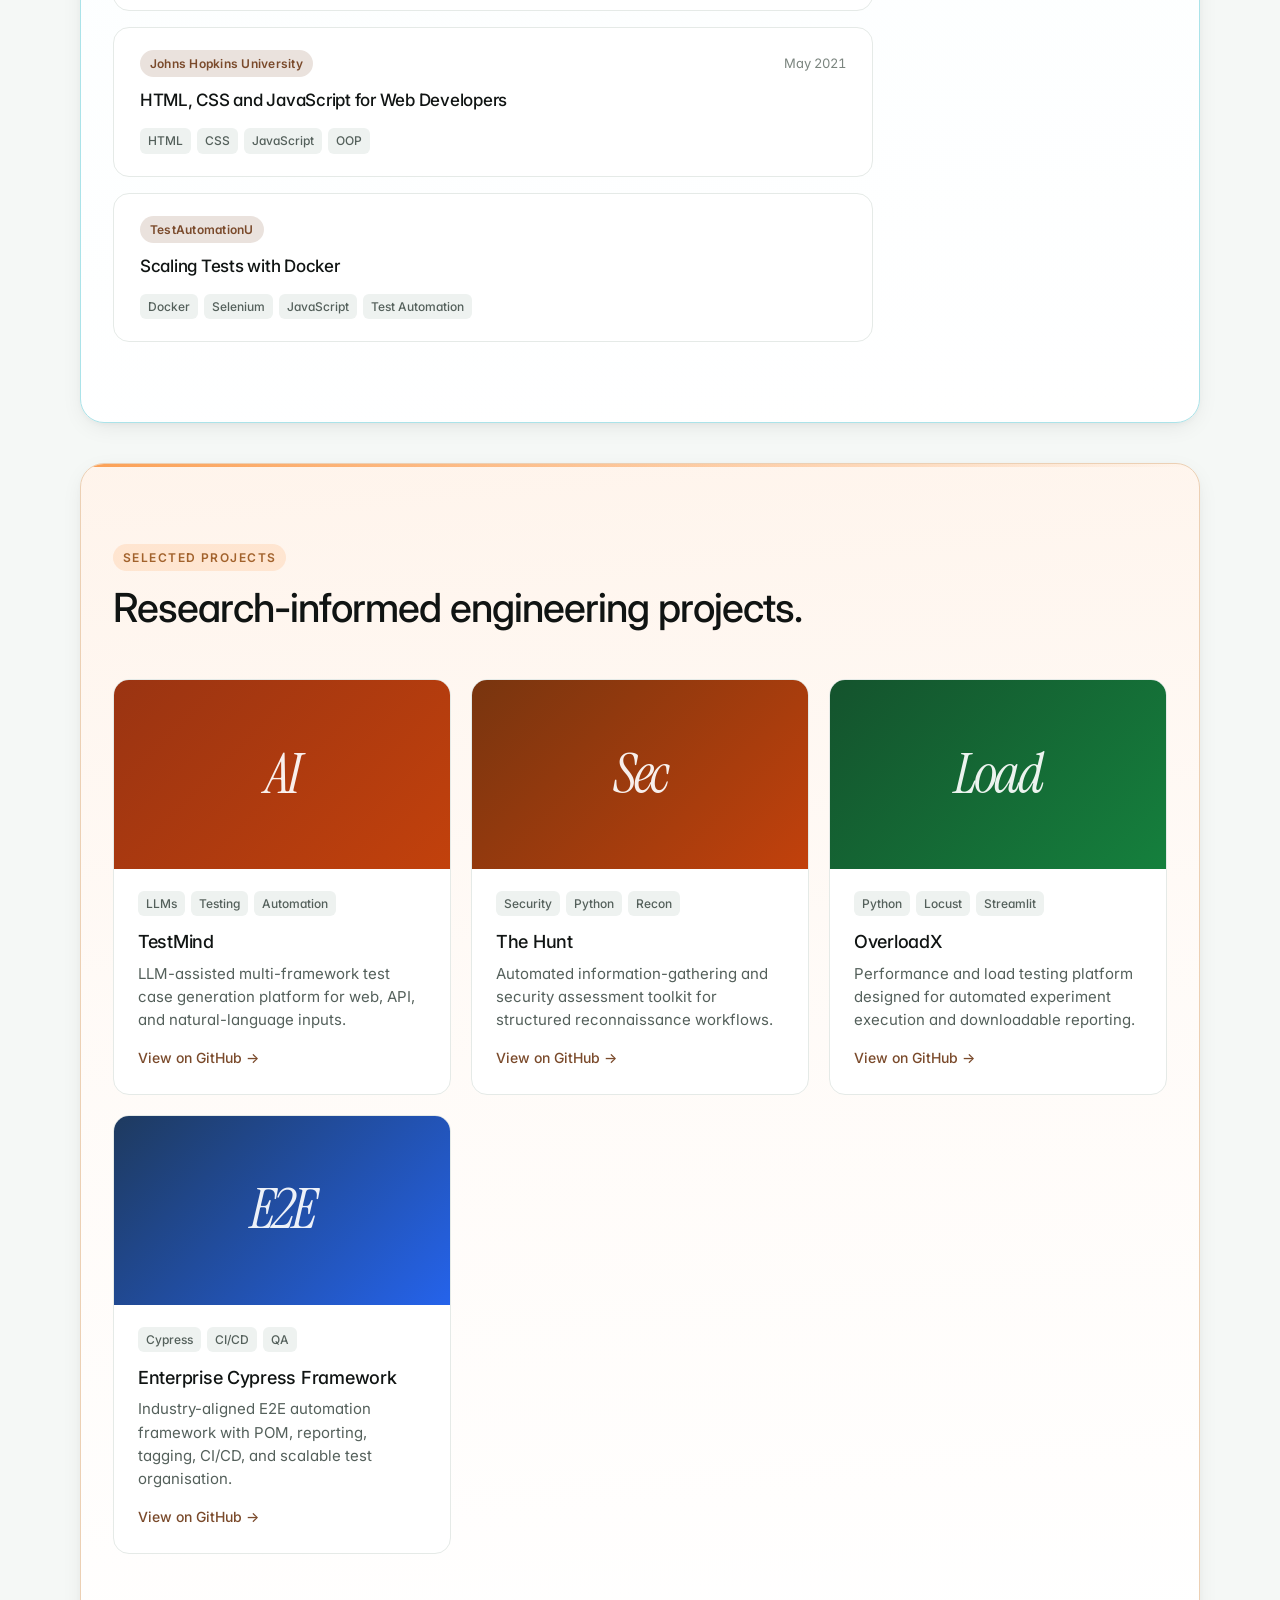
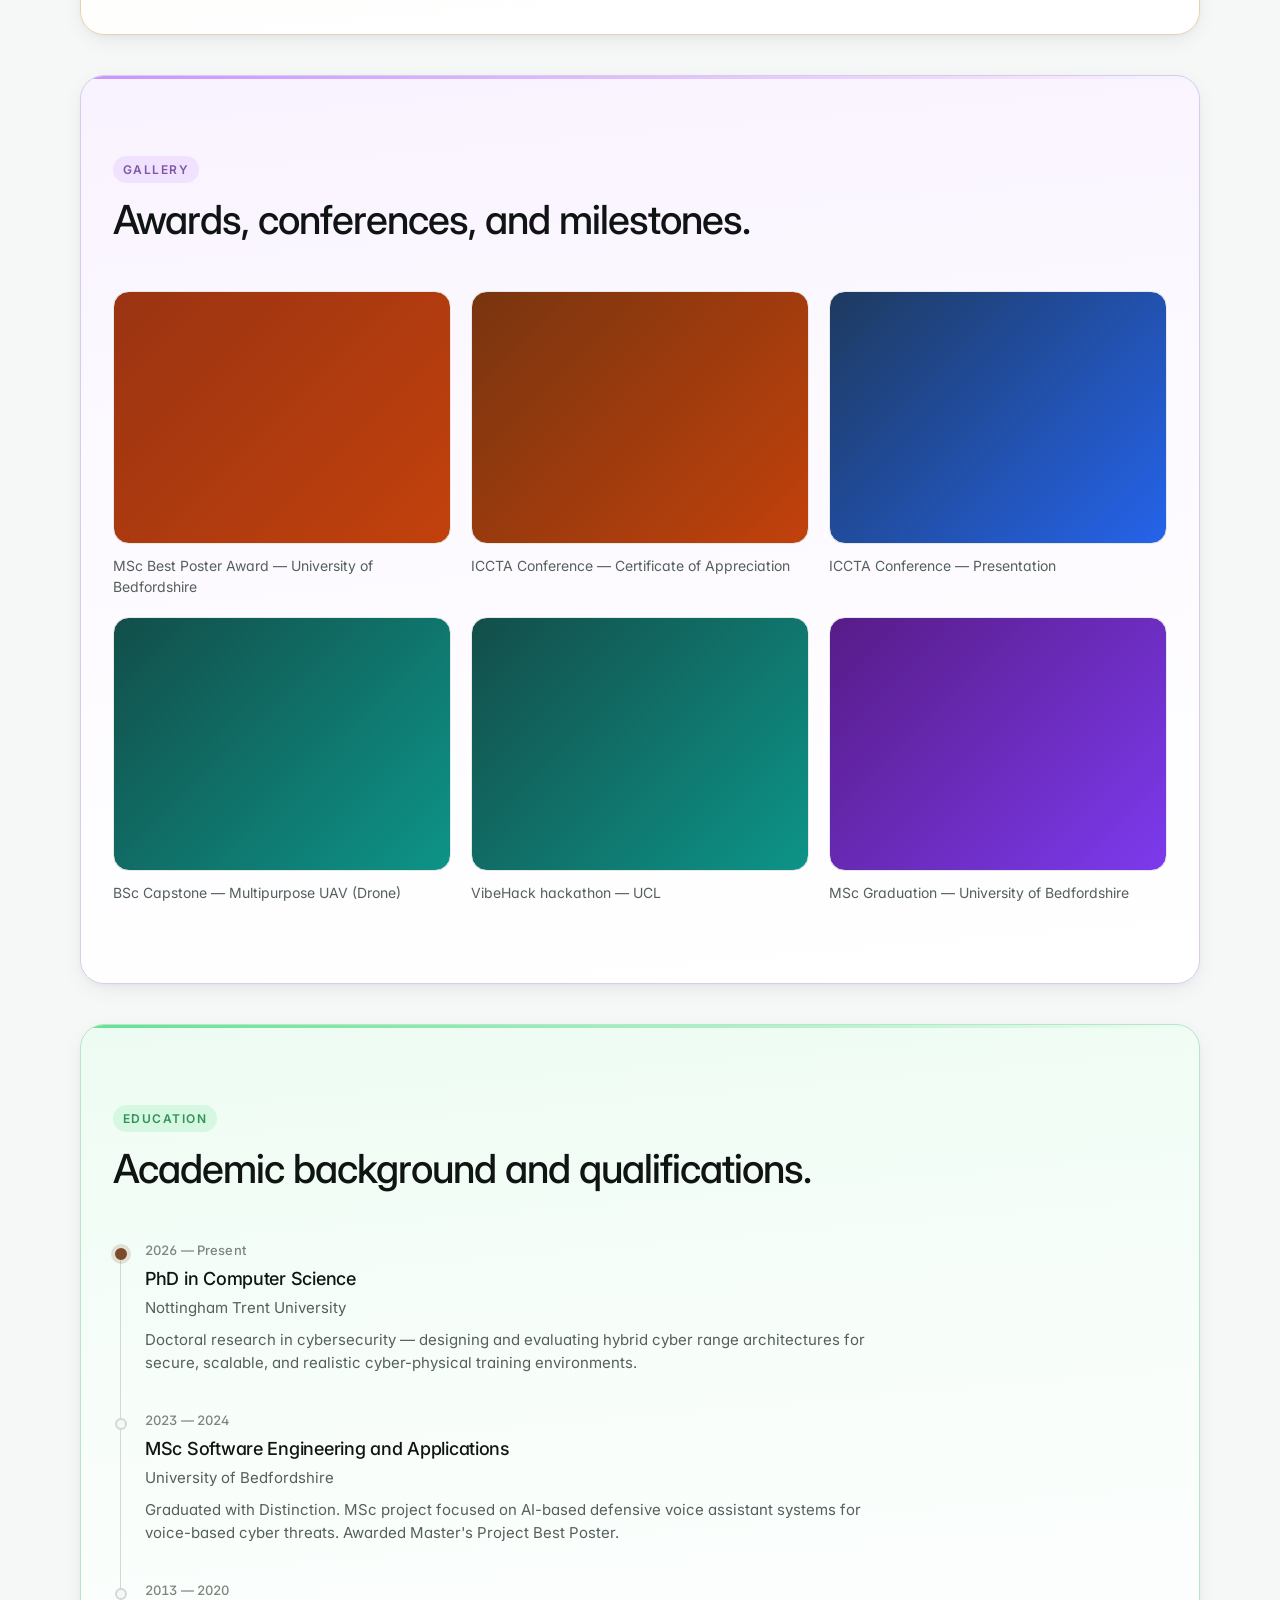
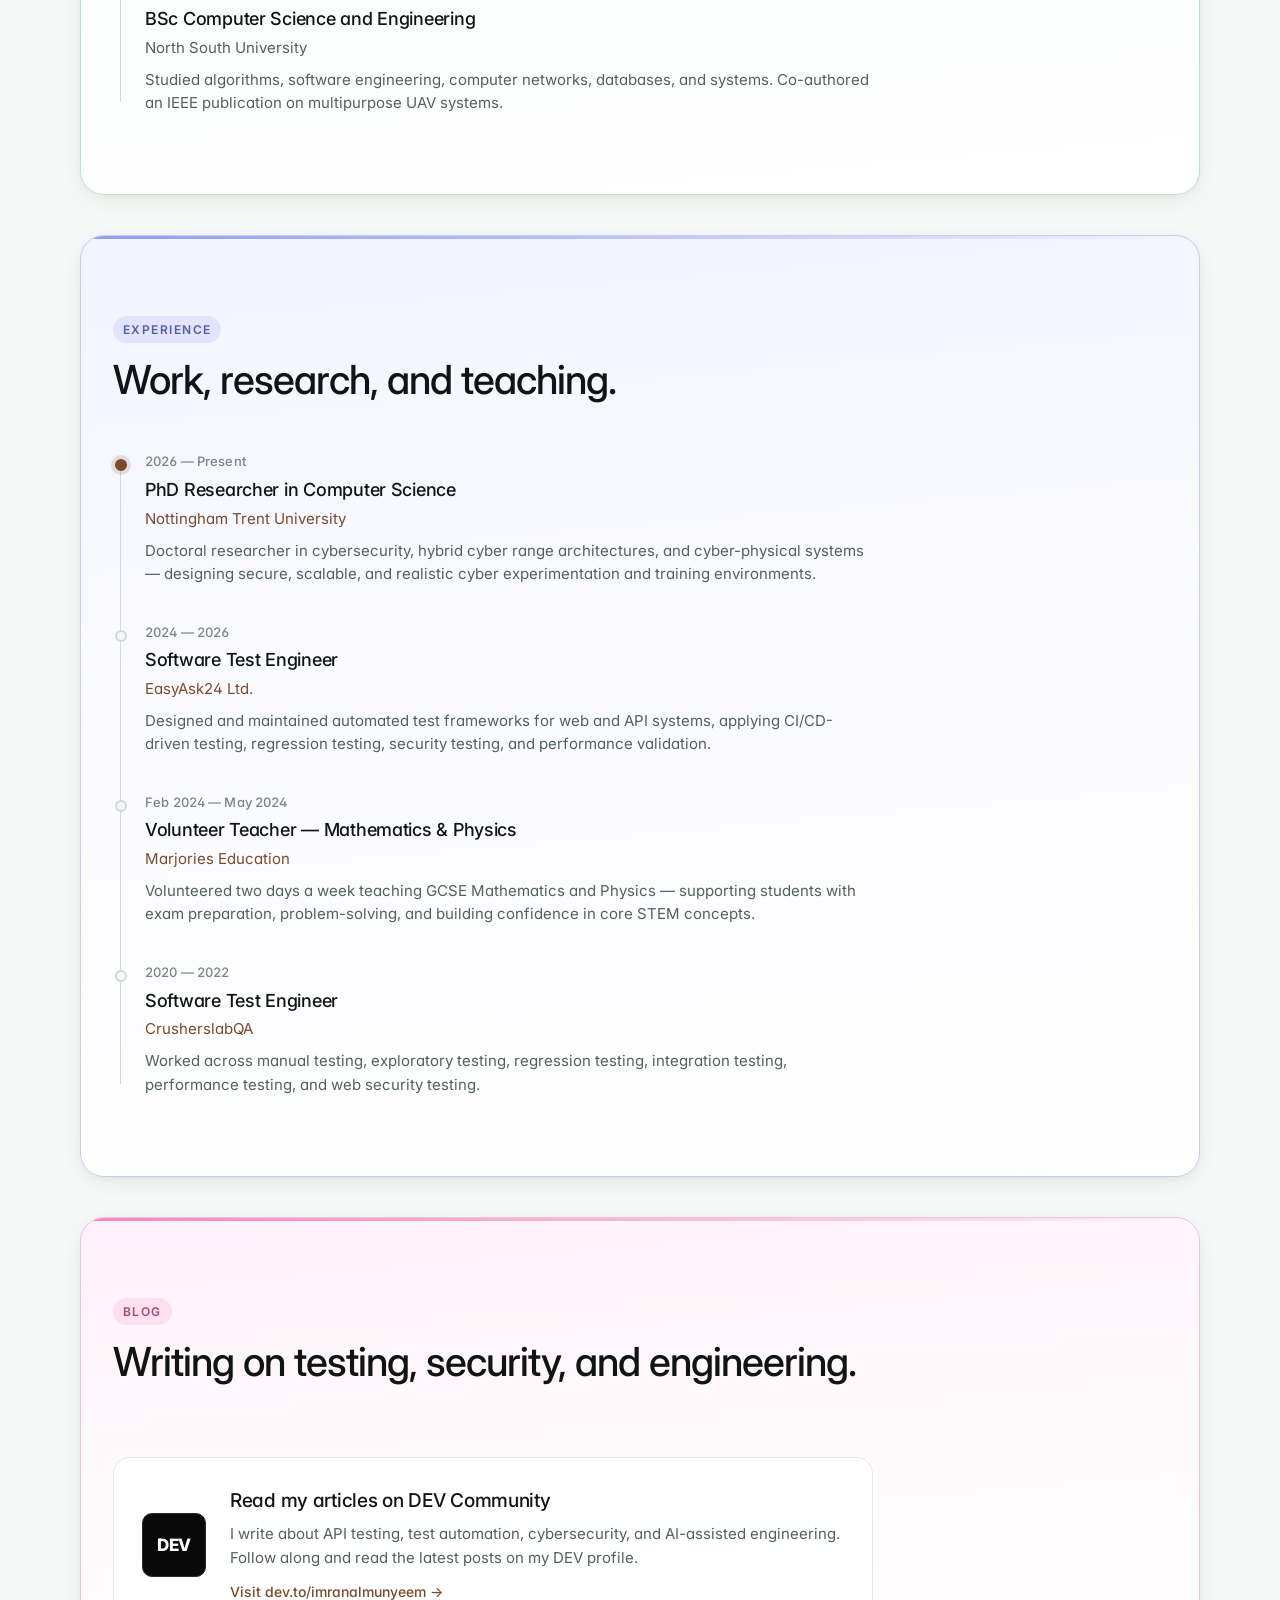
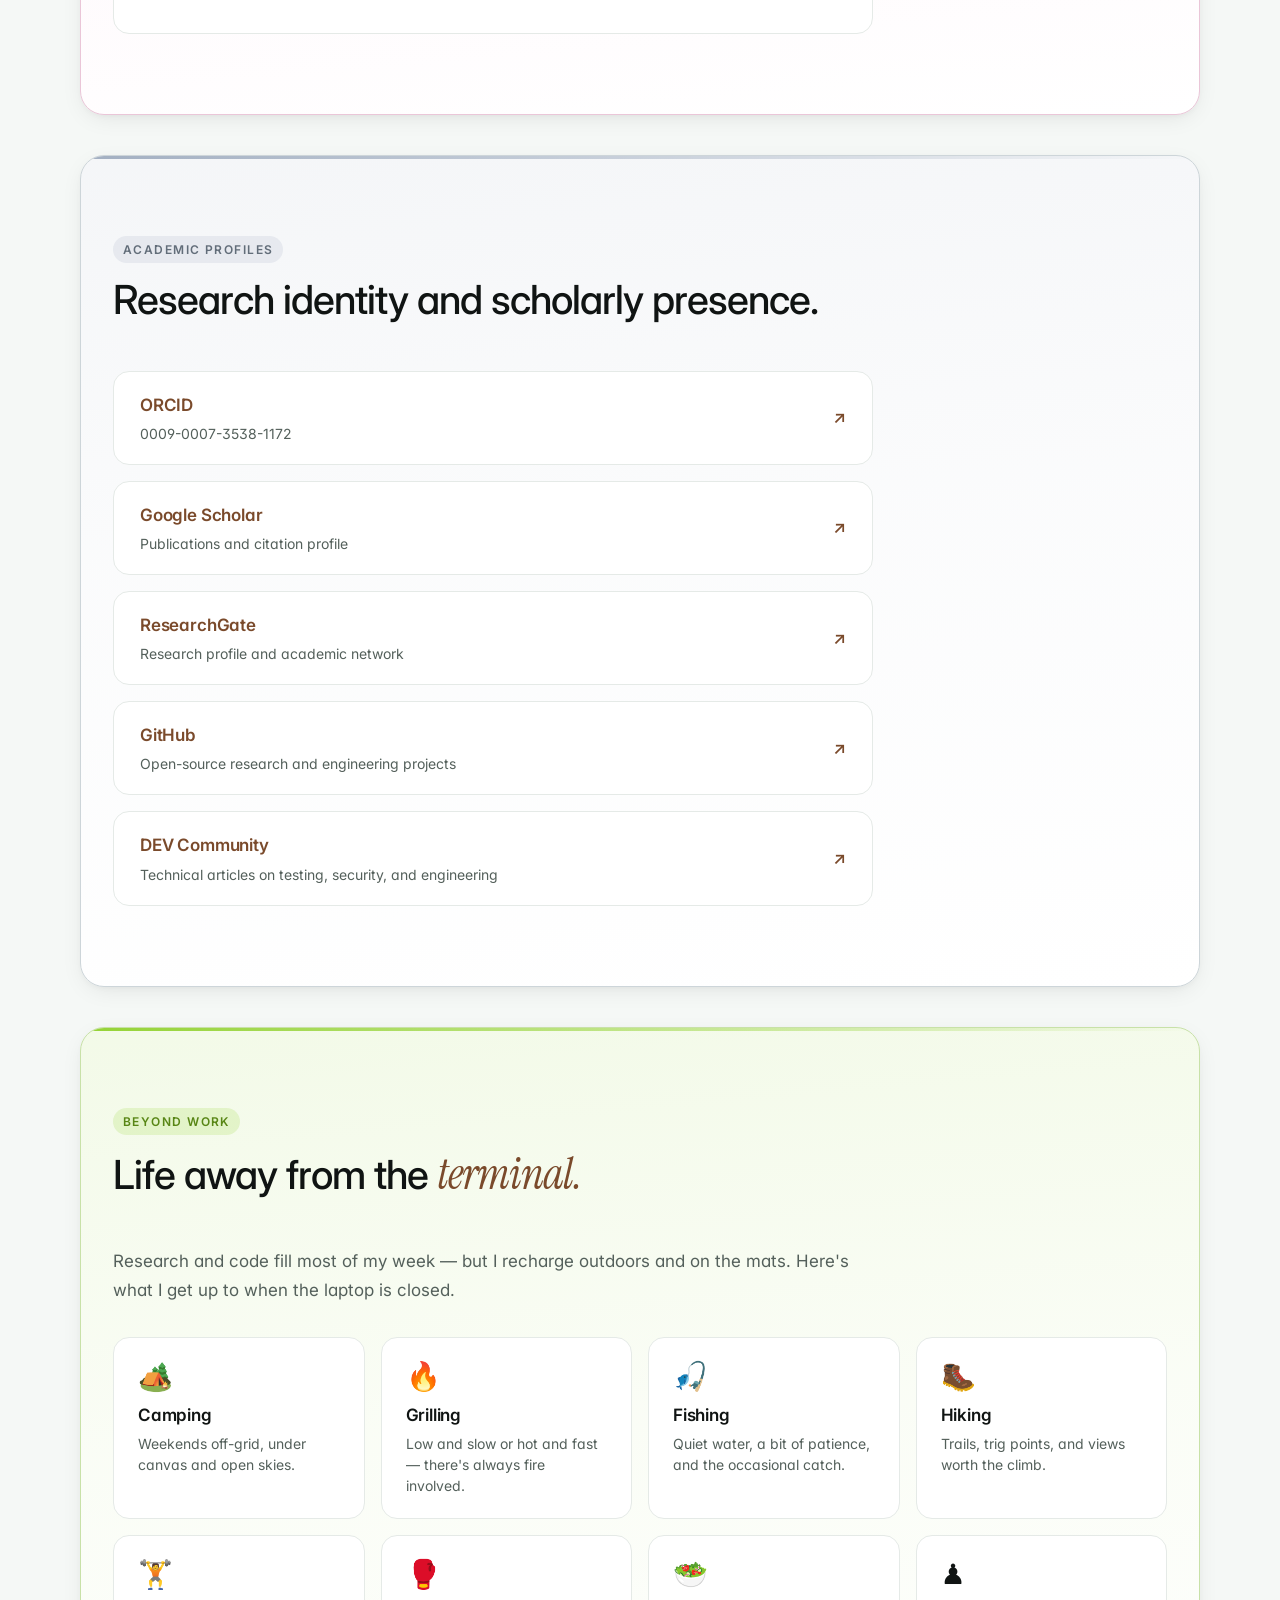
==== commit db3feb06: "Update index.html" ====
--- a/index.html
+++ b/index.html
@@ -892,17 +892,6 @@
             <p class="timeline-desc">Doctoral researcher in cybersecurity, hybrid cyber range architectures, and cyber-physical systems — designing secure, scalable, and realistic cyber experimentation and training environments.</p>
           </div>
         </li>
-      <ol class="timeline">
-        <li class="timeline-item current">
-          <div class="timeline-marker"></div>
-          <div class="timeline-content">
-            <p class="timeline-when">2024 — Present</p>
-            <h3 class="timeline-role">Freelance Software Engineer</h3>
-            <h3 class="timeline-role">Freelance Software Engineer at Upwork</h3>  <p class="timeline-org"><a href="https://www.upwork.com/freelancers/~01f394e8c433823753" target="_blank" rel="noopener">Freelance Software Engineer at Upwork</a></p>
-  
-            <p class="timeline-desc">Managed multiple freelance projects, effectively prioritised tasks, and consistently met tight deadlines
-while delivering high-quality results with 100% success rate.</p>
-          </div>
         </li>
         <li class="timeline-item">
           <div class="timeline-marker"></div>
